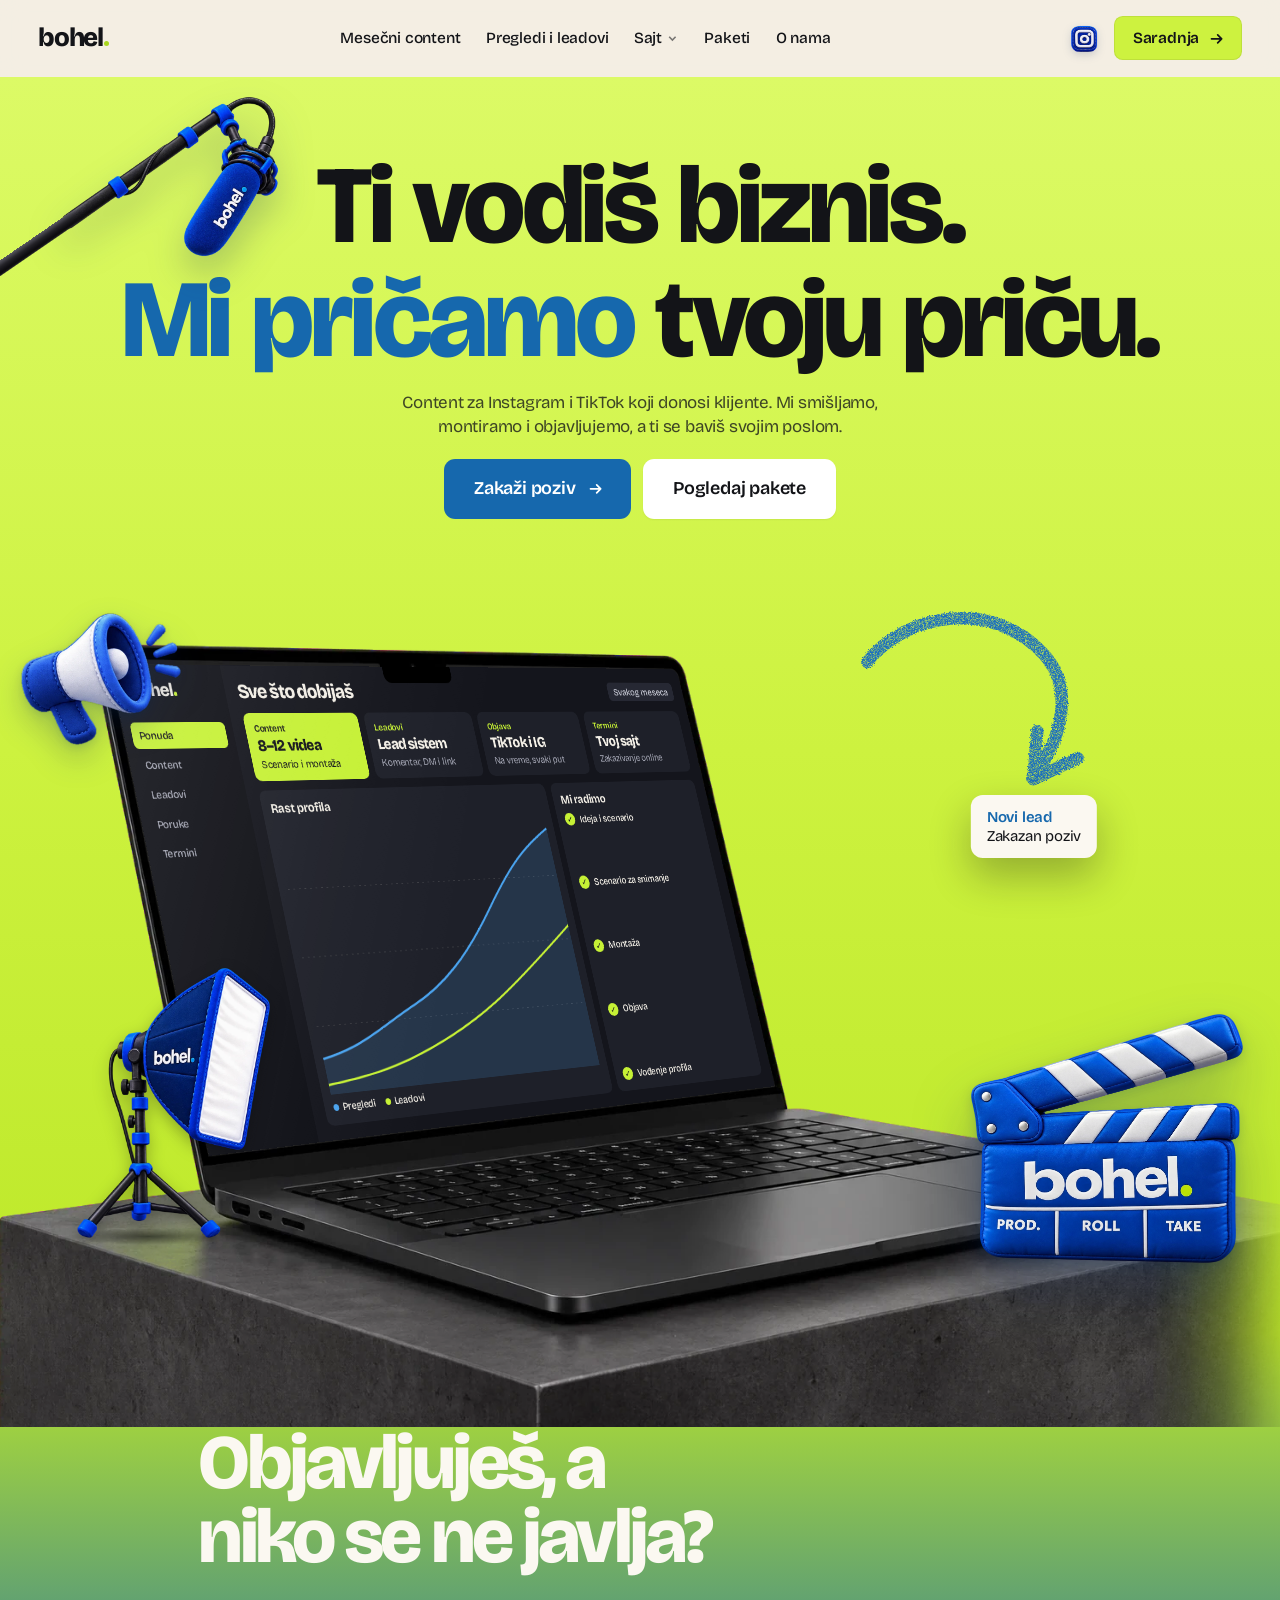
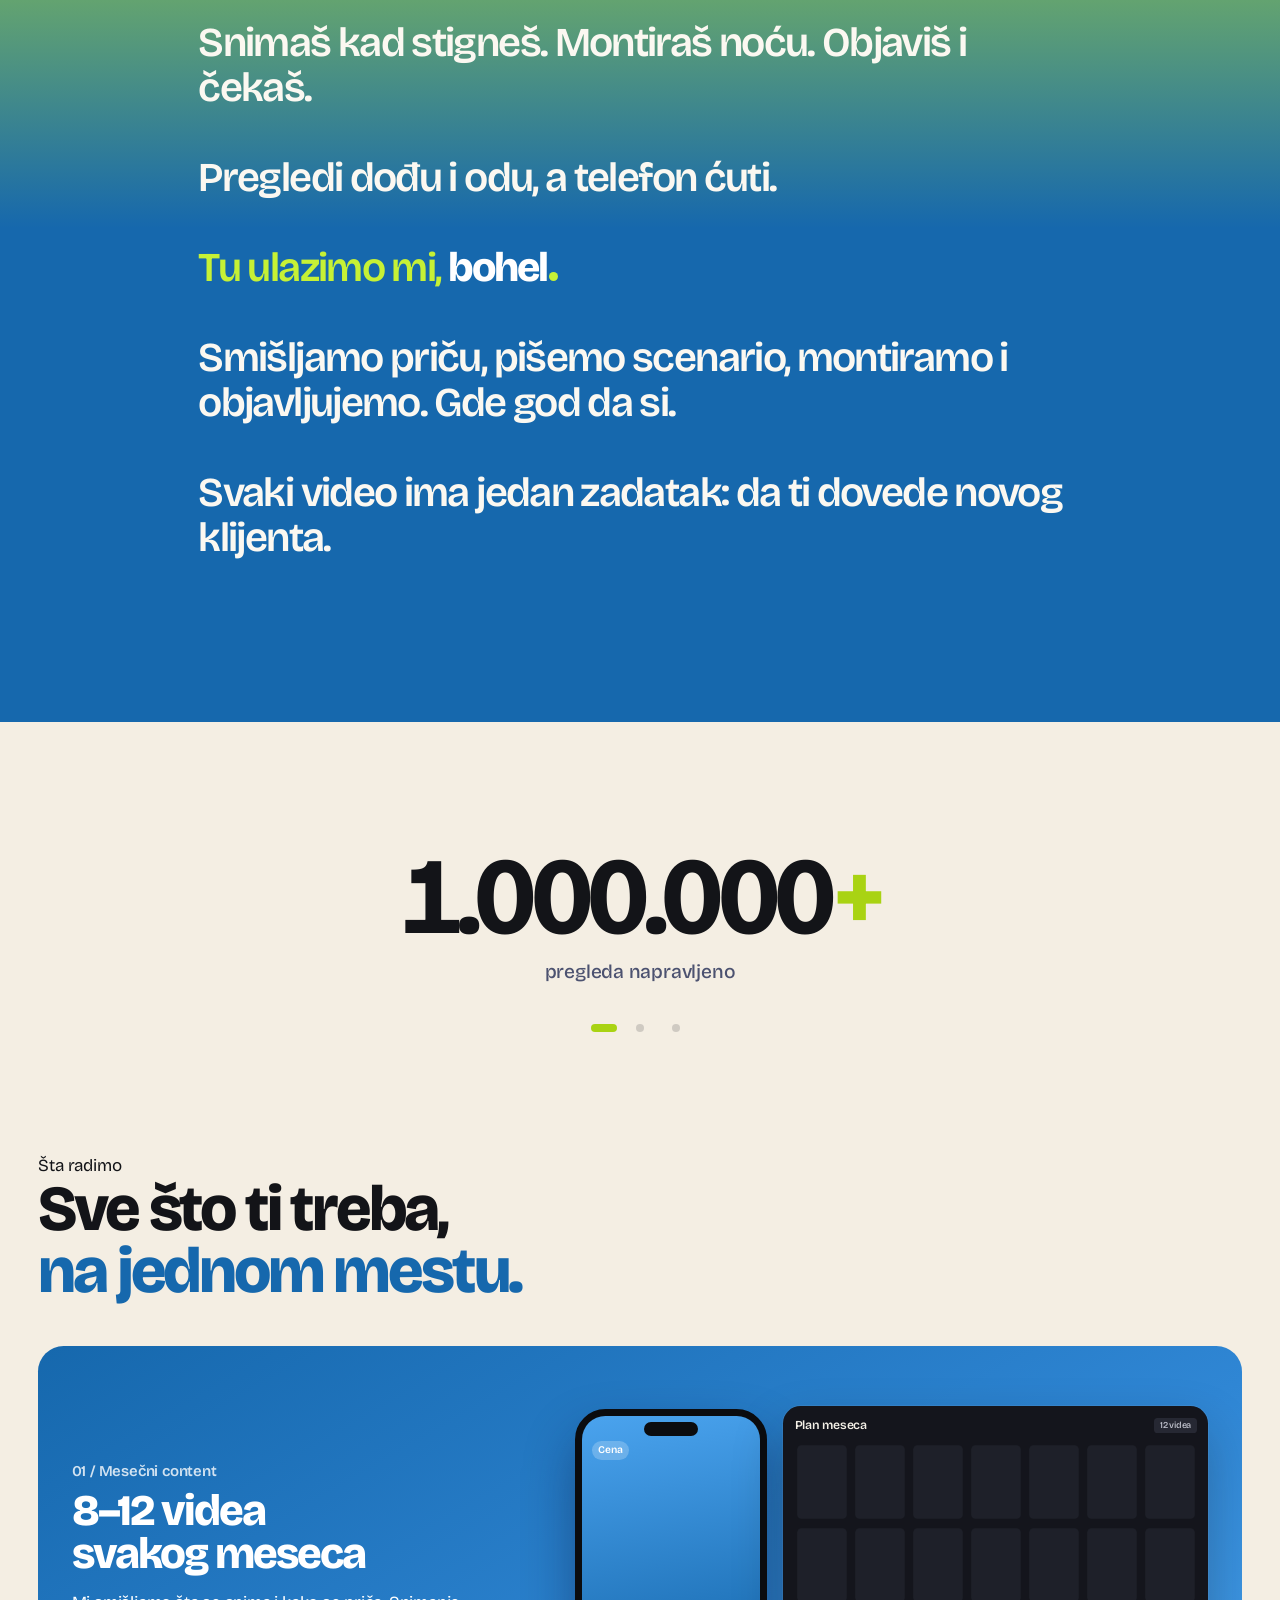
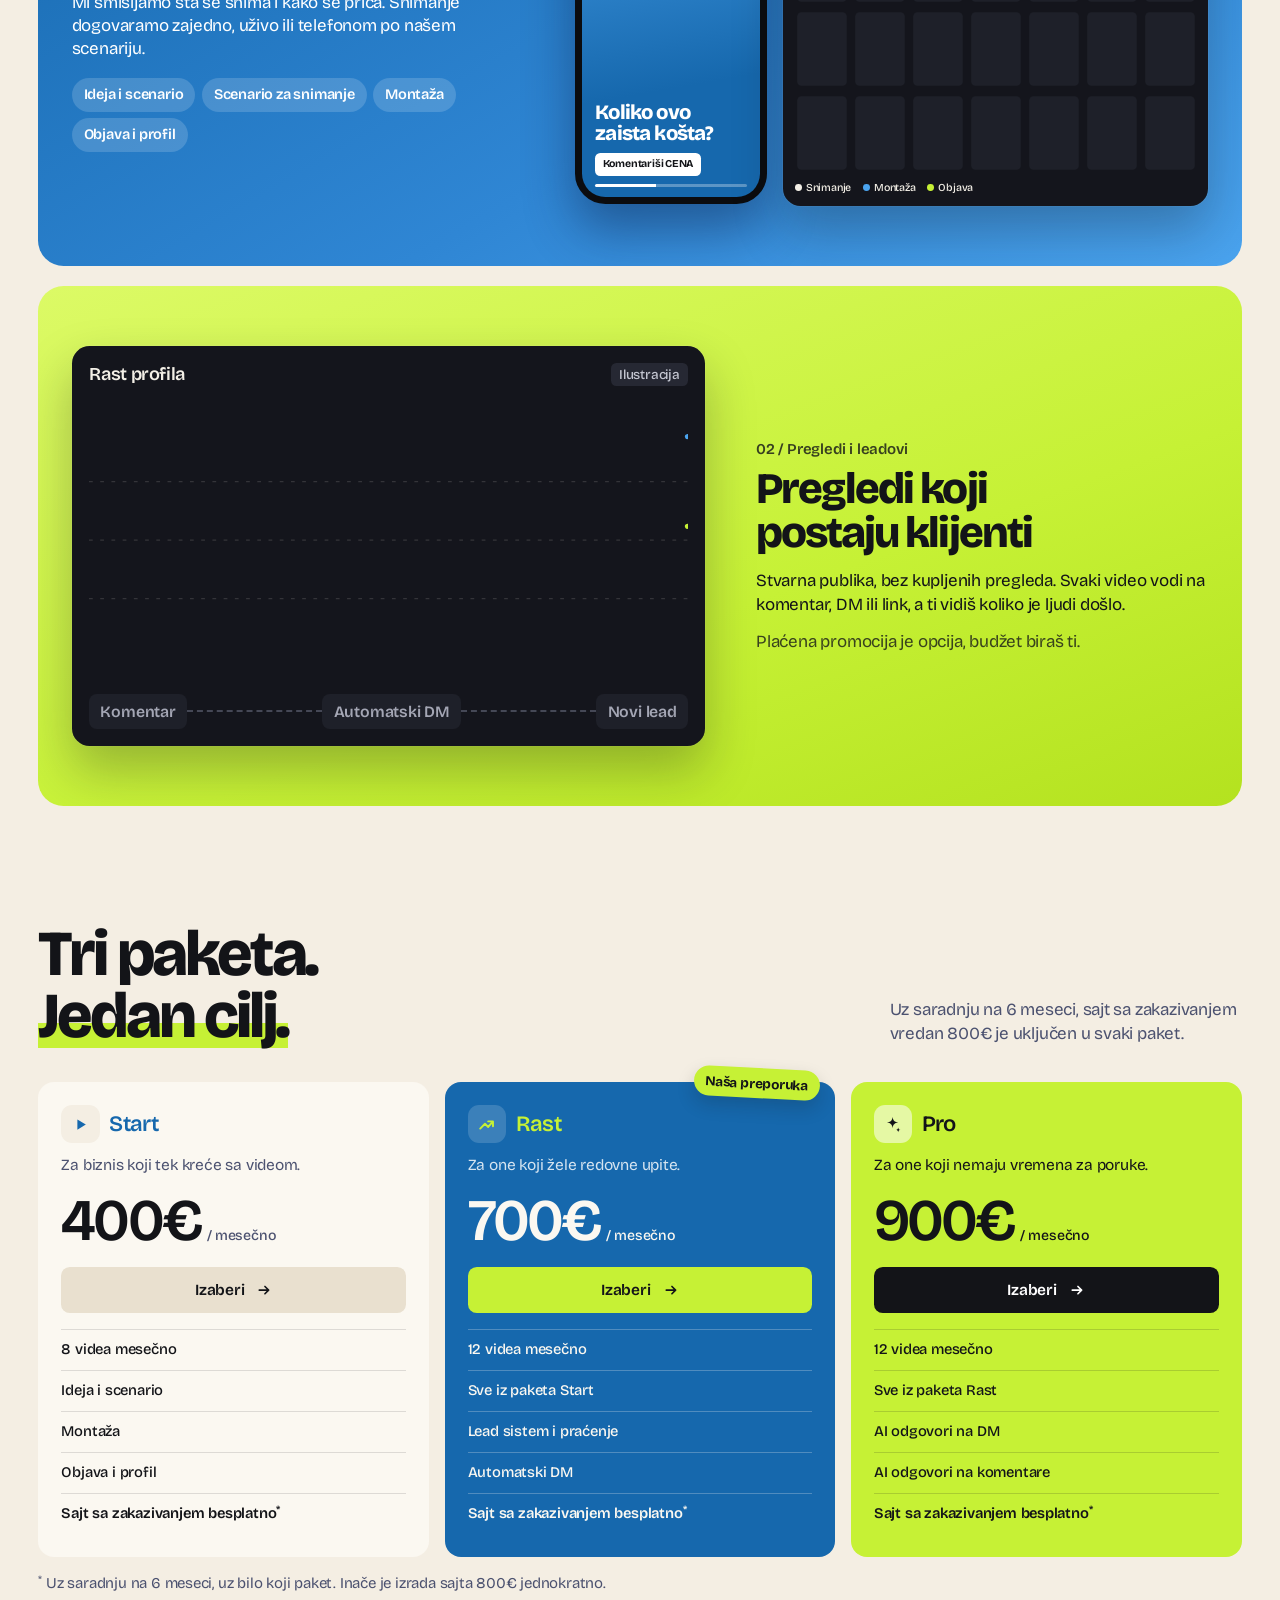
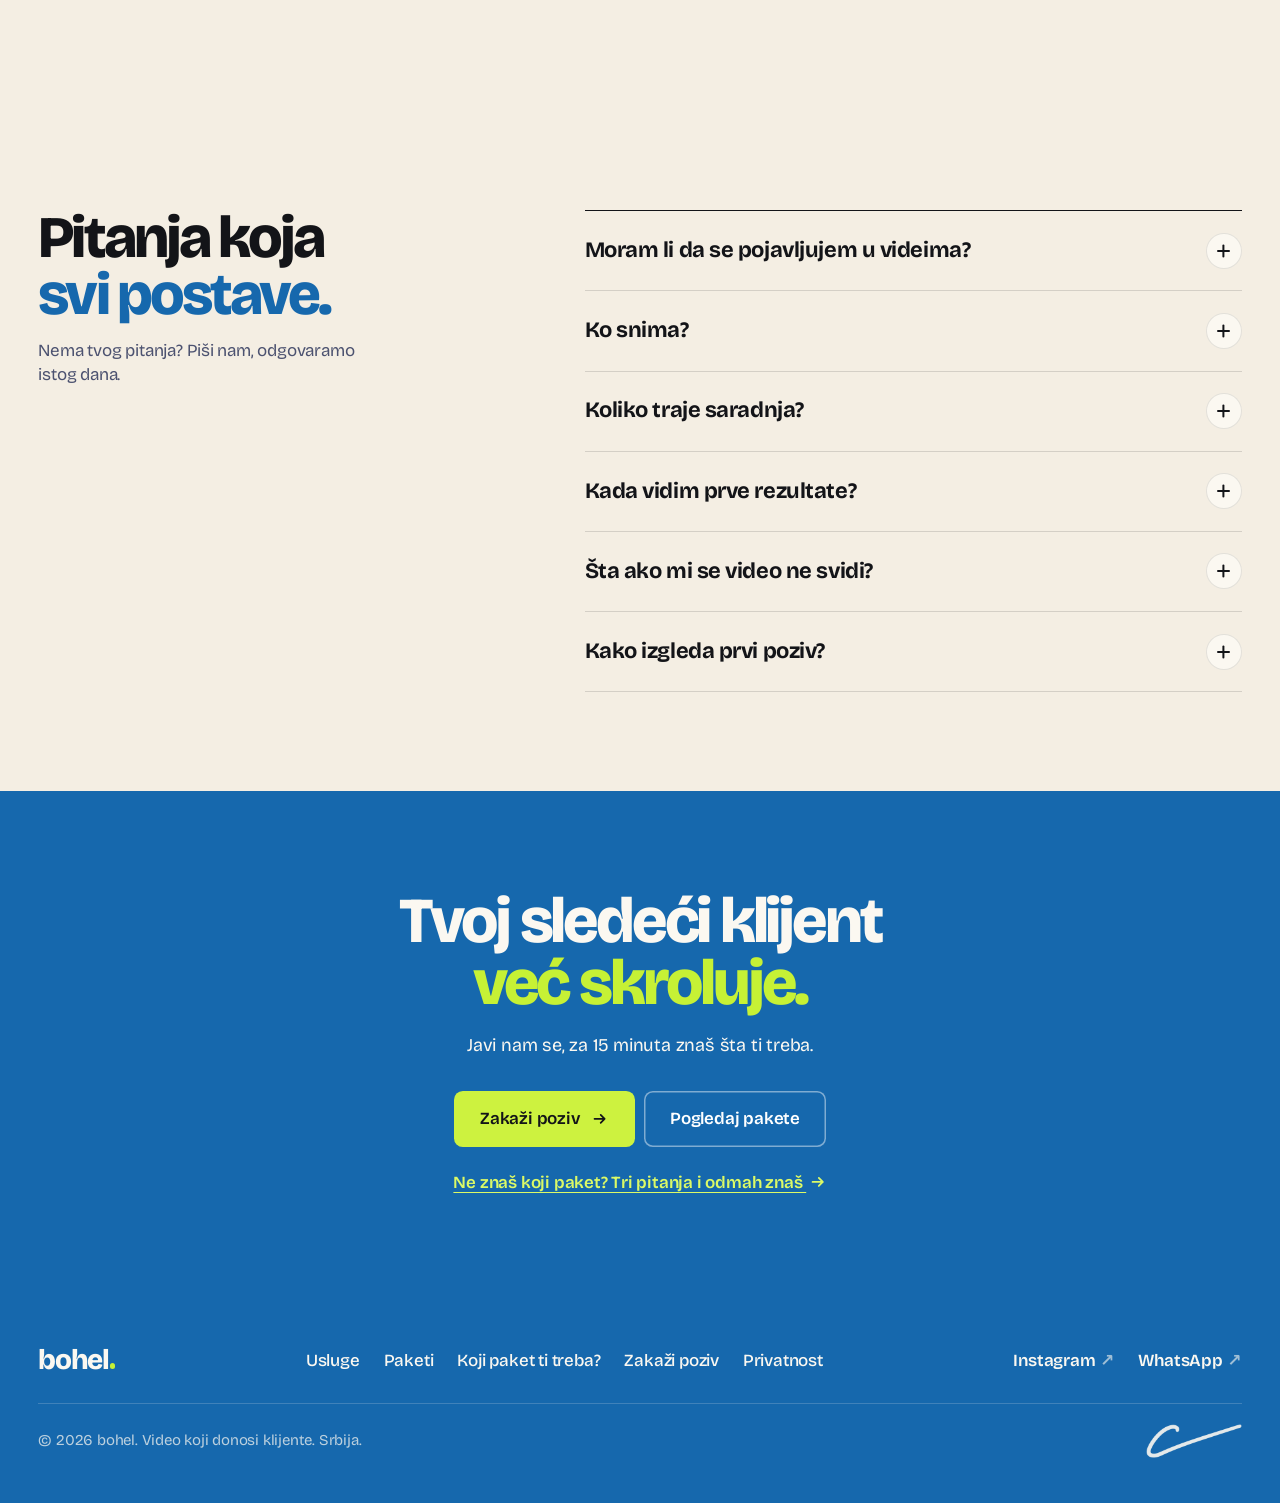
==== index.html @ 95255c13 "Add files via upload" ====
<!doctype html>
<html lang="sr-Latn">
<head>
  <meta charset="utf-8">
  <meta name="viewport" content="width=device-width, initial-scale=1">
  <title>bohel | Video koji donosi klijente</title>
  <meta name="description" content="Smišljamo priču, montiramo i objavljujemo 8–12 videa mesečno na TikToku i Instagramu, uz lead sistem i sajt sa zakazivanjem. Video koji donosi klijente.">
  <link rel="canonical" href="https://bohel.rs/">
  <meta property="og:type" content="website">
  <meta property="og:site_name" content="bohel">
  <meta property="og:locale" content="sr_RS">
  <meta property="og:url" content="https://bohel.rs/">
  <meta property="og:title" content="bohel | Video koji donosi klijente">
  <meta property="og:description" content="Smišljamo priču, montiramo i objavljujemo 8–12 videa mesečno na TikToku i Instagramu, uz lead sistem i sajt sa zakazivanjem. Video koji donosi klijente.">
  <meta property="og:image" content="https://bohel.rs/img/og.jpg">
  <meta property="og:image:width" content="1200">
  <meta property="og:image:height" content="630">
  <meta name="twitter:card" content="summary_large_image">
  <meta name="twitter:image" content="https://bohel.rs/img/og.jpg">
  <meta name="theme-color" content="#f4eee3">
  <link rel="icon" type="image/png" sizes="32x32" href="img/favicon-32.png">
  <link rel="icon" type="image/png" sizes="512x512" href="img/icon-512.png">
  <link rel="apple-touch-icon" href="img/apple-touch-icon.png">
  <link rel="preconnect" href="https://fonts.googleapis.com">
  <link rel="preconnect" href="https://fonts.gstatic.com" crossorigin>
  <link href="https://fonts.googleapis.com/css2?family=Bricolage+Grotesque:opsz,wdth,wght@12..96,75..100,300..800&family=JetBrains+Mono:wght@400;500&display=swap" rel="stylesheet">
  <link rel="stylesheet" href="styles.css?v=61">
  <link rel="stylesheet" href="scene.css?v=73">
</head>
<body>
  <a class="skip" href="#sadrzaj">Preskoči na sadržaj</a>

  <header class="nav">
    <a class="nav__logo" href="#top" aria-label="bohel, meni" aria-controls="mnav" aria-expanded="false">bohel<i></i><svg class="nav__chev" viewBox="0 0 16 16" aria-hidden="true"><path d="M4 6l4 4 4-4" fill="none" stroke="currentColor" stroke-width="2" stroke-linecap="round" stroke-linejoin="round"/></svg></a>
    <nav class="nav__links" aria-label="Glavna navigacija">
      <a href="#content">Mesečni content</a>
      <a href="#leadovi">Pregledi i leadovi</a>
      <button type="button" class="nav__site" id="siteBtn" aria-expanded="false" aria-controls="sitePanel">Sajt <svg viewBox="0 0 16 16" fill="none" stroke="currentColor" stroke-width="2" aria-hidden="true"><path d="M4 6l4 4 4-4"/></svg></button>
      <a href="#paketi">Paketi</a>
      <a href="#onama">O nama</a>
    </nav>
    <div class="nav__end">
      <a class="nav__ig" href="https://instagram.com/bohel.rs" target="_blank" rel="noopener" aria-label="bohel na Instagramu (@bohel.rs)" title="@bohel.rs"><img src="img/insta.webp?v=2" alt="" width="400" height="369" decoding="async"></a>
      <a class="btn btn--sm nav__cta btn--sweep" href="#zakazi" data-book><span class="btn__label">Saradnja</span><span class="btn__box"><svg class="arr" viewBox="0 0 20 20" aria-hidden="true"><path d="M4 10h11.5M11 5.5 15.5 10 11 14.5" fill="none" stroke="currentColor" stroke-width="2" stroke-linecap="round" stroke-linejoin="round"/></svg></span></a>
    </div>
    <div class="mnav" id="mnav" hidden>
      <nav class="mnav__in" aria-label="Meni">
        <a href="#top">Početak</a>
        <a href="#usluge" data-tab="0">Mesečni content</a>
        <a href="#usluge" data-tab="1">Pregledi i leadovi</a>
        <a href="#usluge" data-tab="2">Sajt sa zakazivanjem</a>
        <a href="#paketi">Paketi</a>
        <a href="#pitanja">Pitanja</a>
        <a href="#onama">O nama</a>
      </nav>
      <div class="mnav__foot">
        <a class="btn btn--sweep" href="#zakazi" data-book><span class="btn__label">Zakaži poziv</span><span class="btn__box"><svg class="arr" viewBox="0 0 20 20" aria-hidden="true"><path d="M4 10h11.5M11 5.5 15.5 10 11 14.5" fill="none" stroke="currentColor" stroke-width="2" stroke-linecap="round" stroke-linejoin="round"/></svg></span></a>
        <a class="mnav__ig" href="https://instagram.com/bohel.rs" target="_blank" rel="noopener">Instagram ↗</a>
      </div>
    </div>
    <div class="sitepanel" id="sitePanel" hidden>
      <div class="sitepanel__in">
        <article class="card card--site">
          <div class="card__text">
            <p class="card__tag">Sajt sa zakazivanjem</p>
            <h3>Sajt koji puni kalendar</h3>
            <p>Gledalac dođe sa videa, vidi ponudu i sam izabere termin. Bez dopisivanja.</p>
            <p class="card__small">Izrada sajta je 800€ jednokratno, a uz saradnju na 6 meseci je uključena u paket.</p>
          </div>
          <div class="card__viz" aria-hidden="true">
            <div class="viz" data-loop="8000">
              <div class="screen">
                <div class="bar"><b>Izaberi termin</b><span>Online</span></div>
                <div class="pick">
                  <div class="pick__days"><span><small>pon</small>12</span><span><small>uto</small>13</span><span data-at="1000"><small>sre</small>14</span><span><small>čet</small>15</span><span><small>pet</small>16</span></div>
                  <div class="pick__times"><span>10:00</span><span data-at="2400">11:00</span><span>12:00</span><span>14:00</span><span>15:00</span><span>16:00</span></div>
                  <div class="pick__go" data-at="3800" data-off="4100">Potvrdi termin</div>
                  <div class="toast" data-at="4300" data-off="7500"><i>✓</i>Termin je zakazan</div>
                </div>
              </div>
            </div>
          </div>
        </article>
        <div class="sitepanel__go">
          <a class="btn btn--sm nav__cta btn--sweep" href="#zakazi" data-book><span class="btn__label">Zakaži poziv</span><span class="btn__box"><svg class="arr" viewBox="0 0 20 20" aria-hidden="true"><path d="M4 10h11.5M11 5.5 15.5 10 11 14.5" fill="none" stroke="currentColor" stroke-width="2" stroke-linecap="round" stroke-linejoin="round"/></svg></span></a>
          <button type="button" class="sitepanel__close" id="siteClose">Zatvori</button>
        </div>
      </div>
    </div>
  </header>

  <main id="sadrzaj">
    <section class="show" id="top">
      <div class="show__intro" id="showIntro">
        <h1 class="hero__h1">Ti vodiš biznis.<br><em class="mic-anchor">Mi pričamo</em><br class="br-m"> tvoju priču.<span class="mic" aria-hidden="true"><i class="mic__pole"></i><img src="img/mic.webp?v=2" alt="" width="760" height="564" decoding="async"></span></h1>
        <p class="hero__sub">Content za Instagram i TikTok koji donosi klijente. Mi smišljamo, montiramo i objavljujemo, a ti se baviš svojim poslom.</p>
        <div class="hero__cta">
          <a class="btn btn--sweep" href="#zakazi" data-book><span class="btn__label">Zakaži poziv</span><span class="btn__box"><svg class="arr" viewBox="0 0 20 20" aria-hidden="true"><path d="M4 10h11.5M11 5.5 15.5 10 11 14.5" fill="none" stroke="currentColor" stroke-width="2" stroke-linecap="round" stroke-linejoin="round"/></svg></span></a>
          <a class="btn btn--ghost" href="#paketi">Pogledaj pakete</a>
        </div>
        <div class="chips-row"><a class="chip" href="#content"><span class="chip__txt">8–12 videa mesečno</span><svg class="chip__arr" viewBox="0 0 20 20" aria-hidden="true"><path d="M5 15 15 5M7.5 5H15v7.5" fill="none" stroke="currentColor" stroke-width="2" stroke-linecap="round" stroke-linejoin="round"/></svg></a><a class="chip" href="#usluge"><span class="chip__txt">TikTok i Instagram</span><svg class="chip__arr" viewBox="0 0 20 20" aria-hidden="true"><path d="M5 15 15 5M7.5 5H15v7.5" fill="none" stroke="currentColor" stroke-width="2" stroke-linecap="round" stroke-linejoin="round"/></svg></a><a class="chip" href="#leadovi"><span class="chip__txt">Lead sistem u svakom videu</span><svg class="chip__arr" viewBox="0 0 20 20" aria-hidden="true"><path d="M5 15 15 5M7.5 5H15v7.5" fill="none" stroke="currentColor" stroke-width="2" stroke-linecap="round" stroke-linejoin="round"/></svg></a></div>
      </div>

      <div class="show__pin" id="showPin" aria-hidden="true">
        <p class="show__word" id="showWord">bohel<i></i></p>
        <div class="stage" id="showRig">
          <div class="shot" id="shot">
            <img class="shot__img" src="img/laptop.webp?v=2" alt="" width="1536" height="1024" decoding="async" fetchpriority="high">
            <div class="shot__screen" id="shotScreen">
              <div class="monitor__screen">
                <div class="board">
                  <aside class="board__side">
                    <b class="board__logo">bohel<i></i></b>
                    <span class="on">Ponuda</span><span>Content</span><span>Leadovi</span><span>Poruke</span><span>Termini</span>
                  </aside>
                  <div class="board__main">
                    <div class="board__head"><b>Sve što dobijaš</b><span>Svakog meseca</span></div>
                    <div class="tiles">
                      <div class="tile tile--on"><i>Content</i><b>8–12 videa</b><span>Scenario i montaža</span></div>
                      <div class="tile"><i>Leadovi</i><b>Lead sistem</b><span>Komentar, DM i link</span></div>
                      <div class="tile"><i>Objava</i><b>TikTok i IG</b><span>Na vreme, svaki put</span></div>
                      <div class="tile"><i>Termini</i><b>Tvoj sajt</b><span>Zakazivanje online</span></div>
                    </div>
                    <div class="board__low">
                      <div class="panel-ui">
                        <b>Rast profila</b>
                        <svg class="growth" viewBox="0 0 480 170" preserveAspectRatio="none">
                          <path class="g1" d="M0 42H480M0 85H480M0 128H480"/>
                          <path class="g2" d="M0 148C70 143 110 131 170 120S280 92 340 62 430 22 480 10V170H0Z"/>
                          <path class="g3" d="M0 148C70 143 110 131 170 120S280 92 340 62 430 22 480 10"/>
                          <path class="g4" d="M0 164C90 161 150 154 220 142S340 118 480 76"/>
                        </svg>
                        <div class="legend"><span class="m">Pregledi</span><span class="o">Leadovi</span></div>
                      </div>
                      <div class="panel-ui">
                        <b>Mi radimo</b>
                        <ul class="ticks"><li>Ideja i scenario</li><li>Scenario za snimanje</li><li>Montaža</li><li>Objava</li><li>Vođenje profila</li></ul>
                      </div>
                    </div>
                  </div>
                </div>
              </div>
              <i class="shot__notch"></i>
            </div>
          </div>
          <div class="slate" id="slate">
            <div class="slate__fly">
              <img class="slate__img" src="img/clap.webp?v=1" alt="" width="1100" height="1009" decoding="async">
            </div>
          </div>
          <div class="fly fly--icons" id="flyIcons">
            <div class="icons__float"><img src="img/megaphone.webp?v=1" alt="" width="616" height="510" decoding="async"></div>
          </div>
          <svg class="lead-arrow" viewBox="0 0 260 220" aria-hidden="true"><defs><filter id="wax" x="-10%" y="-10%" width="120%" height="120%"><feTurbulence type="fractalNoise" baseFrequency="1.6" numOctaves="3" seed="7" result="n"/><feDisplacementMap in="SourceGraphic" in2="n" scale="4" result="d"/><feTurbulence type="fractalNoise" baseFrequency="2.6" numOctaves="1" seed="2" result="g"/><feColorMatrix in="g" type="matrix" values="0 0 0 0 0  0 0 0 0 0  0 0 0 0 0  0 0 0 -2.4 2" result="ga"/><feComposite in="d" in2="ga" operator="in"/></filter></defs><g filter="url(#wax)"><path class="la-line" pathLength="1" d="M18 74C58 22 150 8 202 66c30 34 22 84-12 128"/><path class="la-head" d="M191 196l4-50M191 196l46-22"/></g></svg>
          <div class="note note--c" data-speed="0"><b>Novi lead</b><span>Zakazan poziv</span></div>
          <div class="fly fly--light" id="flyLight">
            <div class="light is-on" id="light">
              <i class="light__glow"></i>
              <img class="light__img" src="img/light.webp?v=3" alt="" width="640" height="891" decoding="async">
              <i class="light__panel"></i>
            </div>
          </div>
        </div>
        <i class="dot-zoom" id="dotZoom" aria-hidden="true"></i>
        <div class="show__dim" id="showDim"></div>
      </div>

      <div class="show__gap" id="showGap"></div>

      <div class="show__story" id="onama">
        <h2>Objavljuješ, a niko se ne javlja?</h2>
        <p>Snimaš kad stigneš. Montiraš noću. Objaviš i čekaš.</p>
        <p>Pregledi dođu i odu, a telefon ćuti.</p>
        <p class="story-brand"><em>Tu ulazimo mi,</em> <span class="story-logo">bohel<i></i></span></p>
        <p>Smišljamo priču, pišemo scenario, montiramo i objavljujemo. Gde god da si.</p>
        <p>Svaki video ima jedan zadatak: da ti dovede novog klijenta.</p>
      </div>
    </section>

    <section class="solo" aria-label="Rezultati">
      <p class="sr-only">Rezultati sa projekata na kojima smo radili: preko 1.000.000 pregleda, preko 1.500 high i mid-ticket leadova i preko 500 novih kupaca i klijenata.</p>
      <div class="solo__stage" aria-hidden="true">
          <div class="solo__item is-on"><b>1.000.000<i>+</i></b><span>pregleda napravljeno</span></div>
          <div class="solo__item"><b>1.500<i>+</i></b><span>high i mid-ticket leadova</span></div>
          <div class="solo__item"><b>500<i>+</i></b><span>novih kupaca i klijenata</span></div>
      </div>
      <div class="solo__dots"><button type="button" class="is-on" aria-label="Pregledi"><i></i></button><button type="button" aria-label="Leadovi"><i></i></button><button type="button" aria-label="Kupci i klijenti"><i></i></button></div>
    </section>

    <section class="services" id="usluge" aria-labelledby="h-usluge">
      <div class="services__head">
        <p class="eyebrow">Šta radimo</p>
        <h2 id="h-usluge">Sve što ti treba, <em>na jednom mestu.</em></h2>
      </div>

      <div class="svc__tabs" role="tablist" aria-label="Šta radimo">
        <button type="button" role="tab" aria-selected="true" class="is-on">Content</button>
        <button type="button" role="tab" aria-selected="false">Leadovi</button>
        <button type="button" role="tab" aria-selected="false">Sajt</button>
      </div>
      <div class="bento">
        <article class="card card--content" id="content">
          <div class="card__text">
            <p class="card__tag">01 / Mesečni content</p>
            <h3>8–12 videa svakog meseca</h3>
            <p>Mi smišljamo šta se snima i kako se priča. Snimanje dogovaramo zajedno, uživo ili telefonom po našem scenariju.</p>
            <ul class="pills"><li>Ideja i scenario</li><li>Scenario za snimanje</li><li>Montaža</li><li>Objava i profil</li></ul>
          </div>
          <div class="card__viz card__viz--split" aria-hidden="true">
            <div class="phone-mock">
              <div class="feed">
                <div class="reel reel--a"><span class="reel__tag">Cena</span><b>Koliko ovo zaista košta?</b><span class="reel__cta">Komentariši CENA</span></div>
                <div class="reel reel--b"><span class="reel__tag">Iza kulisa</span><b>Jedan dan kod nas, bez filtera</b><span class="reel__cta">Pošalji DM</span></div>
                <div class="reel reel--c"><span class="reel__tag">Saveti</span><b>3 greške koje te koštaju klijenata</b><span class="reel__cta">Link u biou</span></div>
                <div class="reel reel--a"><span class="reel__tag">Cena</span><b>Koliko ovo zaista košta?</b><span class="reel__cta">Komentariši CENA</span></div>
              </div>
              <i class="phone-mock__notch"></i>
            </div>
            <div class="viz" data-loop="8000">
              <div class="screen">
                <div class="bar"><b>Plan meseca</b><span>12 videa</span></div>
                <div class="cal" id="cal"></div>
                <div class="legend"><span class="s">Snimanje</span><span class="m">Montaža</span><span class="o">Objava</span></div>
              </div>
            </div>
          </div>
        </article>

        <article class="card card--leads" id="leadovi">
          <div class="card__text">
            <p class="card__tag">02 / Pregledi i leadovi</p>
            <h3>Pregledi koji postaju klijenti</h3>
            <p>Stvarna publika, bez kupljenih pregleda. Svaki video vodi na komentar, DM ili link, a ti vidiš koliko je ljudi došlo.</p>
            <p class="card__small">Plaćena promocija je opcija, budžet biraš ti.</p>
          </div>
          <div class="card__viz" aria-hidden="true">
            <div class="viz" data-loop="9000">
              <div class="screen">
                <div class="bar"><b>Rast profila</b><span>Ilustracija</span></div>
                <svg class="chart" viewBox="0 0 480 190">
                  <path class="chart__grid" d="M0 48H480M0 95H480M0 142H480"/>
                  <path class="chart__area" data-at="1600" d="M0 165C70 160 110 146 170 134S280 102 340 70 430 26 480 12V190H0Z"/>
                  <path class="chart__views" pathLength="1" data-at="200" d="M0 165C70 160 110 146 170 134S280 102 340 70 430 26 480 12"/>
                  <path class="chart__leads" pathLength="1" data-at="900" d="M0 184C90 180 150 172 220 158S340 132 480 84"/>
                </svg>
                <div class="chain"><span data-at="3400">Komentar</span><i></i><span data-at="4400">Automatski DM</span><i></i><span data-at="5400">Novi lead</span></div>
              </div>
            </div>
          </div>
        </article>
          <article class="card card--site card--m">
            <div class="card__text">
              <p class="card__tag">Sajt sa zakazivanjem</p>
              <h3>Sajt koji puni kalendar</h3>
              <p>Gledalac dođe sa videa, vidi ponudu i sam izabere termin. Bez dopisivanja.</p>
              <p class="card__small">Izrada sajta je 800€ jednokratno, a uz saradnju na 6 meseci je uključena u paket.</p>
            </div>
            <div class="card__viz" aria-hidden="true">
              <div class="viz" data-loop="8000">
                <div class="screen">
                  <div class="bar"><b>Izaberi termin</b><span>Online</span></div>
                  <div class="pick">
                    <div class="pick__days"><span><small>pon</small>12</span><span><small>uto</small>13</span><span data-at="1000"><small>sre</small>14</span><span><small>čet</small>15</span><span><small>pet</small>16</span></div>
                    <div class="pick__times"><span>10:00</span><span data-at="2400">11:00</span><span>12:00</span><span>14:00</span><span>15:00</span><span>16:00</span></div>
                    <div class="pick__go" data-at="3800" data-off="4100">Potvrdi termin</div>
                    <div class="toast" data-at="4300" data-off="7500"><i>✓</i>Termin je zakazan</div>
                  </div>
                </div>
              </div>
            </div>
          </article>
      </div>
    </section>

    <section class="packs" id="paketi" aria-labelledby="h-packs">
      <div class="packs__head">
        <h2 id="h-packs">Tri paketa.<br><em>Jedan cilj.</em></h2>
        <p>Uz saradnju na 6 meseci, sajt sa zakazivanjem vredan 800€ je uključen u svaki paket.</p>
      </div>
      <div class="packs__tabs" role="tablist" aria-label="Izaberi paket">
        <button type="button" role="tab" aria-selected="false">Start</button>
        <button type="button" role="tab" aria-selected="true" class="is-on">Rast</button>
        <button type="button" role="tab" aria-selected="false">Pro</button>
      </div>
      <div class="packs__grid">
        <article class="pack">
          <div class="pack__top"><span class="pack__icon"><svg viewBox="0 0 24 24" fill="currentColor"><path d="M8 5.5v13l10.5-6.5z"/></svg></span><h3>Start</h3></div><p class="pack__for">Za biznis koji tek kreće sa videom.</p>
          <p class="pack__price">400€<small>/ mesečno</small></p>
          <a class="btn btn--soft btn--wide" href="#zakazi" data-book data-package="Start">Izaberi <svg class="arr" viewBox="0 0 20 20" aria-hidden="true"><path d="M4 10h11.5M11 5.5 15.5 10 11 14.5" fill="none" stroke="currentColor" stroke-width="2" stroke-linecap="round" stroke-linejoin="round"/></svg></a>
          <ul>
            <li>8 videa mesečno</li>
            <li>Ideja i scenario</li>
            <li>Montaža</li>
            <li>Objava i profil</li>
            <li class="pack__site">Sajt sa zakazivanjem besplatno<sup>*</sup></li>
          </ul>
        </article>
        <article class="pack pack--main">
          <div class="pack__top"><span class="pack__icon"><svg viewBox="0 0 24 24" fill="none" stroke="currentColor" stroke-width="2.4" stroke-linecap="round" stroke-linejoin="round"><path d="M4 17l6-6 4 4 6-7M14 8h6v6"/></svg></span><h3>Rast</h3><span class="pack__badge">Naša preporuka</span></div><p class="pack__for">Za one koji žele redovne upite.</p>
          <p class="pack__price">700€<small>/ mesečno</small></p>
          <a class="btn btn--wide" href="#zakazi" data-book data-package="Rast">Izaberi <svg class="arr" viewBox="0 0 20 20" aria-hidden="true"><path d="M4 10h11.5M11 5.5 15.5 10 11 14.5" fill="none" stroke="currentColor" stroke-width="2" stroke-linecap="round" stroke-linejoin="round"/></svg></a>
          <ul>
            <li>12 videa mesečno</li>
            <li>Sve iz paketa Start</li>
            <li>Lead sistem i praćenje</li>
            <li>Automatski DM</li>
            <li class="pack__site">Sajt sa zakazivanjem besplatno<sup>*</sup></li>
          </ul>
        </article>
        <article class="pack pack--lime">
          <div class="pack__top"><span class="pack__icon"><svg viewBox="0 0 24 24" fill="currentColor"><path d="M12 2.5c.7 4.6 2.4 6.3 7 7-4.6.7-6.3 2.4-7 7-.7-4.6-2.4-6.3-7-7 4.6-.7 6.3-2.4 7-7zM19 15.5c.3 2 1 2.7 3 3-2 .3-2.7 1-3 3-.3-2-1-2.7-3-3 2-.3 2.7-1 3-3z"/></svg></span><h3>Pro</h3></div><p class="pack__for">Za one koji nemaju vremena za poruke.</p>
          <p class="pack__price">900€<small>/ mesečno</small></p>
          <a class="btn btn--soft btn--wide" href="#zakazi" data-book data-package="Pro">Izaberi <svg class="arr" viewBox="0 0 20 20" aria-hidden="true"><path d="M4 10h11.5M11 5.5 15.5 10 11 14.5" fill="none" stroke="currentColor" stroke-width="2" stroke-linecap="round" stroke-linejoin="round"/></svg></a>
          <ul>
            <li>12 videa mesečno</li>
            <li>Sve iz paketa Rast</li>
            <li>AI odgovori na DM</li>
            <li>AI odgovori na komentare</li>
            <li class="pack__site">Sajt sa zakazivanjem besplatno<sup>*</sup></li>
          </ul>
        </article>
      </div>
      <p class="packs__note"><sup>*</sup> Uz saradnju na 6 meseci, uz bilo koji paket. Inače je izrada sajta 800€ jednokratno.</p>
    </section>

    <section class="faq" id="pitanja" aria-labelledby="h-faq">
      <div class="faq__head">
        <h2 id="h-faq">Pitanja koja <em>svi postave.</em></h2>
        <p>Nema tvog pitanja? Piši nam, odgovaramo istog dana.</p>
      </div>
      <div class="faq__list">
        <details class="faq__item">
          <summary>Moram li da se pojavljujem u videima?<span class="faq__plus" aria-hidden="true"></span></summary>
          <p>Ne moraš. Dosta videa radi i bez lica: proces rada, ruke, proizvod, prostor, rezultati. Ako želiš da budeš u kadru, scenario pišemo tako da zvučiš kao ti, bez glume.</p>
        </details>
        <details class="faq__item">
          <summary>Ko snima?<span class="faq__plus" aria-hidden="true"></span></summary>
          <p>Snimci dolaze od tebe, telefon je sasvim dovoljan. Mi pišemo scenario, kažemo ti tačno šta da snimiš i kako, a onda sve montiramo i objavljujemo.</p>
        </details>
        <details class="faq__item">
          <summary>Koliko traje saradnja?<span class="faq__plus" aria-hidden="true"></span></summary>
          <p>Radimo mesečno. Uz saradnju na 6 meseci dobijaš i sajt sa zakazivanjem besplatno, uz bilo koji paket.</p>
        </details>
        <details class="faq__item">
          <summary>Kada vidim prve rezultate?<span class="faq__plus" aria-hidden="true"></span></summary>
          <p>Prvi videi izlaze u prvim nedeljama. Ozbiljniji rast obično dolazi posle dva do tri meseca redovnog objavljivanja, zato i radimo po planu, a ne na sreću.</p>
        </details>
        <details class="faq__item">
          <summary>Šta ako mi se video ne svidi?<span class="faq__plus" aria-hidden="true"></span></summary>
          <p>Svaki video vidiš pre objave. Ako nešto ne valja, menjamo, ništa ne izlazi bez tvog „može“.</p>
        </details>
        <details class="faq__item">
          <summary>Kako izgleda prvi poziv?<span class="faq__plus" aria-hidden="true"></span></summary>
          <p>15 minuta, bez obaveze. Pričamo o tvom biznisu, kome prodaješ i šta ti treba, pa ti kažemo koji paket ima smisla, ili da ti trenutno ne treba nijedan.</p>
        </details>
      </div>
    </section>

    <section class="end" id="zakazi" aria-labelledby="h-cta">
      <div class="end__copy">
        <h2 id="h-cta">Tvoj sledeći klijent <em>već skroluje.</em></h2>
        <p>Javi nam se, za 15 minuta znaš šta ti treba.</p>
        <div class="end__cta">
          <a class="btn btn--lime btn--sweep" href="#zakazi" data-book><span class="btn__label">Zakaži poziv</span><span class="btn__box"><svg class="arr" viewBox="0 0 20 20" aria-hidden="true"><path d="M4 10h11.5M11 5.5 15.5 10 11 14.5" fill="none" stroke="currentColor" stroke-width="2" stroke-linecap="round" stroke-linejoin="round"/></svg></span></a>
          <a class="btn btn--line" href="#paketi">Pogledaj pakete</a>
        </div>
        <a class="end__quiz" href="paket.html">Ne znaš koji paket? Tri pitanja i odmah znaš <svg class="arr" viewBox="0 0 20 20" aria-hidden="true"><path d="M4 10h11.5M11 5.5 15.5 10 11 14.5" fill="none" stroke="currentColor" stroke-width="2" stroke-linecap="round" stroke-linejoin="round"/></svg></a>
      </div>
    </section>
  </main>

  <footer class="foot">
    <div class="foot__in">
      <a class="foot__logo" href="#top">bohel<i></i></a>
      <nav class="foot__links" aria-label="Linkovi u dnu">
        <a href="#usluge">Usluge</a><a href="#paketi">Paketi</a><a href="paket.html">Koji paket ti treba?</a><a href="#zakazi" data-book>Zakaži poziv</a><a href="privatnost.html">Privatnost</a>
      </nav>
      <div class="foot__social">
        <a href="https://instagram.com/bohel.rs" target="_blank" rel="noopener">Instagram <span aria-hidden="true">↗</span></a>
        <a href="https://wa.me/381603031137" data-wa>WhatsApp <span aria-hidden="true">↗</span></a>
      </div>
      <div class="foot__bottom"><p class="foot__copy">© <span id="year">2026</span> bohel. Video koji donosi klijente. Srbija.</p><span class="foot__sig" role="img" aria-label="bohel znak"></span></div>
    </div>
  </footer>

  <dialog class="book" id="book" aria-labelledby="book-title">
    <form class="book__form" name="poziv" method="POST" action="https://formsubmit.co/strahinjavidosavljevic2006@gmail.com">
      <input type="hidden" name="_subject" value="Novi zahtev za poziv sa bohel.rs">
      <input type="hidden" name="_template" value="table">
      <input type="hidden" name="_captcha" value="false">
      <p class="book__hp"><label>Ne popunjavaj ovo polje: <input name="_honey" tabindex="-1" autocomplete="off"></label></p>
      <button type="button" class="book__x" data-close aria-label="Zatvori"><svg viewBox="0 0 20 20" aria-hidden="true"><path d="M5 5l10 10M15 5 5 15" fill="none" stroke="currentColor" stroke-width="2" stroke-linecap="round"/></svg></button>
      <p class="book__kicker">Besplatno · 15 minuta · Google Meet</p>
      <h2 id="book-title">Zakaži poziv</h2>
      <p class="book__lead">Ostavi ime i email, a mi ti šaljemo termin i link za poziv.</p>
      <label class="field"><span>Ime</span><input name="ime" required autocomplete="name" placeholder="Kako da ti se obratimo?"></label>
      <label class="field"><span>Email</span><input name="email" type="email" required autocomplete="email" inputmode="email" placeholder="ime@primer.rs"></label>
      <label class="field"><span>Čime se baviš?</span><input name="biznis" autocomplete="organization" placeholder="npr. frizerski salon, ordinacija, teretana"></label>
      <fieldset class="field seg">
        <legend>Kada ti najviše odgovara?</legend>
        <div class="seg__row">
          <label><input type="radio" name="termin" value="Pre podne"><span>Pre podne</span></label>
          <label><input type="radio" name="termin" value="Posle podne"><span>Posle podne</span></label>
          <label><input type="radio" name="termin" value="Svejedno" checked><span>Svejedno</span></label>
        </div>
      </fieldset>
      <label class="field"><span>Paket</span>
        <select name="paket">
          <option value="Još ne znam">Još ne znam</option>
          <option value="Start">Start, 400€</option>
          <option value="Rast">Rast, 700€</option>
          <option value="Pro">Pro, 900€</option>
        </select>
      </label>
      <p class="book__err" role="alert" hidden>Nešto nije prošlo. Pokušaj ponovo ili nam piši na WhatsApp.</p>
      <button type="submit" class="btn book__send">Pošalji zahtev</button>
      <p class="book__alt">Radije pišeš? <a href="https://wa.me/381603031137" data-wa>Javi nam se na WhatsApp</a></p>
    </form>
    <div class="book__done" hidden>
      <button type="button" class="book__x" data-close aria-label="Zatvori"><svg viewBox="0 0 20 20" aria-hidden="true"><path d="M5 5l10 10M15 5 5 15" fill="none" stroke="currentColor" stroke-width="2" stroke-linecap="round"/></svg></button>
      <span class="book__ok" aria-hidden="true"><svg viewBox="0 0 24 24"><path d="M5 12.5l4.5 4.5L19 7.5" fill="none" stroke="currentColor" stroke-width="2.6" stroke-linecap="round" stroke-linejoin="round"/></svg></span>
      <h2>Stiglo je.</h2>
      <p>Javljamo ti se na email sa terminom i linkom za Google Meet poziv.</p>
      <button type="button" class="btn book__send" data-close>Važi</button>
    </div>
  </dialog>

  <script src="main.js?v=49"></script>
</body>
</html>
---- styles.css ----
:root {
  --bg: #f4eee3;
  --panel: #e9e0cf;
  --card: #fbf8f1;
  --ink: #131418;
  --mute: #4c5270;
  --line: rgba(19, 20, 24, .13);
  --blue: #1668ad;
  --lime: #c6f135;
  --lime-soft: #e4fb7d;
  --orange: #c6f135;
  --orange-text: #1668ad;
  --gutter: clamp(1rem, 3vw, 2.75rem);
  --font: "Bricolage Grotesque", "Arial Narrow", system-ui, sans-serif;
  --mono: "JetBrains Mono", ui-monospace, Menlo, monospace;
  color-scheme: light;
}

*, *::before, *::after { box-sizing: border-box; }
html { -webkit-text-size-adjust: 100%; scroll-padding-top: 5.5rem; }
@media (prefers-reduced-motion: no-preference) { html { scroll-behavior: smooth; } }
body { margin: 0; background: var(--bg); color: var(--ink); font-family: var(--font); font-size: 1.0625rem; line-height: 1.42; letter-spacing: -.012em; overflow-x: clip; -webkit-font-smoothing: antialiased; }
h1, h2, h3, p, ul, ol, fieldset { margin: 0; padding: 0; border: 0; }
ul, ol { list-style: none; }
img { display: block; max-width: 100%; }
a { color: inherit; text-decoration: none; }
button, input { font: inherit; color: inherit; letter-spacing: inherit; }
button { cursor: pointer; background: none; border: 0; }
em { font-style: normal; color: var(--orange-text); }
:focus-visible { outline: 2px solid var(--blue); outline-offset: 3px; }
h1, h2 { font-weight: 800; text-wrap: balance; letter-spacing: -.05em; line-height: .96; }
h2 { font-size: clamp(2.25rem, 5vw, 4.75rem); }

.sr, .switch input, .slot input { position: absolute; width: 1px; height: 1px; margin: -1px; padding: 0; overflow: hidden; clip: rect(0 0 0 0); white-space: nowrap; border: 0; }
.slot, .switch label { position: relative; }
.skip { position: fixed; left: var(--gutter); top: -4rem; z-index: 100; background: var(--ink); color: var(--card); padding: .75rem 1rem; border-radius: .5rem; }
.skip:focus { top: .75rem; }

/* Buttons */
.btn { display: inline-flex; align-items: center; justify-content: center; gap: .6rem; min-height: 50px; padding: .7rem 1.4rem; border-radius: .55rem; background: var(--blue); color: #fff; font-size: .9688rem; font-weight: 600; transition: background .2s, color .2s; }
.btn span { transition: transform .25s; }
.btn:hover { background: #125a96; }
.btn:hover span { transform: translateX(.2rem); }
.btn--sm { min-height: 44px; padding: .5rem 1.1rem; }
.btn--ghost { background: var(--panel); color: var(--ink); }
.btn--ghost:hover { background: #ddd2bd; }
.btn--soft { background: var(--panel); color: var(--ink); }
.btn--soft:hover { background: var(--blue); color: #fff; }
.btn--orange { background: var(--orange-text); }
.btn--orange:hover { background: #0f4f86; }
.btn--wide { width: 100%; }

/* Nav */
.nav { position: sticky; top: 0; z-index: 40; display: grid; grid-template-columns: 1fr auto 1fr; align-items: center; gap: 1rem; padding: .7rem var(--gutter); background: rgba(244, 238, 227, .92); -webkit-backdrop-filter: blur(12px); backdrop-filter: blur(12px); }
.nav__logo { justify-self: start; display: inline-flex; align-items: baseline; padding-top: .45rem; min-height: 44px; font-size: 1.625rem; font-weight: 800; letter-spacing: -.05em; }
.nav__logo i, .show__word i { display: inline-block; width: .2em; height: .2em; margin-left: .05em; border-radius: 50%; background: var(--blue); }
.show__word i { background: var(--ink); }
.nav__links { display: flex; gap: .25rem; font-size: .9688rem; font-weight: 500; }
.nav__links a { display: inline-flex; align-items: center; min-height: 44px; padding: 0 .9rem; border-radius: .5rem; transition: background .2s; }
.nav__links a:hover { background: var(--panel); }
.nav .btn { justify-self: end; }

/* Hero */
h1 { font-size: clamp(2.5rem, 6.8vw, 6.25rem); }
.hero__sub { max-width: 34rem; margin: 1.25rem auto 0; color: var(--ink); }
.hero__cta { display: flex; justify-content: center; flex-wrap: wrap; gap: .5rem; margin-top: 1.5rem; }

/* Monitor koji ostaje na ekranu dok se skroluje */
.show { position: relative; }
.show__intro { position: relative; z-index: 2; padding: clamp(2.5rem, 7vh, 4.5rem) var(--gutter) clamp(1rem, 3vh, 2rem); text-align: center; }
.show__pin { position: sticky; top: 0; z-index: 1; height: 100vh; height: 100svh; overflow: hidden; perspective: 1800px; }
.show__word { position: absolute; left: 0; right: 0; top: clamp(4.5rem, 10vh, 6.5rem); display: flex; justify-content: center; align-items: baseline; color: var(--card); font-size: min(31vw, 52vh); font-weight: 800; line-height: .8; letter-spacing: -.06em; white-space: nowrap; will-change: transform; }
.show__rig { position: absolute; left: 50%; bottom: clamp(.5rem, 3vh, 2rem); width: min(86vw, calc((100vh - 9rem) * 1.38)); margin-left: calc(min(86vw, calc((100vh - 9rem) * 1.38)) / -2); transform-origin: 50% 80%; will-change: transform; }
.note { position: absolute; display: grid; gap: .1rem; padding: .8rem 1rem; border-radius: .75rem; background: var(--card); box-shadow: 0 18px 40px rgba(19, 20, 24, .3); font-size: .9375rem; line-height: 1.2; will-change: transform; }
.note b { color: var(--orange-text); font-weight: 600; }
.note--a { left: 3vw; top: 46%; }
.note--c { right: 5vw; top: 70%; }
.show__dim { position: absolute; inset: 0; background: #1668ad; opacity: 0; pointer-events: none; }
.show__gap { height: 48vh; }
.show__story { position: relative; z-index: 2; display: grid; gap: clamp(1.75rem, 5vh, 3rem); max-width: 60rem; margin: 0 auto; padding: 8vh var(--gutter) 18vh; color: var(--card); }
.show__story h2 { font-size: clamp(2.5rem, 6vw, 5.5rem); }
.show__story p { font-size: clamp(1.625rem, 3.2vw, 3rem); font-weight: 600; line-height: 1.1; letter-spacing: -.04em; }
.show__story em { color: var(--lime); }
.band { padding: clamp(2rem, 5vh, 3.5rem) var(--gutter); }

/* Monitor */
.monitor__screen { container-type: inline-size; position: relative; overflow: hidden; aspect-ratio: 16 / 10; border: clamp(6px, .9vw, 12px) solid #0b0c11; border-radius: clamp(.6rem, 1.2vw, 1rem); background: #14151c; color: #f3efe6; text-align: left; box-shadow: 0 0 0 1px #34363f, 0 36px 64px rgba(19, 20, 24, .42); }
.monitor__neck { width: 15%; height: clamp(18px, 3.4vw, 50px); margin: 0 auto; background: linear-gradient(90deg, #8c8e95, #dcdde0 50%, #85878e); }
.monitor__base { width: 34%; height: clamp(6px, .8vw, 11px); margin: 0 auto; border-radius: 6px 6px 2px 2px; background: linear-gradient(180deg, #ebecee, #a5a7ad); box-shadow: 0 14px 22px rgba(19, 20, 24, .32); }
.screen { display: flex; flex-direction: column; gap: .8em; height: 100%; padding: 1.1em; font-size: clamp(7px, 2.5cqw, 16px); line-height: 1.2; }
.bar { display: flex; flex: none; justify-content: space-between; align-items: center; }
.bar b { font-size: 1.15em; font-weight: 600; letter-spacing: -.02em; }
.bar span { padding: .25em .6em; border-radius: .4em; background: #262833; color: #c3c5d0; font-size: .85em; font-weight: 500; }
.seq { opacity: 0; transform: translateY(.6em) scale(.97); transition: opacity .35s, transform .45s cubic-bezier(.2, .9, .3, 1.2); }
.seq.lit { opacity: 1; transform: none; }

.facts { display: grid; grid-template-columns: repeat(4, minmax(0, 1fr)); gap: 1rem; padding: clamp(1.5rem, 4vh, 2.5rem) 0; text-align: left; color: var(--ink); }
.facts li { display: flex; flex-direction: column; }
.facts b { font-size: clamp(2rem, 3.6vw, 3.25rem); font-weight: 600; line-height: 1; letter-spacing: -.05em; }
.facts span { margin-top: .3rem; font-size: .9688rem; font-weight: 500; }


/* Story */
.story { display: grid; gap: clamp(1rem, 2vw, 1.5rem); padding: 0 var(--gutter); }
.row { display: grid; grid-template-columns: minmax(0, 5fr) minmax(0, 7fr); gap: clamp(1.5rem, 4vw, 4rem); }
.row__text { position: sticky; top: 7rem; align-self: start; display: grid; grid-template-columns: clamp(3rem, 6vw, 5.5rem) minmax(0, 1fr); padding: clamp(1.5rem, 5vh, 3.5rem) 0; }
.row__no { font-size: clamp(1.5rem, 2.4vw, 2.25rem); font-weight: 600; letter-spacing: -.04em; line-height: 1.1; }
.row__kicker { color: var(--orange-text); font-size: clamp(1.5rem, 2.4vw, 2.25rem); font-weight: 800; letter-spacing: -.04em; line-height: 1.1; }
.row h2 { margin-top: .2rem; font-size: clamp(1.5rem, 2.4vw, 2.25rem); letter-spacing: -.04em; line-height: 1.08; }
.row__text p:not(.row__kicker):not(.price__value) { margin-top: .9rem; color: var(--mute); max-width: 27rem; }
.row__text .btn { margin-top: 1.25rem; }
.scene { display: grid; place-items: center; min-height: clamp(440px, 72vh, 640px); padding: clamp(1rem, 3vw, 2.5rem); border-radius: 1.25rem; background: radial-gradient(120% 90% at 85% 0%, #eefcae 0, rgba(238, 252, 174, 0) 60%), linear-gradient(155deg, #b4e21f 0, #cdf23f 58%, #e4fb7d 100%); }
.scene .monitor { width: min(100%, 640px); transform: rotateX(4deg) rotateY(-7deg); }
.scene { perspective: 1500px; }

/* Plan meseca */
.cal { flex: 1; min-height: 0; display: grid; grid-template-columns: repeat(7, 1fr); grid-auto-rows: 1fr; gap: .4em; }
.cal i { border-radius: .45em; background: #1e2029; transform: scale(.92); transition: background .3s, transform .4s cubic-bezier(.2, .9, .3, 1.6); }
.cal i.lit { transform: none; }
.cal i.s.lit, .legend .s::before { background: #f3efe6; }
.cal i.m.lit, .legend .m::before { background: #4aa3ee; }
.cal i.o.lit, .legend .o::before { background: var(--lime); }
.legend { display: flex; flex: none; gap: 1.1em; font-weight: 500; }
.legend span { display: inline-flex; align-items: center; gap: .4em; }
.legend span::before { content: ""; width: .65em; height: .65em; border-radius: 50%; }

/* Rast profila */
.chart { display: block; flex: 1; min-height: 0; width: 100%; }
.chart path { fill: none; }
.chart__grid { stroke: rgba(243, 239, 230, .14); stroke-dasharray: 3 6; }
.chart .chart__area { fill: rgba(74, 163, 238, .16); opacity: 0; transition: opacity .8s; }
.chart .chart__area.lit { opacity: 1; }
.chart__views, .chart__leads { stroke-width: 4; stroke-linecap: round; stroke-dasharray: 1; stroke-dashoffset: 1; transition: stroke-dashoffset 2.4s ease-out; }
.chart__views { stroke: #4aa3ee; }
.chart__leads { stroke: var(--lime); }
.chart__views.lit, .chart__leads.lit { stroke-dashoffset: 0; }
.chain { display: flex; flex: none; align-items: center; }
.chain span { flex: none; padding: .5em .7em; border-radius: .5em; background: #1e2029; color: #a4a6b4; font-weight: 600; transition: background .3s, color .3s; }
.chain span.lit { background: var(--lime); color: var(--ink); }
.chain i { flex: 1; min-width: .5em; border-top: 2px dashed #454856; }

/* Poruke */
.chat { flex: 1; min-height: 0; display: flex; flex-direction: column; justify-content: flex-end; gap: .45em; }
.chat p { max-width: 80%; padding: .55em .8em; border-radius: .8em; }
.chat .in { align-self: flex-start; background: #262833; }
.chat .out { align-self: flex-end; background: #1668ad; }
.typing { position: absolute; right: 1.1em; bottom: 1.1em; display: flex; gap: .25em; padding: .7em .8em; border-radius: .8em; background: #1668ad; opacity: 0; transition: opacity .2s; }
.typing.lit { opacity: 1; }
.typing i { width: .45em; height: .45em; border-radius: 50%; background: #fff; animation: dots .9s ease-in-out infinite; }
.typing i:nth-child(2) { animation-delay: .15s; }
.typing i:nth-child(3) { animation-delay: .3s; }
@keyframes dots { 50% { transform: translateY(-.3em); opacity: .5; } }
.chips { display: flex; justify-content: flex-end; gap: .35em; }
.chips span { padding: .4em .7em; border-radius: .5em; background: #262833; font-weight: 600; transition: background .3s; }
.chips span.lit { background: var(--lime); color: var(--ink); }

/* Termin */
.pick { position: relative; flex: 1; min-height: 0; display: flex; flex-direction: column; gap: .45em; }
.pick__days, .pick__times { flex: 1; min-height: 0; display: grid; gap: .35em; }
.pick__days { grid-template-columns: repeat(5, 1fr); }
.pick__times { grid-template-columns: repeat(3, 1fr); }
.pick__days span, .pick__times span { display: grid; place-content: center; border-radius: .5em; background: #1e2029; font-weight: 600; line-height: 1.05; text-align: center; transition: background .3s; }
.pick small { display: block; color: #a4a6b4; font-size: .78em; font-weight: 500; }
.pick__days span.lit, .pick__times span.lit { background: var(--lime); color: var(--ink); }
.pick__days span.lit small { color: var(--ink); }
.pick__go { flex: none; display: grid; place-items: center; padding: .8em; border-radius: .55em; background: #f3efe6; color: #14151c; font-weight: 700; transition: transform .2s; }
.pick__go.lit { transform: scale(.97); }
.toast { position: absolute; left: 50%; top: 50%; display: flex; align-items: center; gap: .5em; padding: .9em 1.2em; border-radius: .8em; background: #fff; color: #14151c; font-size: 1.15em; font-weight: 700; white-space: nowrap; box-shadow: 0 14px 34px rgba(0, 0, 0, .45); opacity: 0; transform: translate(-50%, -40%) scale(.9); transition: opacity .3s, transform .4s cubic-bezier(.2, .9, .3, 1.4); }
.toast.lit { opacity: 1; transform: translate(-50%, -50%); }
.toast i { display: grid; place-items: center; width: 1.5em; height: 1.5em; border-radius: 50%; background: #1f9d55; color: #fff; font-style: normal; }

.price { margin-top: 1.25rem; }
.switch { display: inline-grid; grid-template-columns: auto auto; gap: .2rem; padding: .2rem; border-radius: .6rem; background: var(--panel); }
.switch span { display: flex; align-items: center; min-height: 44px; padding: 0 .9rem; border-radius: .45rem; font-size: .9375rem; font-weight: 600; cursor: pointer; }
.switch input:checked + span { background: var(--blue); color: #fff; }
.switch input:focus-visible + span { outline: 2px solid var(--blue); outline-offset: 2px; }
.price__value { margin-top: .75rem; color: var(--orange-text); font-size: clamp(3rem, 5vw, 4.5rem); font-weight: 600; line-height: 1; letter-spacing: -.05em; }
.row__text .price__note { margin-top: .35rem; }

/* How */
.how { padding: clamp(5rem, 13vh, 9rem) var(--gutter) 0; }
.how__grid { display: grid; grid-template-columns: repeat(4, minmax(0, 1fr)); margin-top: clamp(2rem, 5vh, 3rem); border: 1px solid var(--line); border-radius: 1.25rem; }
.how__grid li { display: flex; flex-direction: column; min-height: 240px; padding: 1.5rem; border-left: 1px solid var(--line); }
.how__grid li:first-child { border-left: 0; }
.how__grid span { color: var(--orange-text); font-weight: 600; }
.how__grid h3 { margin-top: auto; font-size: clamp(1.375rem, 2vw, 1.75rem); font-weight: 600; letter-spacing: -.035em; }
.how__grid p { margin-top: .4rem; color: var(--mute); }

/* Packs */
.packs { padding: clamp(5rem, 13vh, 9rem) var(--gutter); }
.packs__head { display: flex; justify-content: space-between; align-items: flex-end; gap: 2rem; }
.packs__head p { max-width: 22rem; color: var(--mute); }
.packs__grid { display: grid; grid-template-columns: repeat(3, minmax(0, 1fr)); gap: clamp(.375rem, 1.2vw, 1rem); margin-top: clamp(1.75rem, 4vh, 2.5rem); }
.pack { display: flex; flex-direction: column; gap: clamp(.6rem, 1.4vw, 1rem); min-width: 0; padding: clamp(.7rem, 1.8vw, 1.5rem); border-radius: 1rem; background: var(--card); }
.pack h3 { color: var(--orange-text); font-size: clamp(1.0625rem, 1.8vw, 1.375rem); font-weight: 600; letter-spacing: -.03em; }
.pack__price { display: flex; flex-wrap: wrap; align-items: baseline; gap: .15rem .4rem; font-size: clamp(1.75rem, 4.6vw, 4rem); font-weight: 600; line-height: 1; letter-spacing: -.05em; }
.pack__price small { color: var(--mute); font-size: clamp(.75rem, 1.1vw, .9688rem); font-weight: 500; letter-spacing: -.01em; }
.pack .btn { min-height: 46px; padding: .5rem; }
.pack li { padding: clamp(.45rem, .9vw, .7rem) 0; border-top: 1px solid var(--line); font-size: clamp(.8125rem, 1.15vw, 1rem); font-weight: 500; line-height: 1.2; }
.pack--main { background: var(--blue); color: var(--card); }
.pack--main h3 { color: var(--lime); }
.pack--main small { color: var(--card); }
.pack--main li { border-color: rgba(251, 248, 241, .25); }
.pack--main .btn { background: var(--lime); color: var(--ink); }
.pack--main .btn:hover { background: #a9d61e; }

/* End */
.end { display: grid; grid-template-columns: minmax(0, 1fr) minmax(0, 1fr); gap: clamp(2rem, 5vw, 5rem); align-items: start; padding: clamp(4.5rem, 11vh, 7.5rem) var(--gutter); background: var(--blue); color: var(--card); }
.end em { color: var(--lime); }
.end__copy { position: sticky; top: 7rem; }
.end__copy p { margin-top: 1.25rem; font-size: 1.125rem; }
.book { display: grid; gap: 1.4rem; padding: clamp(1.1rem, 2.2vw, 1.75rem); border-radius: 1rem; background: var(--card); color: var(--ink); }
legend { padding: 0; margin-bottom: .5rem; font-size: .9688rem; font-weight: 600; }
.slots { display: grid; grid-template-columns: repeat(3, minmax(0, 1fr)); gap: .3rem; }
.slots--days { grid-template-columns: repeat(5, minmax(0, 1fr)); }
.slots--packs { grid-template-columns: repeat(4, minmax(0, 1fr)); }
.slot span { display: flex; flex-direction: column; align-items: center; justify-content: center; min-height: 50px; padding: .3rem .15rem; border-radius: .5rem; background: var(--panel); font-size: .9688rem; font-weight: 600; line-height: 1.1; text-align: center; cursor: pointer; transition: background .2s, color .2s; }
.slot span:hover { background: #ddd2bd; }
.slot small { font-size: .8125rem; font-weight: 500; }
.slot input:checked + span { background: var(--orange-text); color: var(--card); }
.slot input:focus-visible + span { outline: 2px solid var(--ink); outline-offset: 2px; }
.fields { display: grid; grid-template-columns: 1fr 1fr; gap: .6rem; }
.field label { display: block; margin-bottom: .25rem; font-size: .9375rem; font-weight: 500; }
.field input { width: 100%; min-height: 50px; padding: .25rem .8rem; border: 1px solid transparent; border-radius: .5rem; background: var(--panel); color: var(--ink); font-size: 1.0625rem; font-weight: 500; }
.field input:focus { outline: none; border-color: var(--ink); }
.err { margin-top: .3rem; color: #b42318; font-size: .9375rem; font-weight: 600; }
.err:empty, .book__status:empty { display: none; }
.book__status { font-weight: 600; }

/* Footer */

@media (max-width: 899px) {
  .show__rig { width: 94vw; margin-left: -47vw; }
  .show__word { top: 5.5rem; font-size: 33vw; }
  .note--a, .note--c { display: none; }
  .nav { grid-template-columns: 1fr auto; }
  .nav__links { display: none; }
  .facts { grid-template-columns: repeat(2, minmax(0, 1fr)); }
  .row { grid-template-columns: minmax(0, 1fr); gap: 0; }
  .row__text { position: static; padding-bottom: 1.25rem; }
  .scene { min-height: 400px; }
  .how__grid { grid-template-columns: repeat(2, minmax(0, 1fr)); }
  .how__grid li { min-height: 190px; padding: 1.1rem; border-top: 1px solid var(--line); }
  .how__grid li:nth-child(-n+2) { border-top: 0; }
  .how__grid li:nth-child(odd) { border-left: 0; }
  .packs__head { flex-direction: column; align-items: flex-start; gap: .9rem; }
  .end { grid-template-columns: minmax(0, 1fr); }
  .end__copy { position: static; }
  .slots--packs { grid-template-columns: repeat(2, minmax(0, 1fr)); }
  .fields { grid-template-columns: 1fr; }
}
@media (max-width: 480px) {
  .pack .btn { font-size: .875rem; }
  .pack .btn span { display: none; }
}
@media (prefers-reduced-motion: reduce) {
  *, *::before, *::after { animation: none !important; transition: none !important; }
}

@media (max-width: 899px) {
  .show__rig { bottom: 24vh; bottom: 24svh; }
}

/* Monitor sa ponudom, šivena kamera i mikrofon */
.cam { position: relative; perspective: 1600px; }
.cam__view { position: relative; z-index: 1; width: 82%; margin: 0 auto; transform: rotateX(3deg) rotateY(-7deg); transform-origin: 50% 100%; }
.pillow, .social { position: absolute; z-index: 3; filter: drop-shadow(0 24px 24px rgba(19, 20, 24, .36)); will-change: transform; }
.pillow { right: -3%; bottom: -3%; width: 33%; animation: pillow 5.5s ease-in-out infinite alternate; }
.pillow svg, .social svg { display: block; width: 100%; height: auto; overflow: visible; }
.pillow__dot { animation: rec 1.3s steps(2, jump-none) infinite; }
@keyframes pillow { from { transform: translateY(2%) rotate(-7deg); } to { transform: translateY(-3%) rotate(-4deg); } }
@keyframes rec { to { opacity: .25; } }

.board { display: grid; grid-template-columns: 17% minmax(0, 1fr); height: 100%; background: #14151c; color: #f3efe6; font-size: clamp(6px, 1.5cqw, 15px); line-height: 1.2; }
.board__side { display: flex; flex-direction: column; gap: .25em; padding: 1.3em .8em; background: #0f1016; font-weight: 500; }
.board__logo { display: flex; align-items: baseline; margin: 0 .5em 1em; font-size: 1.7em; font-weight: 800; letter-spacing: -.05em; }
.board__logo i { width: .2em; height: .2em; margin-left: .05em; border-radius: 50%; background: var(--lime); }
.board__side span { padding: .6em .7em; border-radius: .5em; color: #a4a6b4; }
.board__side .on { background: var(--lime); color: var(--ink); }
.board__main { display: flex; flex-direction: column; gap: .9em; min-width: 0; padding: 1.3em; }
.board__head { display: flex; justify-content: space-between; align-items: center; }
.board__head b { font-size: 1.9em; font-weight: 800; letter-spacing: -.04em; }
.board__head span { padding: .35em .7em; border-radius: .45em; background: #262833; color: #c3c5d0; font-weight: 500; }
.tiles { display: grid; grid-template-columns: repeat(4, minmax(0, 1fr)); gap: .7em; }
.tile { display: flex; flex-direction: column; gap: .3em; min-width: 0; padding: .95em; border-radius: .7em; background: #1e2029; }
.tile i { font-style: normal; color: var(--lime); font-size: .9em; font-weight: 600; }
.tile b { font-size: 1.5em; font-weight: 800; line-height: 1.02; letter-spacing: -.035em; }
.tile span { color: #a4a6b4; }
.tile--on { background: var(--lime); color: var(--ink); }
.tile--on i, .tile--on span { color: var(--ink); }
.board__low { flex: 1; min-height: 0; display: grid; grid-template-columns: minmax(0, 1.75fr) minmax(0, 1fr); gap: .7em; }
.panel-ui { display: flex; flex-direction: column; gap: .6em; min-height: 0; padding: .95em; border-radius: .7em; background: #1e2029; }
.panel-ui > b { font-size: 1.2em; font-weight: 700; letter-spacing: -.02em; }
.growth { flex: 1; min-height: 0; width: 100%; display: block; }
.growth path { fill: none; vector-effect: non-scaling-stroke; }
.growth .g1 { stroke: rgba(243, 239, 230, .14); stroke-dasharray: 3 6; }
.growth .g2 { fill: rgba(74, 163, 238, .16); }
.growth .g3 { stroke: #4aa3ee; stroke-width: 3; stroke-linecap: round; }
.growth .g4 { stroke: var(--lime); stroke-width: 3; stroke-linecap: round; }
.board .legend { font-size: .95em; }
.ticks { flex: 1; display: flex; flex-direction: column; justify-content: space-between; }
.ticks li { display: flex; align-items: center; gap: .6em; font-weight: 500; }
.ticks li::before { content: "✓"; display: grid; place-items: center; flex: none; width: 1.5em; height: 1.5em; border-radius: 50%; background: var(--lime); color: var(--ink); font-size: .85em; font-weight: 700; }

@container (max-width: 560px) {
  .board { grid-template-columns: minmax(0, 1fr); font-size: 2.35cqw; }
  .board__side { display: none; }
  .board__main { padding: .9em; gap: .6em; }
  .tiles { grid-template-columns: repeat(2, minmax(0, 1fr)); gap: .4em; }
  .tile { padding: .55em .7em; }
  .tile span { display: none; }
  .tile b { font-size: 1.25em; }
  .board__low { grid-template-columns: minmax(0, 1fr); }
  .board__low .panel-ui:last-child { display: none; }
}
@media (max-width: 899px) {
  .cam__view { width: 100%; transform: rotateX(2deg) rotateY(-4deg); }
  .pillow { right: -2%; bottom: -26%; width: 44%; }
  }
@media (prefers-reduced-motion: reduce) {
  .pillow__dot { opacity: 1; }
}

.show__word { top: clamp(5.5rem, 11.5vh, 7rem); }
@media (max-width: 899px) {
  .show__word { top: 5.75rem; }
}
.pillow { right: -14%; bottom: -5%; width: 30%; }
.note--a { top: 66%; }
.note--c { top: 24%; }
@media (max-width: 1199px) {
  .pillow { right: -6%; }
  }
@media (max-width: 899px) {
  .pillow { right: -2%; bottom: -30%; width: 42%; }
  }

/* Klapa */
.pillow { filter: none; }
.pillow svg { filter: drop-shadow(0 22px 22px rgba(19, 20, 24, .34)); }
.pillow .clap-top { position: absolute; inset: 0; transform-origin: 11.15% 22.55%; will-change: transform; animation: clap 4.8s cubic-bezier(.3, 0, .3, 1) infinite; }
@keyframes clap {
  0%, 58% { transform: rotate(-19deg); }
  66% { transform: rotate(0); }
  70% { transform: rotate(-3.5deg); }
  74%, 86% { transform: rotate(0); }
  100% { transform: rotate(-19deg); }
}
@media (prefers-reduced-motion: reduce) {
  .pillow .clap-top { transform: rotate(-19deg); }
}
.pillow { bottom: 1%; right: -13%; }
@media (max-width: 1199px) { .pillow { right: -6%; } }
@media (max-width: 899px) { .pillow { right: -2%; bottom: -30%; } }

/* Klapa: udarac */
.clap { position: relative; animation: jolt 4.8s ease-out infinite; transform-origin: 30% 90%; }
@keyframes jolt { 0%, 64% { transform: none; } 67% { transform: translate(-1.2%, 2.2%) rotate(-1.6deg) scale(.985); } 72% { transform: translate(.4%, -.8%) rotate(.6deg); } 78%, 100% { transform: none; } }
.clap-hit { position: absolute; inset: 0; overflow: visible; opacity: 0; animation: hit 4.8s ease-out infinite; transform-origin: 96% 22%; }
@keyframes hit { 0%, 65% { opacity: 0; transform: scale(.6); } 67% { opacity: 1; transform: scale(1); } 76%, 100% { opacity: 0; transform: scale(1.25); } }

@media (prefers-reduced-motion: reduce) {
  .clap-hit { display: none; }
}

/* Realan monitor, okrenut udesno */
.cam { perspective: 1700px; }
.cam__view { position: relative; z-index: 1; width: 82%; margin: 0 auto; transform-style: preserve-3d; transform: rotateX(5deg) rotateY(15deg) rotateZ(-.4deg); transform-origin: 50% 100%; }
.monitor__body { position: relative; transform-style: preserve-3d; }
.cam__view .monitor__screen { border: clamp(5px, .75vw, 11px) solid #050506; border-radius: clamp(.7rem, 1.3vw, 1.15rem); box-shadow: 0 0 0 1.5px #3c3f47, 0 40px 70px rgba(40, 50, 0, .38); }
.cam__view .monitor__screen::after { content: ""; position: absolute; inset: 0; background: linear-gradient(118deg, rgba(255, 255, 255, .13) 0, rgba(255, 255, 255, .03) 32%, rgba(255, 255, 255, 0) 48%); pointer-events: none; }
.monitor__edge { position: absolute; top: 2px; bottom: 2px; left: 0; width: clamp(10px, 1.5vw, 20px); border-radius: 6px; background: linear-gradient(90deg, #7f828a, #d8dade 55%, #a5a8af); transform-origin: left center; transform: rotateY(90deg); }
.monitor__stand { display: block; width: 46%; margin: -2px auto 0; overflow: visible; }

/* Brojač: lajkovi, komentari, pratioci */
.social { left: -10%; top: 26%; width: auto; animation: social 4.4s ease-in-out infinite alternate; }
@keyframes social { from { transform: translateY(-4%); } to { transform: translateY(6%); } }
.social__card { position: relative; display: flex; gap: clamp(.6rem, 1.2vw, 1.1rem); padding: clamp(.55rem, .9vw, .8rem) clamp(.8rem, 1.3vw, 1.15rem); border-radius: 999px; background: #fff; color: var(--ink); box-shadow: 0 18px 40px rgba(20, 30, 0, .22); font-size: clamp(.875rem, 1.25vw, 1.125rem); font-weight: 700; font-variant-numeric: tabular-nums; }
.social__card::after { content: ""; position: absolute; left: 22%; bottom: -9px; width: 20px; height: 20px; border-radius: 0 0 6px 0; background: #fff; transform: rotate(45deg); }
.social__card span { display: inline-flex; align-items: center; gap: .4em; min-width: 3.6em; }
.social__card svg { flex: none; width: 1.25em; height: 1.25em; }
.social__card .heart { fill: #ff3b30; transform-origin: center; }
.social__card .is-pop .heart { animation: beat .5s ease-out; }
@keyframes beat { 40% { transform: scale(1.3); } }

/* Lime početak */
.show__word { color: var(--ink); }
.show__word i { background: var(--blue); }
.show__rig { width: min(76vw, calc((100vh - 21rem) * 1.42)); margin-left: calc(min(76vw, calc((100vh - 21rem) * 1.42)) / -2); }

/* Padajući meni */
.drop { position: relative; justify-self: end; }
.drop__btn { gap: .5rem; }
.drop__btn svg { width: 1rem; height: 1rem; transition: transform .25s; }
.drop__btn[aria-expanded="true"] svg { transform: rotate(180deg); }
.drop__menu { position: absolute; right: 0; top: calc(100% + .5rem); width: min(22rem, calc(100vw - 2rem)); padding: .4rem; border-radius: .9rem; background: #fff; box-shadow: 0 24px 50px rgba(19, 20, 24, .2), 0 0 0 1px var(--line); }
.drop__menu[hidden] { display: none; }
.drop__menu a { display: grid; grid-template-columns: 1fr auto; align-items: center; gap: .1rem .75rem; padding: .8rem .9rem; border-radius: .6rem; transition: background .2s; }
.drop__menu a:hover, .drop__menu a:focus-visible { background: var(--bg); }
.drop__menu b { font-weight: 700; }
.drop__menu span { grid-column: 1; color: var(--mute); font-size: .9375rem; }
.drop__menu a::after { content: "→"; grid-column: 2; grid-row: 1 / span 2; color: var(--orange-text); font-weight: 700; }
.drop__menu .is-new b::after { content: "Novo"; margin-left: .5rem; padding: .1rem .45rem; border-radius: .35rem; background: #d6f74a; color: var(--ink); font-size: .75rem; vertical-align: .1em; }

/* Footer */
.foot { background: var(--blue); color: var(--card); }
.foot__in { display: flex; flex-wrap: wrap; justify-content: space-between; align-items: center; gap: 1.25rem 2rem; padding: clamp(2rem, 5vh, 3rem) var(--gutter); }
.foot__logo { display: inline-flex; align-items: baseline; font-size: 1.75rem; font-weight: 800; letter-spacing: -.05em; }
.foot__logo i { display: inline-block; width: .2em; height: .2em; margin-left: .05em; border-radius: 50%; background: var(--orange); }
.foot__links { display: flex; flex-wrap: wrap; gap: .25rem 1.5rem; font-weight: 500; }
.foot__links a { display: inline-flex; align-items: center; min-height: 44px; }
.foot__links a:hover { text-decoration: underline; text-underline-offset: .25em; }
.foot__copy { width: 100%; padding-top: 1.25rem; border-top: 1px solid rgba(251, 248, 241, .18); color: rgba(251, 248, 241, .72); font-size: .9375rem; }

/* Strana: koji paket ti treba */
.quiz { max-width: 54rem; margin: 0 auto; padding: clamp(3rem, 8vh, 5rem) var(--gutter) clamp(4rem, 10vh, 6rem); }
.quiz h1 { font-size: clamp(2.5rem, 6vw, 4.75rem); }
.quiz__lead { margin-top: 1rem; color: var(--mute); font-size: 1.125rem; }
.quiz fieldset { margin-top: 2.25rem; }
.quiz legend { margin-bottom: .75rem; font-size: 1.25rem; font-weight: 700; }
.quiz__opts { display: grid; grid-template-columns: 1fr 1fr; gap: .5rem; }
.quiz__opts label { position: relative; }
.quiz__opts input { position: absolute; opacity: 0; }
.quiz__opts span { display: block; padding: 1rem 1.1rem; border: 2px solid transparent; border-radius: .8rem; background: var(--card); font-weight: 600; cursor: pointer; transition: border-color .2s, background .2s; }
.quiz__opts input:checked + span { border-color: var(--blue); background: #fff; }
.quiz__opts input:focus-visible + span { outline: 2px solid var(--blue); outline-offset: 2px; }
.quiz__result { margin-top: 2.5rem; padding: clamp(1.25rem, 3vw, 2rem); border-radius: 1.1rem; background: var(--blue); color: var(--card); }
.quiz__result[hidden] { display: none; }
.quiz__result p:first-child { color: #d6f74a; font-weight: 600; }
.quiz__result h2 { margin-top: .4rem; font-size: clamp(2.25rem, 5vw, 3.75rem); }
.quiz__result ul { margin: 1rem 0 1.5rem; }
.quiz__result li { padding: .5rem 0; border-top: 1px solid rgba(251, 248, 241, .18); }
.quiz__result .btn { background: #d6f74a; color: var(--ink); }
.quiz__hint { margin-top: 1.5rem; color: var(--mute); }

@media (max-width: 899px) {
  .cam__view { width: 100%; transform: rotateX(3deg) rotateY(9deg); }
  .show__rig { width: 94vw; margin-left: -47vw; }
  .social { left: 0; top: -30%; }
  .quiz__opts { grid-template-columns: 1fr; }
}
.note--c { top: 44%; right: 4vw; }

/* Paleta: limeta i svetla plava */
:root { --sky: #4aa3ee; }
.show { background: linear-gradient(180deg, #dcfa66 0, #cdf23f 30%, #bde829 56%, #1668ad 78%, #1668ad 100%); }

/* Jači hero */
.show__intro { padding: clamp(3rem, 9vh, 6rem) var(--gutter) clamp(1.5rem, 4vh, 2.5rem); }
.show__intro h1 { font-size: clamp(3rem, 8.6vw, 8.75rem); line-height: .9; letter-spacing: -.055em; }
.show__intro em { color: var(--blue); }
.rot { display: inline-grid; vertical-align: bottom; overflow: hidden; padding: 0 .16em .04em; margin-left: .04em; border-radius: .14em; background: var(--blue); color: #fff; }
.rot span { grid-area: 1 / 1; display: block; transition: transform .55s cubic-bezier(.7, 0, .2, 1), opacity .4s; }
.rot span:not(.on) { transform: translateY(105%); opacity: 0; }
.rot span.out { transform: translateY(-105%); opacity: 0; }
.hero__sub { max-width: 40rem; font-size: clamp(1.0625rem, 1.5vw, 1.375rem); }
.chips-row { display: flex; flex-wrap: wrap; justify-content: center; gap: .5rem; margin-top: 1.5rem; }
.chips-row span { display: inline-flex; align-items: center; gap: .45rem; padding: .5rem .85rem; border-radius: 999px; background: rgba(255, 255, 255, .72); font-size: .9375rem; font-weight: 600; }
.chips-row span::before { content: ""; width: .5rem; height: .5rem; border-radius: 50%; background: var(--blue); }
.hero__cta .btn { min-height: 56px; padding: .8rem 1.6rem; font-size: 1.0625rem; }
.hero__cta .btn--ghost { background: #fff; }

/* Logo sa lime tačkom */
.nav__logo i { background: var(--lime); box-shadow: 0 0 0 2px var(--ink); }
.foot__logo i { background: var(--lime); }

/* Meni sa stavkama */
.nav { grid-template-columns: auto 1fr auto; }
.nav__links { justify-self: center; gap: .15rem; }
.nav__links a { position: relative; padding: 0 .75rem; }
.nav__links a::after { content: ""; position: absolute; left: .75rem; right: .75rem; bottom: .45rem; height: 3px; border-radius: 2px; background: var(--lime); transform: scaleX(0); transition: transform .3s; }
.nav__links a.is-active::after { transform: scaleX(1); }
.nav__links a.is-active { background: transparent; }

/* Lajkovi dole levo */
.social { left: -7%; top: auto; bottom: 14%; z-index: 4; }
.social__card { box-shadow: 0 20px 44px rgba(19, 20, 24, .28), 0 0 0 1px rgba(19, 20, 24, .06); }

/* Klapa: grafit umesto tamnoplave */
.drop__menu a::after { color: var(--blue); }

@media (max-width: 1100px) {
  .nav__links a { padding: 0 .5rem; font-size: .9rem; }
}
@media (max-width: 899px) {
  html { scroll-padding-top: 7.5rem; }
  .nav { grid-template-columns: 1fr auto; row-gap: .25rem; }
  .nav__links { display: flex; grid-column: 1 / -1; order: 3; justify-self: stretch; overflow-x: auto; scrollbar-width: none; margin: 0 calc(var(--gutter) * -1); padding: 0 var(--gutter); }
  .nav__links::-webkit-scrollbar { display: none; }
  .nav__links a { flex: none; min-height: 40px; }
  .social { left: 0; bottom: -18%; }
}
.rot span { text-align: center; }

/* Logo kao u footeru */
.nav__logo { padding: .3rem .75rem .45rem; border-radius: .6rem; background: var(--blue); color: #fff; min-height: 0; align-self: center; }
.nav__logo i { background: var(--lime); box-shadow: none; }

/* Minimalistička klapa */
.pillow svg { filter: drop-shadow(0 18px 30px rgba(19, 20, 24, .22)); }
.pillow .clap-top { filter: drop-shadow(0 10px 16px rgba(19, 20, 24, .18)); }
.pillow { width: 27%; }

/* Diskretna cena sajta */
.price-note { margin-top: 1.25rem; max-width: 27rem; color: var(--mute); font-size: .9688rem; }

/* Paketi sa karakterom */
.packs h2 em { color: var(--ink); background: linear-gradient(transparent 60%, var(--lime) 60%, var(--lime) 92%, transparent 92%); }
.pack { position: relative; }
.pack__top { display: flex; align-items: center; gap: .6rem; }
.pack__icon { display: grid; place-items: center; flex: none; width: 2.4rem; height: 2.4rem; border-radius: .7rem; background: var(--bg); color: var(--blue); }
.pack__icon svg { width: 1.2rem; height: 1.2rem; }
.pack__for { margin-top: -.35rem; color: var(--mute); font-size: .9688rem; }
.pack--main .pack__icon { background: rgba(255, 255, 255, .16); color: var(--lime); }
.pack--main .pack__for { color: rgba(255, 255, 255, .82); }
.pack__badge { position: absolute; top: -.85rem; right: 1rem; padding: .35rem .7rem; border-radius: 999px; background: var(--lime); color: var(--ink); font-size: .8438rem; font-weight: 700; transform: rotate(3deg); box-shadow: 0 8px 18px rgba(19, 20, 24, .18); }
.pack--lime { background: var(--lime); }
.pack--lime h3 { color: var(--ink); }
.pack--lime .pack__icon { background: rgba(255, 255, 255, .55); color: var(--ink); }
.pack--lime .pack__for, .pack--lime .pack__price small { color: var(--ink); }
.pack--lime li { border-color: rgba(19, 20, 24, .16); }
.pack--lime .btn--soft { background: var(--ink); color: #fff; }
.pack--lime .btn--soft:hover { background: #000; }
@media (max-width: 560px) {
  .pack__top { flex-direction: column; align-items: flex-start; gap: .35rem; }
  .pack__icon { width: 2rem; height: 2rem; }
  .pack__for { margin-top: 0; font-size: .8125rem; }
  .pack__badge { right: .4rem; font-size: .6875rem; padding: .25rem .5rem; }
  .pillow { width: 40%; }
}

/* Brojač se pojavljuje pri skrolovanju */
.social__card { opacity: 0; transform: translateY(40px) scale(.86); transition: opacity .45s ease-out, transform .7s cubic-bezier(.2, 1.5, .4, 1); }
.social__card.is-in { opacity: 1; transform: none; }
@media (prefers-reduced-motion: reduce) { .social__card { opacity: 1; transform: none; } }

/* Logo i dugme bez plave podloge */
.nav__logo { padding: .55rem 0; background: none; color: var(--ink); border-radius: 0; }
.nav__logo i { background: #a9d61e; }
.drop__btn { background: transparent; color: var(--ink); box-shadow: inset 0 0 0 1.5px rgba(19, 20, 24, .22); }
.drop__btn:hover { background: rgba(19, 20, 24, .06); }

/* Ozbiljnija klapa */
.pillow { width: 29%; }
.pillow svg { filter: drop-shadow(0 26px 34px rgba(19, 20, 24, .3)) drop-shadow(0 4px 6px rgba(19, 20, 24, .2)); }
.pillow .clap-top { filter: drop-shadow(0 8px 12px rgba(19, 20, 24, .25)); }
.clap-hit path { stroke: #131418; }

/* Usluge: bento raspored */
.services { padding: clamp(4.5rem, 11vh, 7rem) var(--gutter) 0; }
.services__head { max-width: 46rem; }
.services__head em { color: var(--blue); }
.bento { display: grid; grid-template-columns: repeat(12, minmax(0, 1fr)); gap: 1rem; margin-top: clamp(2rem, 5vh, 3rem); }
.card { position: relative; overflow: hidden; display: flex; flex-direction: column; gap: 1.5rem; min-height: 600px; padding: clamp(1.4rem, 2.6vw, 2.25rem); border-radius: 1.6rem; }
.card--content { grid-column: span 7; background: linear-gradient(150deg, #1668ad 0, #2f86d4 60%, #4aa3ee 100%); color: #fff; }
.card--leads { grid-column: span 5; background: linear-gradient(160deg, #dcfa66, #c6f135 60%, #b4e21f); }
.card--ai { grid-column: span 5; background: #fff; }
.card--site { grid-column: span 7; background: #17181c; color: #f4f4f2; }
.card__text { max-width: 30rem; }
.card__tag { font-size: .9375rem; font-weight: 600; opacity: .8; }
.card h3 { margin-top: .5rem; font-size: clamp(1.9rem, 2.9vw, 2.75rem); font-weight: 800; line-height: 1; letter-spacing: -.045em; text-wrap: balance; }
.card__text > p:not(.card__tag) { margin-top: .85rem; font-size: 1.0625rem; line-height: 1.38; }
.card__text .card__small { font-size: .9375rem; opacity: .78; }
.card--site .card__tag, .card--site h3 { color: #fff; }
.card--site .card__tag { color: var(--lime); opacity: 1; }
.card--ai .card__tag { color: var(--blue); opacity: 1; }
.pills { display: flex; flex-wrap: wrap; gap: .4rem; margin-top: 1.1rem; }
.pills li { padding: .4rem .75rem; border-radius: 999px; background: rgba(255, 255, 255, .16); font-size: .9063rem; font-weight: 600; }
.card__viz { flex: 1; min-height: 270px; display: flex; }
.card__viz--split { gap: 1rem; align-items: stretch; }
.viz { container-type: inline-size; position: relative; flex: 1; min-width: 0; overflow: hidden; border-radius: 1.1rem; background: #14151c; color: #f3efe6; box-shadow: 0 24px 50px rgba(19, 20, 24, .28), 0 0 0 1px rgba(255, 255, 255, .06); }
.card--site .viz { box-shadow: 0 0 0 1px rgba(255, 255, 255, .1); }
.viz .screen { height: 100%; }
.viz .chart { flex: 1; min-height: 0; height: auto; }

/* Telefon sa video feedom */
.phone-mock { container-type: inline-size; position: relative; flex: none; width: clamp(150px, 15vw, 220px); aspect-ratio: 9 / 18.5; align-self: center; overflow: hidden; border: 7px solid #0b0c0f; border-radius: 1.9rem; background: #0b0c0f; box-shadow: 0 26px 50px rgba(10, 30, 70, .45); }
.phone-mock__notch { position: absolute; left: 50%; top: 6px; width: 30%; height: 14px; margin-left: -15%; border-radius: 999px; background: #0b0c0f; }
.feed { height: 400%; animation: feed 10s cubic-bezier(.7, 0, .25, 1) infinite; }
@keyframes feed { 0%, 22% { transform: translateY(0); } 30%, 52% { transform: translateY(-25%); } 60%, 85% { transform: translateY(-50%); } 93%, 100% { transform: translateY(-75%); } }
.reel { position: relative; display: flex; flex-direction: column; justify-content: flex-end; gap: .7em; height: 25%; padding: 1.2em 1em 1.6em; color: #fff; font-size: 7.4cqw; }
.reel::after { content: ""; position: absolute; left: 1em; right: 1em; bottom: .7em; height: 3px; border-radius: 2px; background: linear-gradient(90deg, #fff 40%, rgba(255, 255, 255, .3) 40%); }
.reel--a { background: linear-gradient(170deg, #4aa3ee, #1668ad 70%); }
.reel--b { background: linear-gradient(170deg, #dcfa66, #8fbf12 80%); color: #131418; }
.reel--b::after { background: linear-gradient(90deg, #131418 40%, rgba(19, 20, 24, .25) 40%); }
.reel--c { background: linear-gradient(170deg, #3a3d47, #131418 80%); }
.reel__tag { position: absolute; top: 2.4em; left: 1em; padding: .25em .6em; border-radius: 999px; background: rgba(255, 255, 255, .22); font-size: .78em; font-weight: 600; }
.reel b { font-size: 1.55em; font-weight: 800; line-height: 1; letter-spacing: -.04em; }
.reel__cta { align-self: flex-start; padding: .35em .7em; border-radius: .5em; background: #fff; color: #131418; font-size: .8em; font-weight: 700; }

/* Tu ulazimo mi, bohel. */
.story-logo { display: inline-flex; align-items: baseline; color: #fff; font-weight: 800; letter-spacing: -.05em; }
.story-logo i { display: inline-block; width: .22em; height: .22em; margin-left: .05em; border-radius: 50%; background: var(--lime); }

@media (max-width: 1099px) {
  .card--content, .card--site { grid-column: span 12; }
  .card--leads, .card--ai { grid-column: span 6; }
}
@media (max-width: 760px) {
  .bento { grid-template-columns: minmax(0, 1fr); }
  .card--content, .card--leads, .card--ai, .card--site { grid-column: auto; }
  .card { min-height: 0; }
  .card__viz { min-height: 300px; }
  .card__viz--split { flex-direction: column; }
  .phone-mock { width: 56%; }
  .card__viz--split .viz { min-height: 260px; }
}
@media (prefers-reduced-motion: reduce) {
  .feed { animation: none; }
}

.pillow svg { filter: drop-shadow(0 22px 26px rgba(19, 20, 24, .3)) drop-shadow(0 2px 3px rgba(19, 20, 24, .3)); }

/* Monitor na betonskom stolu, kao pravi prizor */
.show__rig { bottom: -25vh; }
.cam { container-type: inline-size; perspective: 150cqw; perspective-origin: 30% 20%; }
.cam__view { position: relative; width: 100%; height: 100cqw; margin: 0; transform-style: preserve-3d; transform: rotateX(10deg) rotateY(24deg) rotateZ(-2.5deg); transform-origin: 50% 40%; }
.mon3d { position: absolute; left: 9cqw; top: 0; width: 82cqw; transform-style: preserve-3d; }
.mon3d .monitor__screen { border: 1.1cqw solid #070708; border-radius: 1.6cqw; box-shadow: 0 0 0 .2cqw #2e3036; }
.mon3d .monitor__edge { width: 1.6cqw; top: .3cqw; bottom: .3cqw; border-radius: .8cqw; background: linear-gradient(90deg, #6f727a, #c9cbd0 60%, #8d9097); }
.stand-neck { position: absolute; left: 41cqw; top: 45cqw; width: 18cqw; height: 15cqw; border-radius: 0 0 .6cqw .6cqw; background: linear-gradient(90deg, #8a8d94, #e3e5e8 42%, #f4f5f6 52%, #a3a6ad); transform: translateZ(-5cqw) rotateX(-8deg); transform-origin: top; }
.stand-foot { position: absolute; left: 36cqw; top: 59cqw; width: 28cqw; height: 15cqw; border-radius: .8cqw; background: linear-gradient(180deg, #d7d9dc, #f2f3f4 45%, #b5b8be); transform-origin: top; transform: translateZ(-10cqw) rotateX(90deg); box-shadow: 0 0 2cqw rgba(0, 0, 0, .25); }
.plinth { position: absolute; display: block; left: -6cqw; top: 60cqw; width: 112cqw; height: 44cqw; background: url("data:image/svg+xml,%3Csvg xmlns='http://www.w3.org/2000/svg' width='220' height='220'%3E%3Cfilter id='n'%3E%3CfeTurbulence type='fractalNoise' baseFrequency='.85' numOctaves='3' stitchTiles='stitch'/%3E%3CfeColorMatrix values='0 0 0 0 .45 0 0 0 0 .45 0 0 0 0 .44 0 0 0 .42 0'/%3E%3C/filter%3E%3Crect width='220' height='220' filter='url(%23n)'/%3E%3C/svg%3E"), linear-gradient(180deg, #b9b9b5, #9c9c98); }
.plinth--top { transform-origin: top; transform: translateZ(-24cqw) rotateX(90deg); background: url("data:image/svg+xml,%3Csvg xmlns='http://www.w3.org/2000/svg' width='220' height='220'%3E%3Cfilter id='n'%3E%3CfeTurbulence type='fractalNoise' baseFrequency='.85' numOctaves='3' stitchTiles='stitch'/%3E%3CfeColorMatrix values='0 0 0 0 .45 0 0 0 0 .45 0 0 0 0 .44 0 0 0 .42 0'/%3E%3C/filter%3E%3Crect width='220' height='220' filter='url(%23n)'/%3E%3C/svg%3E"), linear-gradient(0deg, #cfcfcb, #bdbdb9); }
.plinth--top b { position: absolute; left: 30cqw; top: 6cqw; width: 52cqw; height: 22cqw; border-radius: 50%; background: radial-gradient(closest-side, rgba(0, 0, 0, .42), rgba(0, 0, 0, 0)); }
.plinth--front { transform: translateZ(20cqw); box-shadow: inset 0 1.2cqw 1.6cqw -1cqw rgba(255, 255, 255, .45); }
.plinth--side { width: 44cqw; transform-origin: left top; transform: translateZ(20cqw) rotateY(90deg); background: url("data:image/svg+xml,%3Csvg xmlns='http://www.w3.org/2000/svg' width='220' height='220'%3E%3Cfilter id='n'%3E%3CfeTurbulence type='fractalNoise' baseFrequency='.85' numOctaves='3' stitchTiles='stitch'/%3E%3CfeColorMatrix values='0 0 0 0 .45 0 0 0 0 .45 0 0 0 0 .44 0 0 0 .42 0'/%3E%3C/filter%3E%3Crect width='220' height='220' filter='url(%23n)'/%3E%3C/svg%3E"), linear-gradient(90deg, #8f8f8b, #7c7c78); }

/* Klapa i lajkovi na stolu */
.pillow { top: 44%; bottom: auto; right: -9%; width: 29%; }
.social { top: 52%; bottom: auto; left: -9%; }

@media (max-width: 1199px) {
  .pillow { right: -4%; }
  .social { left: -3%; }
}
@media (max-width: 899px) {
  .show__rig { bottom: auto; top: 34svh; }
  .cam__view { transform: rotateX(8deg) rotateY(16deg) rotateZ(-1.5deg); }
  .pillow { top: 40%; right: -2%; width: 40%; }
  .social { top: 52%; left: 0; }
}
@media (max-width: 899px) {
  .plinth { display: none; }
  .cam__view { height: 72cqw; }
}

/* Realniji monitor i sto koji se utapa u pozadinu */
.mon3d { padding: .42cqw; border-radius: 2cqw; background: linear-gradient(135deg, #e4e5e8 0, #9a9da4 35%, #eceef0 55%, #8e9198 100%); box-shadow: 0 3cqw 6cqw rgba(0, 0, 0, .3); }
.mon3d .monitor__screen { border-width: 1cqw; box-shadow: none; }
.stand-neck { left: 40cqw; top: 46cqw; width: 20cqw; height: 15.5cqw; border-radius: 0; background: linear-gradient(180deg, #c9cbcf 0, #a7aab0 45%, #8d9096 100%); box-shadow: inset 1.2cqw 0 1cqw -1cqw rgba(255, 255, 255, .5), inset -1.2cqw 0 1cqw -1cqw rgba(0, 0, 0, .35); transform: translateZ(-5cqw) rotateX(-12deg); }
.stand-foot { left: 33cqw; width: 34cqw; height: 18cqw; background: linear-gradient(180deg, #b8bbc0, #e9eaec 55%, #c9cbcf); transform: translateZ(-9cqw) rotateX(90deg); }
.stand-lip { position: absolute; display: block; left: 33cqw; top: 59.4cqw; width: 34cqw; height: 1.3cqw; border-radius: 0 0 .5cqw .5cqw; background: linear-gradient(180deg, #8c8f95, #6d7076); transform: translateZ(9cqw); box-shadow: 0 1.4cqw 2cqw rgba(0, 0, 0, .28); }
.plinth--front, .plinth--side { -webkit-mask-image: linear-gradient(180deg, #000 0, #000 18%, rgba(0, 0, 0, .55) 45%, transparent 82%); mask-image: linear-gradient(180deg, #000 0, #000 18%, rgba(0, 0, 0, .55) 45%, transparent 82%); }
.plinth--front { box-shadow: inset 0 .25cqw 0 rgba(255, 255, 255, .55), inset 0 1.4cqw 1.6cqw -1cqw rgba(255, 255, 255, .3); }
.plinth--top { -webkit-mask-image: linear-gradient(0deg, #000 55%, rgba(0, 0, 0, .65) 100%); mask-image: linear-gradient(0deg, #000 55%, rgba(0, 0, 0, .65) 100%); }
.show__rig { bottom: -17vh; }
.plinth--front, .plinth--side { -webkit-mask-image: linear-gradient(180deg, #000 0, #000 8%, rgba(0, 0, 0, .5) 28%, transparent 52%); mask-image: linear-gradient(180deg, #000 0, #000 8%, rgba(0, 0, 0, .5) 28%, transparent 52%); }

/* Prizor kao kod TopOMS-a: široki sto i jače okrenut monitor */
.cam { perspective: 120cqw; perspective-origin: 20% 10%; }
.cam__view { transform: rotateX(9deg) rotateY(27deg) rotateZ(-3deg); transform-origin: 50% 45%; }
.plinth { left: -60cqw; width: 230cqw; }
.plinth--top { transform: translateZ(-30cqw) rotateX(90deg); height: 50cqw; }
.plinth--front { transform: translateZ(20cqw); }
.plinth--side { display: none; }
.plinth--top b { left: 84cqw; }

/* Betonski blok kao zid koji se vidi i utapa */
.cam__view { height: 106cqw; }
.mon3d { left: 14cqw; width: 72cqw; }
.stand-neck { left: 41.5cqw; top: 40cqw; width: 17cqw; height: 12.6cqw; }
.stand-foot { left: 35cqw; top: 51.6cqw; width: 30cqw; height: 15cqw; }
.stand-lip { left: 35cqw; top: 52cqw; width: 30cqw; }
.plinth { top: 52.6cqw; height: 54cqw; }
.plinth--top b { top: 4cqw; }
.plinth--front { -webkit-mask-image: linear-gradient(180deg, #000 0, #000 34%, rgba(0, 0, 0, .55) 62%, transparent 92%); mask-image: linear-gradient(180deg, #000 0, #000 34%, rgba(0, 0, 0, .55) 62%, transparent 92%); background-color: #a7a7a3; }
.show__rig { bottom: -12vh; }
.pillow { top: 38%; }
.social { top: 44%; }
.show__word { font-size: min(25vw, 42vh); }
.show__rig { width: min(68vw, calc((100vh - 18rem) * 1.25)); margin-left: calc(min(68vw, calc((100vh - 18rem) * 1.25)) / -2); bottom: -6vh; }

/* Čist, gladak betonski blok, bez šuma, sa mekim prelazom u pozadinu */
.plinth { background: linear-gradient(180deg, #ecece7 0, #dcdcd6 100%); }
.plinth--top { background: linear-gradient(0deg, #f4f4f0 0, #e6e6e1 70%, rgba(230,230,225,0) 100%); }
.plinth--top b { background: radial-gradient(closest-side, rgba(40, 46, 20, .22), rgba(40, 46, 20, 0)); filter: blur(.6cqw); }
.plinth--front {
  background: linear-gradient(180deg, #e2e2dc 0, #d3d3cc 40%, #cacac3 100%);
  box-shadow: inset 0 .25cqw 0 rgba(255, 255, 255, .9), inset 0 1.4cqw 2cqw -1cqw rgba(255, 255, 255, .6);
  mask-image: linear-gradient(180deg, #000 0, #000 22%, rgba(0,0,0,.5) 55%, transparent 88%), linear-gradient(90deg, transparent 0, #000 22%, #000 78%, transparent 100%);
  mask-composite: intersect;
  -webkit-mask-composite: source-in;
}
.plinth--top { mask-image: linear-gradient(90deg, transparent 0, #000 22%, #000 78%, transparent 100%); }
.mon3d { background: linear-gradient(135deg, #f1f2f4 0, #c4c7cc 40%, #f4f5f6 60%, #b7bac0 100%); box-shadow: 0 2.4cqw 5cqw rgba(40, 46, 20, .22); }
.mon3d .monitor__screen { border-width: .8cqw; border-color: #0a0b0d; }
.stand-neck { background: linear-gradient(90deg, #c3c6cb, #eef0f2 45%, #fafafa 55%, #c8cbd0); }
.stand-foot { background: linear-gradient(180deg, #e8e9eb, #fbfbfb 45%, #d3d6da); box-shadow: 0 0 1.6cqw rgba(40, 46, 20, .16); }
.stand-lip { background: linear-gradient(180deg, #b9bcc1, #a2a5ab); box-shadow: 0 1cqw 1.6cqw rgba(40, 46, 20, .14); }
.mon3d .monitor__edge { background: linear-gradient(90deg, #a9acb2, #eceef0 60%, #c2c5ca); }

/* Monitor niže da se bohel. čita iznad njega */
@media (min-width: 900px) {
  .show__word { font-size: min(24vw, 40vh); top: 9vh; }
  .show__rig { width: min(46vw, calc((100vh - 18rem) * .95)); margin-left: calc(min(46vw, calc((100vh - 18rem) * .95)) / -2); bottom: -4vh; }
  .social { top: 46%; left: -20%; }
  .pillow { top: 40%; right: -22%; }
}

/* Prost sajt: Saradnja kao limeta dugme */
.nav__cta { justify-self: end; background: #cdf23f; color: var(--ink); box-shadow: inset 0 0 0 1px rgba(19, 20, 24, .08); }
.nav__cta:hover { background: #bde829; }

/* Sajt u meniju otvara panel */
.nav__site { position: relative; display: inline-flex; align-items: center; gap: .3rem; min-height: 44px; padding: 0 .75rem; border-radius: .5rem; font: inherit; color: inherit; cursor: pointer; }
.nav__site:hover { background: var(--panel); }
.nav__site svg { width: .9rem; height: .9rem; transition: transform .25s; }
.nav__site[aria-expanded="true"] svg { transform: rotate(180deg); }
.nav__site[aria-expanded="true"] { background: var(--panel); }
.sitepanel { position: absolute; left: 50%; top: calc(100% + .5rem); width: min(64rem, calc(100vw - 2 * var(--gutter))); transform: translateX(-50%); animation: panel-in .3s cubic-bezier(.2, .8, .2, 1); }
.sitepanel[hidden] { display: none; }
.sitepanel__in { border-radius: 1.6rem; background: #17181c; box-shadow: 0 30px 70px rgba(19, 20, 24, .35); overflow: hidden; }
.sitepanel .card--site { min-height: 0; display: grid; grid-template-columns: minmax(0, .9fr) minmax(0, 1.1fr); gap: 2rem; align-items: center; border-radius: 0; padding-bottom: 1rem; }
.sitepanel .card__viz { min-height: 300px; }
.sitepanel__go { display: flex; align-items: center; gap: .75rem; padding: 0 clamp(1.4rem, 2.6vw, 2.25rem) clamp(1.4rem, 2.6vw, 2.25rem); }
.sitepanel__close { min-height: 44px; padding: 0 1rem; border-radius: .55rem; color: #c9cacd; font: inherit; font-weight: 600; cursor: pointer; }
.sitepanel__close:hover { background: rgba(255, 255, 255, .08); color: #fff; }
@keyframes panel-in { from { opacity: 0; transform: translate(-50%, -8px); } }

/* Tri kartice usluga */
.card--ai { grid-column: span 12; min-height: 0; display: grid; grid-template-columns: minmax(0, .8fr) minmax(0, 1.2fr); align-items: center; }
.card--ai .card__viz { min-height: 320px; }

/* Kraj: dva prosta dugmeta */
.end { grid-template-columns: minmax(0, 1fr); text-align: center; }
.end__copy { position: static; max-width: 46rem; margin: 0 auto; }
.end__cta { display: flex; justify-content: center; flex-wrap: wrap; gap: .6rem; margin-top: 2rem; }
.end__cta .btn { min-height: 56px; padding: .8rem 1.6rem; font-size: 1.0625rem; }
.btn--lime { background: #cdf23f; color: var(--ink); }
.btn--lime:hover { background: #dcfa66; }
.btn--line { background: transparent; color: #fff; box-shadow: inset 0 0 0 1.5px rgba(255, 255, 255, .45); }
.btn--line:hover { background: rgba(255, 255, 255, .1); }
.end__quiz { display: inline-block; margin-top: 1.5rem; color: #dcfa66; font-weight: 600; text-decoration: underline; text-underline-offset: .25em; }

@media (max-width: 1199px) {
  .card--ai { grid-column: span 12; }
}
@media (max-width: 899px) {
  .nav__site { flex: none; min-height: 40px; padding: 0 .5rem; font-size: .9rem; }
  .sitepanel { position: fixed; top: 7.5rem; max-height: calc(100svh - 8.5rem); overflow-y: auto; border-radius: 1.6rem; }
  .sitepanel .card--site, .card--ai { grid-template-columns: minmax(0, 1fr); display: flex; align-items: stretch; }
  .sitepanel .card__viz { min-height: 260px; }
}

/* Usluge na srednjim i malim širinama */
@media (max-width: 1099px) {
  .card--ai { grid-column: span 6; display: flex; }
}
@media (max-width: 760px) {
  .card--ai { grid-column: auto; }
}

/* Usluge: AI kartica se vidi i telefon ne raste preko mere */
.card--ai .card__viz { align-self: stretch; width: 100%; }
@media (max-width: 1099px) {
  .card--ai { align-items: stretch; }
  .card__viz { min-height: 300px; }
}
@media (max-width: 760px) {
  .card__viz--split { flex-direction: row; align-items: center; }
  .card__viz--split .phone-mock { width: clamp(130px, 34%, 210px); }
  .card__viz--split .viz { min-height: 0; align-self: stretch; }
}
@media (max-width: 560px) {
  .card__viz--split { flex-direction: column; align-items: stretch; }
  .card__viz--split .phone-mock { width: min(190px, 60%); align-self: center; }
  .card__viz--split .viz { min-height: 250px; }
  .card__viz { min-height: 280px; }
}

/* Čitljiviji naslov u heru, za nijansu */
.show__intro h1 { letter-spacing: -.035em; line-height: 1.04; word-spacing: .03em; }

/* Čist meni */
.nav__links { gap: .1rem; }
.nav__links a, .nav__site { color: rgba(19, 20, 24, .72); font-weight: 500; transition: color .2s; }
.nav__links a:hover, .nav__site:hover, .nav__site[aria-expanded="true"], .nav__links a.is-active { background: transparent; color: var(--ink); }
.nav__site { gap: .25rem; }
.nav__site svg { width: .8rem; height: .8rem; opacity: .6; }

/* Besplatan sajt u paketima */
.pack li.pack__site { font-weight: 600; }
.pack sup, .packs__note sup { font-size: .7em; line-height: 0; vertical-align: .45em; }
.packs__note { margin-top: 1rem; color: var(--mute); font-size: .9375rem; }

/* Dve kartice usluga: content i leadovi */
@media (max-width: 1099px) {
  .card--leads { grid-column: span 12; }
}
@media (max-width: 760px) {
  .card--leads { grid-column: auto; }
}

/* Meni: plavi linkovi, limeta linija ispod aktivne sekcije */
.nav__links a, .nav__site { color: var(--blue); }
.nav__links a:hover, .nav__site:hover, .nav__site[aria-expanded="true"], .nav__links a.is-active { color: #0e4f86; }
.nav__site svg { opacity: .8; }

/* Meni: puna crna kao logo, limeta linija ispod aktivne sekcije */
.nav__links a, .nav__site { color: var(--ink); font-weight: 500; }
.nav__links a:hover, .nav__site:hover, .nav__site[aria-expanded="true"], .nav__links a.is-active { color: var(--ink); }
.nav__links a::after { height: 3px; background: #b8e01f; }
.nav__links a:hover::after { transform: scaleX(1); }
.nav__site svg { opacity: .55; }

/* Instagram: mala ikonica u gornjoj traci, pored Saradnje */
.nav__end { justify-self: end; display: flex; align-items: center; gap: .5rem; }
.nav__ig { display: grid; place-items: center; width: 44px; height: 44px; border-radius: 12px; transition: transform .25s cubic-bezier(.3, 1.6, .5, 1); }
.nav__ig img { width: 30px; height: auto; display: block; filter: drop-shadow(0 3px 4px rgba(10, 40, 90, .18)); }
.nav__ig:hover { transform: rotate(-8deg) scale(1.08); }
.nav__ig:focus-visible { outline: 2px solid var(--blue); outline-offset: 2px; }

/* Strelica u dugmićima: crtana, ista na svakom fontu; na hover blago krene napred */
.arr { width: 1.05em; height: 1.05em; flex: none; display: inline-block; vertical-align: -.16em; margin-left: .15em; transition: transform .25s cubic-bezier(.3, 1.4, .5, 1); }
a:hover > .arr, button:hover > .arr { transform: translateX(3px); }
@media (prefers-reduced-motion: reduce) { .arr { transition: none; } }

/* WhatsApp pored Instagrama */
.nav__end { gap: .2rem; }
.nav__wa img { width: 30px; }
.nav__ig + .nav__cta { margin-left: .35rem; }

/* Česta pitanja */
.faq { display: grid; grid-template-columns: minmax(0, 5fr) minmax(0, 7fr); gap: clamp(2rem, 6vw, 6rem); align-items: start; padding: clamp(4.5rem, 11vh, 7.5rem) var(--gutter); }
.faq__head { position: sticky; top: 6rem; }
.faq__head h2 { font-size: clamp(2.25rem, 4.6vw, 4rem); }
.faq__head em { color: var(--blue); }
.faq__head p { margin-top: 1rem; max-width: 22rem; color: var(--mute); }
.faq__list { border-top: 1.5px solid var(--ink); }
.faq__item { border-bottom: 1.5px solid rgba(19, 20, 24, .14); }
.faq__item summary { display: flex; justify-content: space-between; align-items: center; gap: 1.5rem; min-height: 44px; padding: 1.35rem 0; cursor: pointer; list-style: none; font-size: clamp(1.125rem, 1.8vw, 1.375rem); font-weight: 700; letter-spacing: -.02em; }
.faq__item summary::-webkit-details-marker { display: none; }
.faq__item summary:focus-visible { outline: 2px solid var(--blue); outline-offset: 4px; border-radius: 4px; }
.faq__plus { position: relative; flex: none; width: 2.25rem; height: 2.25rem; border-radius: 50%; background: var(--card); box-shadow: inset 0 0 0 1px rgba(19, 20, 24, .1); transition: background .25s ease, transform .35s cubic-bezier(.3, 1.4, .5, 1); }
.faq__plus::before, .faq__plus::after { content: ""; position: absolute; left: 50%; top: 50%; width: .8rem; height: 2px; margin: -1px 0 0 -.4rem; border-radius: 2px; background: var(--ink); }
.faq__plus::after { transform: rotate(90deg); }
.faq__item summary:hover .faq__plus { background: #cdf23f; }
.faq__item[open] .faq__plus { background: #cdf23f; transform: rotate(45deg); }
.faq__item p { max-width: 38rem; padding: 0 3.5rem 1.5rem 0; color: var(--mute); font-size: 1.0625rem; line-height: 1.55; }
.faq__item[open] p { animation: faq-in .35s ease both; }
@keyframes faq-in { from { opacity: 0; transform: translateY(-6px); } to { opacity: 1; transform: none; } }
@media (max-width: 899px) {
  .faq { grid-template-columns: minmax(0, 1fr); }
  .faq__head { position: static; }
  .faq__item p { padding-right: 0; }
}
@media (prefers-reduced-motion: reduce) { .faq__plus { transition: none; } .faq__item[open] p { animation: none; } }

/* Rezultati kao traka koja klizi: ista pozadina kao sajt, tamni brojevi, plave tačke */
.sr-only { position: absolute; width: 1px; height: 1px; padding: 0; margin: -1px; overflow: hidden; clip: rect(0 0 0 0); white-space: nowrap; border: 0; }
.ticker { position: relative; overflow: hidden; padding: clamp(2.25rem, 6vh, 3.5rem) 0; background: var(--bg); color: var(--ink); -webkit-mask-image: linear-gradient(90deg, transparent, #000 12%, #000 88%, transparent); mask-image: linear-gradient(90deg, transparent, #000 12%, #000 88%, transparent); }
.ticker__track { display: flex; width: max-content; animation: ticker 45s linear infinite; }

.ticker__group { display: flex; align-items: center; flex: none; }
.ticker__item { display: inline-flex; align-items: baseline; gap: .7rem; padding: 0 clamp(1.75rem, 3.5vw, 3.25rem); white-space: nowrap; font-size: clamp(1rem, 1.4vw, 1.1875rem); font-weight: 500; color: var(--mute); letter-spacing: -.01em; }
.ticker__item b { font-size: clamp(2rem, 4vw, 3.5rem); font-weight: 700; line-height: 1; letter-spacing: -.055em; color: var(--ink); }
.ticker__dot { flex: none; width: .5rem; height: .5rem; border-radius: 50%; background: var(--blue); }
@keyframes ticker { to { transform: translate3d(-50%, 0, 0); } }
@media (prefers-reduced-motion: reduce) { .ticker__track { animation: none; } }

/* Glavna dugmad: jedna boja, bez okvira; tamnija nijansa iste boje meko pređe s leva na desno */
.btn--sweep { --sweep: #0f4b80; position: relative; isolation: isolate; overflow: hidden; gap: .7rem; padding: .7rem 1.25rem .7rem 1.45rem; }
.btn--sm.btn--sweep { padding: .5rem .95rem .5rem 1.15rem; gap: .55rem; }
.btn--sweep::before { content: ""; position: absolute; inset: 0; z-index: -1; border-radius: inherit; background: var(--sweep); transform: scaleX(0); transform-origin: left center; transition: transform .75s cubic-bezier(.65, 0, .35, 1); }
.btn--sweep:hover::before, .btn--sweep:focus-visible::before { transform: scaleX(1); }
.btn.btn--sweep:hover { background: var(--blue); }
.btn--sweep:hover span { transform: none; }
.btn__box { display: inline-grid; place-items: center; width: 1.15rem; height: 1.15rem; overflow: hidden; }
.btn__box .arr { margin: 0; width: 1.1rem; height: 1.1rem; vertical-align: 0; }
.btn--sweep:hover .arr, .btn--sweep:focus-visible .arr { animation: arr-loop .7s cubic-bezier(.65, 0, .35, 1); transform: none; }
@keyframes arr-loop {
  0% { transform: translateX(0); opacity: 1; }
  45% { transform: translateX(140%); opacity: 0; }
  46% { transform: translateX(-140%); opacity: 0; }
  100% { transform: translateX(0); opacity: 1; }
}
.nav__cta.btn--sweep, .btn--lime.btn--sweep { --sweep: #b4dd17; }
.nav__cta.btn--sweep:hover, .btn--lime.btn--sweep:hover { background: #cdf23f; }
@media (prefers-reduced-motion: reduce) {
  .btn--sweep::before { transition: none; }
  .btn--sweep:hover .arr { animation: none; }
}

/* Pogledaj pakete: jasno dugme, na hover pređe u sivo */
.btn--ghost, .hero__cta .btn--ghost { box-shadow: 0 1px 2px rgba(19, 20, 24, .06); transition: background .3s ease, transform .3s ease, box-shadow .3s ease; }
.btn--ghost:hover, .hero__cta .btn--ghost:hover { background: #d4d1c8; box-shadow: 0 6px 16px rgba(19, 20, 24, .08); transform: translateY(-1px); }
.btn--line { transition: background .3s ease, box-shadow .3s ease, transform .3s ease; }
.btn--line:hover { background: rgba(255, 255, 255, .16); box-shadow: inset 0 0 0 1.5px rgba(255, 255, 255, .7); transform: translateY(-1px); }

/* Kad stigneš do pitanja, cela stranica pređe u tamno: osećaj da si ušao u završni deo */
body { transition: background-color .7s ease; }
.faq, .faq * { transition: color .6s ease, background-color .6s ease, border-color .6s ease; }
html.is-dark body { background: var(--ink); }
html.is-dark .faq { color: var(--card); }
html.is-dark .faq__head em { color: #cdf23f; }
html.is-dark .faq__head p, html.is-dark .faq__item p { color: rgba(251, 248, 241, .66); }
html.is-dark .faq__list { border-top-color: rgba(251, 248, 241, .9); }
html.is-dark .faq__item { border-bottom-color: rgba(251, 248, 241, .14); }
html.is-dark .faq__plus { background: rgba(251, 248, 241, .08); box-shadow: inset 0 0 0 1px rgba(251, 248, 241, .14); }
html.is-dark .faq__plus::before, html.is-dark .faq__plus::after { background: var(--card); }
html.is-dark .faq__item summary:hover .faq__plus, html.is-dark .faq__item[open] .faq__plus { background: #cdf23f; }
html.is-dark .faq__item summary:hover .faq__plus::before, html.is-dark .faq__item summary:hover .faq__plus::after,
html.is-dark .faq__item[open] .faq__plus::before, html.is-dark .faq__item[open] .faq__plus::after { background: var(--ink); }
@media (prefers-reduced-motion: reduce) { body, .faq, .faq * { transition: none; } }

/* Postepeno tamnjenje kod pitanja: boja pozadine prati skrol */
:root { --dark: 0; }
body { background: color-mix(in srgb, var(--ink) calc(var(--dark) * 100%), var(--bg)); transition: background-color .2s linear; }
html.is-dark body { background: color-mix(in srgb, var(--ink) calc(var(--dark) * 100%), var(--bg)); }

/* Traka: JS je pokreće (brzina prati skrol), cifre se vrte */
.ticker__track { animation: none; will-change: transform; transform-origin: 50% 50%; }
.odo { display: inline-flex; align-items: flex-start; height: 1em; overflow: hidden; line-height: 1; }
.odo__col { display: inline-block; height: 1em; overflow: hidden; }
.odo__strip { display: block; transition: transform 1.5s cubic-bezier(.16, .84, .24, 1); will-change: transform; }
.odo__strip span { display: block; height: 1em; line-height: 1; text-align: center; }
.odo__sep { display: inline-block; }
.odo__plus { display: inline-block; margin-left: .04em; color: var(--blue); }

/* Znak u dnu footera, desno od copyright reda */
.foot__bottom { width: 100%; display: flex; justify-content: space-between; align-items: center; gap: 1.5rem; padding-top: 1.25rem; border-top: 1px solid rgba(251, 248, 241, .18); }
.foot__bottom .foot__copy { width: auto; padding-top: 0; border-top: 0; }
.foot__sig { flex: none; width: clamp(4.5rem, 8vw, 6rem); aspect-ratio: 600 / 212; background: rgba(251, 248, 241, .9); -webkit-mask: url(img/potpis.png?v=1) center / contain no-repeat; mask: url(img/potpis.png?v=1) center / contain no-repeat; }

/* Traka smirena: ravno, ujednačeno, cifre se vrte jednom */
.odo__strip { transition-duration: 1.8s; transition-timing-function: cubic-bezier(.22, 1, .36, 1); }

/* Rezultati: jedan veliki broj u sredini, menja se na 3 sekunde */
.solo { padding: clamp(3rem, 9vh, 5.5rem) var(--gutter) clamp(2.5rem, 7vh, 4rem); text-align: center; }
.solo__stage { position: relative; height: clamp(6.5rem, 12vw, 10rem); overflow: hidden; }
.solo__item { position: absolute; inset: 0; display: flex; flex-direction: column; align-items: center; justify-content: center; gap: .55rem; opacity: 0; transform: translate3d(0, 55%, 0); transition: transform .9s cubic-bezier(.22, 1, .36, 1), opacity .7s ease; }
.solo__item.is-on { opacity: 1; transform: none; }
.solo__item.is-out { opacity: 0; transform: translate3d(0, -55%, 0); }
.solo__item b { font-size: clamp(3.25rem, 8.5vw, 7rem); font-weight: 700; line-height: .95; letter-spacing: -.06em; color: var(--ink); font-variant-numeric: tabular-nums; }
.solo__item b i { font-style: normal; color: var(--blue); margin-left: .02em; }
.solo__item span { font-size: clamp(1rem, 1.5vw, 1.25rem); font-weight: 500; color: var(--mute); }
.solo__dots { display: flex; justify-content: center; gap: .45rem; margin-top: 1.5rem; }
.solo__dots i { width: .45rem; height: .45rem; border-radius: 999px; background: rgba(19, 20, 24, .16); transition: width .5s cubic-bezier(.22, 1, .36, 1), background .5s ease; }
.solo__dots i.is-on { width: 1.6rem; background: var(--blue); }
@media (prefers-reduced-motion: reduce) { .solo__item, .solo__dots i { transition: none; } }
.solo__item.is-on { transition-delay: .18s; }
.solo__item.is-out { transition: transform .55s cubic-bezier(.55, 0, .75, .2), opacity .3s ease; }

/* Rezultati: zeleni plus i tačka, tačkice su dugmad, prevlačenje na telefonu */
.solo { --pop: #a9d313; padding-bottom: clamp(1.5rem, 4vh, 2.5rem); }
.solo__stage { touch-action: pan-y; cursor: grab; user-select: none; }
.solo__item b i { color: var(--pop); }
.solo__dots { gap: 0; margin-top: 1.1rem; }
.solo__dots button { display: grid; place-items: center; width: 2.25rem; height: 2.25rem; padding: 0; border: 0; background: none; cursor: pointer; }
.solo__dots button i { display: block; width: .45rem; height: .45rem; border-radius: 999px; background: rgba(19, 20, 24, .16); transition: width .5s cubic-bezier(.22, 1, .36, 1), background .4s ease; }
.solo__dots button:hover i { background: rgba(19, 20, 24, .35); }
.solo__dots button.is-on i { width: 1.6rem; background: var(--pop); }
.solo__dots button:focus-visible { outline: 2px solid var(--blue); outline-offset: -4px; border-radius: 8px; }
.solo__dots > i { display: none; }

/* Brojevi tačno na sredini između plave sekcije i "Šta radimo" (koji ima svoj gornji razmak) */
.solo { padding-top: clamp(5rem, 13vh, 8.5rem); padding-bottom: clamp(.25rem, 1vh, .75rem); }

/* Male stranice: privatnost i 404 */
.nav--plain { grid-template-columns: 1fr auto; }
.doc { max-width: 44rem; margin: 0 auto; padding: clamp(3rem, 9vh, 6rem) var(--gutter) clamp(4rem, 12vh, 8rem); }
.doc__kicker { color: var(--blue); font-weight: 600; }
.doc h1 { margin-top: .4rem; font-size: clamp(2.25rem, 5vw, 3.75rem); line-height: 1; letter-spacing: -.045em; }
.doc__lead { margin-top: 1rem; font-size: 1.25rem; color: var(--mute); }
.doc h2 { margin-top: 2.5rem; font-size: 1.375rem; letter-spacing: -.02em; }
.doc p { margin-top: .75rem; line-height: 1.6; }
.doc__date { margin-top: 2.5rem !important; color: var(--mute); font-size: .9375rem; }
.doc .btn { margin-top: 1.5rem; }
.lost { min-height: 70vh; display: grid; place-content: center; justify-items: center; gap: 1rem; padding: 4rem var(--gutter); text-align: center; }
.lost__code { font-size: clamp(5rem, 18vw, 11rem); font-weight: 800; line-height: .85; letter-spacing: -.07em; color: #a9d313; }
.lost h1 { font-size: clamp(2rem, 5vw, 3.5rem); line-height: 1.02; letter-spacing: -.045em; }
.lost h1 em { font-style: normal; color: var(--blue); }
.lost p { color: var(--mute); }
.lost .lost__code { color: #a9d313; }

/* Tri oznake u hero delu: linkovi koji reaguju na miš */
.chips-row .chip { position: relative; display: inline-flex; align-items: center; gap: .45rem; padding: .5rem .85rem; border-radius: 999px; background: rgba(255, 255, 255, .72); color: var(--ink); font-size: .9375rem; font-weight: 600; text-decoration: none; box-shadow: 0 0 0 0 rgba(19, 20, 24, 0); transition: background .35s cubic-bezier(.22, 1, .36, 1), color .35s ease, transform .35s cubic-bezier(.22, 1, .36, 1), box-shadow .35s ease, padding .35s cubic-bezier(.22, 1, .36, 1); }
.chips-row .chip::before { content: ""; flex: none; width: .5rem; height: .5rem; border-radius: 50%; background: var(--blue); transition: background .35s ease, transform .45s cubic-bezier(.34, 1.56, .64, 1); }
.chip__arr { width: 0; height: .95em; opacity: 0; margin-left: -.45rem; transform: translate(-4px, 4px); transition: width .35s cubic-bezier(.22, 1, .36, 1), opacity .25s ease, margin .35s cubic-bezier(.22, 1, .36, 1), transform .35s cubic-bezier(.22, 1, .36, 1); }
.chips-row .chip:hover, .chips-row .chip:focus-visible { background: var(--ink); color: #fff; transform: translateY(-3px); box-shadow: 0 10px 22px rgba(19, 20, 24, .18); }
.chips-row .chip:hover::before, .chips-row .chip:focus-visible::before { background: #cdf23f; transform: scale(1.5); }
.chips-row .chip:hover .chip__arr, .chips-row .chip:focus-visible .chip__arr { width: .95em; opacity: 1; margin-left: 0; transform: none; }
.chips-row .chip:active { transform: translateY(-1px) scale(.98); }
.chips-row .chip:focus-visible { outline: 2px solid var(--blue); outline-offset: 3px; }
@media (prefers-reduced-motion: reduce) { .chips-row .chip, .chips-row .chip::before, .chip__arr { transition: none; } }
.chips-row .chip__txt { display: inline; padding: 0; background: none; border-radius: 0; font: inherit; }
.chips-row .chip__txt::before { content: none; display: none; }


/* =========================================================
   PRO PROLAZ: navigacija, formular, telefon
   ========================================================= */

/* Klik u meniju vodi odmah na sekciju, bez animiranog skrolovanja */
html { scroll-behavior: auto; }
#content, #leadovi, #paketi, #onama, #pitanja, #zakazi, #usluge { scroll-margin-top: 84px; }
.br-m { display: none; }

/* Mesečni content i Pregledi i leadovi: dva posebna dela, jedan ispod drugog */
@media (min-width: 900px) {
  .bento { grid-template-columns: minmax(0, 1fr); gap: 1.25rem; }
  .card--content, .card--leads { grid-column: auto; display: grid; grid-template-columns: minmax(0, 5fr) minmax(0, 7fr); align-items: center; gap: clamp(2rem, 4vw, 4rem); min-height: 520px; }
  .card--leads { grid-template-columns: minmax(0, 7fr) minmax(0, 5fr); }
  .card--leads .card__text { order: 2; }
  .card--content .card__viz, .card--leads .card__viz { min-height: 400px; }
  .card__text h3 { font-size: clamp(2rem, 3.4vw, 3rem); }
}

/* Footer: Instagram i WhatsApp kao mirni linkovi */
.foot__social { display: flex; gap: 1.5rem; font-weight: 600; }
.foot__social a { display: inline-flex; align-items: center; gap: .3rem; min-height: 44px; }
.foot__social a span { opacity: .6; transition: transform .25s ease, opacity .25s ease; }
.foot__social a:hover span { opacity: 1; transform: translate(2px, -2px); }

/* ---------- Formular za poziv ---------- */
html.is-locked { overflow: hidden; }
.book { width: min(31rem, calc(100vw - 2rem)); max-width: none; max-height: calc(100dvh - 2rem); padding: 0; border: 0; border-radius: 1.5rem; background: var(--card); color: var(--ink); box-shadow: 0 30px 90px rgba(19, 20, 24, .3); overflow: auto; overscroll-behavior: contain; }
.book::backdrop { background: rgba(19, 20, 24, .5); -webkit-backdrop-filter: blur(6px); backdrop-filter: blur(6px); }
.book[open] { animation: book-in .45s cubic-bezier(.22, 1, .36, 1); }
.book[open]::backdrop { animation: book-fade .35s ease; }
@keyframes book-in { from { opacity: 0; transform: translateY(18px) scale(.98); } }
@keyframes book-fade { from { opacity: 0; } }
.book__form, .book__done { position: relative; display: grid; gap: 1rem; padding: clamp(1.5rem, 4vw, 2.1rem); }
.book__form[hidden], .book__done[hidden] { display: none; }
.book__x { position: absolute; top: 1rem; right: 1rem; display: grid; place-items: center; width: 40px; height: 40px; padding: 0; border: 0; border-radius: 50%; background: rgba(19, 20, 24, .06); color: var(--ink); cursor: pointer; transition: background .2s; }
.book__x:hover { background: rgba(19, 20, 24, .12); }
.book__x svg { width: 18px; height: 18px; }
.book__kicker { padding-right: 3rem; color: var(--blue); font-size: .9375rem; font-weight: 600; }
.book h2 { margin-top: -.4rem; font-size: clamp(2rem, 6vw, 2.5rem); line-height: 1; letter-spacing: -.045em; }
.book__lead { margin-top: -.35rem; color: var(--mute); }
.book__hp { position: absolute; left: -9999px; }
.field { display: grid; gap: .4rem; min-width: 0; margin: 0; padding: 0; border: 0; }
.field > span, .field legend { padding: 0; font-size: .9375rem; font-weight: 600; }
.field input, .field select { width: 100%; min-height: 52px; padding: .8rem 1rem; border: 1.5px solid rgba(19, 20, 24, .12); border-radius: .85rem; background: #fff; color: var(--ink); font: inherit; font-size: 16px; transition: border-color .2s, box-shadow .2s; -webkit-appearance: none; appearance: none; }
.field select { background-image: url("data:image/svg+xml,%3Csvg xmlns='http://www.w3.org/2000/svg' viewBox='0 0 16 16'%3E%3Cpath d='M4 6l4 4 4-4' fill='none' stroke='%23131418' stroke-width='2' stroke-linecap='round'/%3E%3C/svg%3E"); background-repeat: no-repeat; background-position: right 1rem center; background-size: 16px; padding-right: 2.75rem; }
.field input::placeholder { color: rgba(19, 20, 24, .38); }
.field input:focus, .field select:focus { outline: none; border-color: var(--blue); box-shadow: 0 0 0 4px rgba(22, 104, 173, .14); }
.seg legend { margin-bottom: .4rem; }
.seg__row { display: grid; grid-template-columns: repeat(3, minmax(0, 1fr)); gap: .4rem; padding: .3rem; border-radius: .95rem; background: rgba(19, 20, 24, .06); }
.seg__row label { position: relative; }
.seg__row input { position: absolute; inset: 0; opacity: 0; cursor: pointer; }
.seg__row span { display: grid; place-items: center; min-height: 44px; padding: 0 .4rem; border-radius: .7rem; font-size: .9375rem; font-weight: 600; text-align: center; color: rgba(19, 20, 24, .7); transition: background .25s, color .25s, box-shadow .25s; }
.seg__row input:checked + span { background: #fff; color: var(--ink); box-shadow: 0 2px 8px rgba(19, 20, 24, .1); }
.seg__row input:focus-visible + span { outline: 2px solid var(--blue); outline-offset: 2px; }
.book__send { width: 100%; min-height: 56px; margin-top: .25rem; font-size: 1.0625rem; }
.book__send:disabled { opacity: .7; cursor: progress; }
.book__err { color: #b42318; font-size: .9375rem; font-weight: 500; }
.book__alt { color: var(--mute); font-size: .9375rem; text-align: center; }
.book__alt a { color: var(--ink); font-weight: 600; text-decoration: underline; text-underline-offset: .2em; }
.book__done { justify-items: center; padding-top: 3rem; text-align: center; }
.book__done p { max-width: 22rem; color: var(--mute); }
.book__ok { display: grid; place-items: center; width: 64px; height: 64px; border-radius: 50%; background: #cdf23f; color: var(--ink); animation: ok-pop .5s cubic-bezier(.34, 1.56, .64, 1); }
.book__ok svg { width: 30px; height: 30px; }
@keyframes ok-pop { from { transform: scale(.4); opacity: 0; } }

/* Paketi: tabovi postoje samo na telefonu */
.packs__tabs { display: none; }

/* =========================================================
   TELEFON
   ========================================================= */
@media (max-width: 760px) {
  /* Traka: samo logo i mala Saradnja */
  .nav { grid-template-columns: 1fr auto; padding-top: .6rem; padding-bottom: .6rem; }
  .nav__links, .nav__ig { display: none !important; }
  .nav__end { gap: 0; }
  .nav .nav__cta.btn--sm.btn--sweep { min-height: 40px; padding: .45rem .8rem .45rem 1rem; gap: .45rem; font-size: .9375rem; }
  .nav__cta .btn__box, .nav__cta .btn__box .arr { width: 1rem; height: 1rem; }
  #content, #leadovi, #paketi, #onama, #pitanja, #zakazi, #usluge { scroll-margin-top: 68px; }

  /* Hero: naslov, pa odmah laptop sa klapom */
  .br-m { display: inline; }
  .show__intro { padding: 1.4rem var(--gutter) .25rem; }
  .show__intro h1 { font-size: 10.6vw; line-height: 1.03; letter-spacing: -.045em; }
  .hero__sub, .hero__cta, .chips-row, .mic, .note--c { display: none !important; }

  /* Paketi: jedan po jedan, prevlačenje levo-desno */
  .packs { padding-top: clamp(3.5rem, 9vh, 5rem); padding-bottom: clamp(3.5rem, 9vh, 5rem); }
  .packs__head p { font-size: 1rem; }
  .packs__tabs { position: relative; display: grid; grid-template-columns: repeat(3, minmax(0, 1fr)); gap: .3rem; margin-top: 1.5rem; padding: .3rem; border-radius: 999px; background: rgba(19, 20, 24, .07); }
  .packs__tabs button { min-height: 44px; padding: 0; border: 0; border-radius: 999px; background: transparent; color: rgba(19, 20, 24, .62); font: inherit; font-size: 1rem; font-weight: 600; cursor: pointer; transition: background .3s, color .3s, box-shadow .3s; }
  .packs__tabs button.is-on { background: #fff; color: var(--ink); box-shadow: 0 2px 10px rgba(19, 20, 24, .1); }
  .packs__grid { display: flex; gap: .75rem; margin: 1rem calc(var(--gutter) * -1) 0; padding: 1rem var(--gutter) .5rem; overflow-x: auto; scroll-snap-type: x mandatory; scrollbar-width: none; -webkit-overflow-scrolling: touch; }
  .packs__grid::-webkit-scrollbar { display: none; }
  .packs__grid .pack { flex: 0 0 84%; scroll-snap-align: center; scroll-snap-stop: always; gap: 1rem; padding: 1.5rem 1.35rem 1.35rem; border-radius: 1.6rem; box-shadow: 0 12px 30px rgba(19, 20, 24, .07); }
  .pack__top { flex-direction: row; align-items: center; gap: .65rem; }
  .pack__icon { width: 2.5rem; height: 2.5rem; }
  .pack h3 { font-size: 1.5rem; }
  .pack__for { margin-top: -.2rem; font-size: 1rem; }
  .pack__price { font-size: 3.25rem; }
  .pack__price small { font-size: 1rem; }
  .pack .btn { min-height: 52px; font-size: 1.0625rem; }
  .pack li { display: flex; align-items: center; gap: .6rem; padding: .8rem 0; font-size: 1rem; }
  .pack li::before { content: ""; flex: none; width: 1.15rem; height: 1.15rem; border-radius: 50%; background: currentColor; opacity: .14; -webkit-mask: none; }
  .pack li { position: relative; }
  .pack li::after { content: ""; position: absolute; left: .32rem; top: 50%; width: .32rem; height: .58rem; margin-top: -.36rem; border: solid currentColor; border-width: 0 2px 2px 0; transform: rotate(45deg); }
  .pack__badge { top: -.8rem; right: 1.1rem; padding: .35rem .75rem; font-size: .8125rem; }
  .packs__note { font-size: .875rem; }

  /* Formular: list koji izlazi odozdo */
  .book { width: 100%; max-width: 100%; max-height: 92dvh; margin: auto 0 0; border-radius: 1.6rem 1.6rem 0 0; }
  .book[open] { animation: sheet-in .5s cubic-bezier(.22, 1, .36, 1); }
  @keyframes sheet-in { from { transform: translateY(100%); } }
  .book__form, .book__done { padding: 1.6rem var(--gutter) calc(1.4rem + env(safe-area-inset-bottom)); }
  .book__form::before, .book__done::before { content: ""; justify-self: center; width: 40px; height: 5px; margin: -.75rem 0 .25rem; border-radius: 3px; background: rgba(19, 20, 24, .15); }

  .foot__social { width: 100%; }
}

/* Skok iz menija: naslov sekcije odmah ispod trake */
#paketi, #pitanja, #zakazi, #usluge { scroll-margin-top: 0; }
@media (max-width: 760px) {
  .pack li { display: block; padding-left: 1.85rem; }
  .pack li::before { position: absolute; left: 0; top: 50%; margin-top: -.575rem; }
  .pack li::after { left: .41rem; }
}


/* =========================================================
   TELEFON, DRUGI PROLAZ
   ========================================================= */

/* Formular se nikad ne vidi dok se ne klikne Zakaži poziv (i u starijim pregledačima) */
.book:not([open]) { display: none !important; }
/* X uvek vidljiv dok se skroluje kroz formular */
.book__x { position: sticky; top: .75rem; z-index: 3; justify-self: end; width: 44px; height: 44px; margin: -.5rem -.4rem -3.1rem 0; background: rgba(240, 236, 228, .92); -webkit-backdrop-filter: blur(6px); backdrop-filter: blur(6px); }
.book__x svg { width: 20px; height: 20px; }
.book__kicker { padding-right: 3.25rem; }

/* Meni i tabovi postoje samo na telefonu */
.nav__chev, .mnav, .svc__tabs, .card--m { display: none; }

@media (max-width: 760px) {
  /* "bohel." otvara meni */
  .nav__logo { gap: .2rem; cursor: pointer; -webkit-tap-highlight-color: transparent; }
  .nav__chev { display: inline-block; width: 1rem; height: 1rem; margin-left: .3rem; align-self: center; transition: transform .35s cubic-bezier(.22, 1, .36, 1); }
  .nav__logo[aria-expanded="true"] .nav__chev { transform: rotate(180deg); }
  .mnav { position: absolute; left: 0; right: 0; top: 100%; z-index: 50; display: block; padding: .5rem var(--gutter) 1.5rem; background: rgba(244, 238, 227, .97); -webkit-backdrop-filter: blur(14px); backdrop-filter: blur(14px); box-shadow: 0 24px 40px rgba(19, 20, 24, .12); border-radius: 0 0 1.5rem 1.5rem; }
  .mnav[hidden] { display: none; }
  .mnav__in { display: grid; }
  .mnav__in a { display: flex; align-items: center; min-height: 52px; border-bottom: 1px solid rgba(19, 20, 24, .08); font-size: 1.5rem; font-weight: 700; letter-spacing: -.035em; opacity: 0; transform: translateY(-6px); animation: mnav-in .4s cubic-bezier(.22, 1, .36, 1) forwards; }
  .mnav__in a:nth-child(2) { animation-delay: .03s; } .mnav__in a:nth-child(3) { animation-delay: .06s; } .mnav__in a:nth-child(4) { animation-delay: .09s; }
  .mnav__in a:nth-child(5) { animation-delay: .12s; } .mnav__in a:nth-child(6) { animation-delay: .15s; } .mnav__in a:nth-child(7) { animation-delay: .18s; }
  .mnav__in a:active { color: var(--blue); }
  @keyframes mnav-in { to { opacity: 1; transform: none; } }
  .mnav__foot { display: flex; align-items: center; justify-content: space-between; gap: 1rem; margin-top: 1.25rem; }
  .mnav__foot .btn { flex: 1; }
  .mnav__ig { min-height: 44px; display: inline-flex; align-items: center; font-weight: 600; }

  /* Hero: "bohel." na sredini između naslova i MacBook-a */
  .show__intro { padding-bottom: 0; }

  /* Prelaz: nema mešanja zelene i plave. Lime ostaje, plava se podiže kao list */
  .show { background: linear-gradient(180deg, #dcfa66 0, #cdf23f 45%, #c3ec2e 100%); }
  .show__dim { display: none; }
  .show__story { margin: 0; max-width: none; padding: 3.25rem var(--gutter) 5rem; background: #1668ad; border-radius: 2rem 2rem 0 0; box-shadow: 0 -18px 40px rgba(10, 40, 90, .18); }
  .show__story::before { content: ""; position: absolute; top: .85rem; left: 50%; width: 44px; height: 5px; margin-left: -22px; border-radius: 3px; background: rgba(255, 255, 255, .35); }

  /* Šta radimo: jedna kartica, tabovi i prevlačenje */
  .services { padding-top: 3.5rem; }
  .svc__tabs { display: grid; grid-template-columns: repeat(3, minmax(0, 1fr)); gap: .3rem; margin-top: 1.25rem; padding: .3rem; border-radius: 999px; background: rgba(19, 20, 24, .07); }
  .svc__tabs button { min-height: 44px; padding: 0; border: 0; border-radius: 999px; background: transparent; color: rgba(19, 20, 24, .62); font: inherit; font-size: 1rem; font-weight: 600; cursor: pointer; transition: background .3s, color .3s, box-shadow .3s; }
  .svc__tabs button.is-on { background: #fff; color: var(--ink); box-shadow: 0 2px 10px rgba(19, 20, 24, .1); }
  .bento { display: flex; gap: .75rem; margin: 1rem calc(var(--gutter) * -1) 0; padding: .25rem var(--gutter) .5rem; overflow-x: auto; scroll-snap-type: x mandatory; scrollbar-width: none; }
  .bento::-webkit-scrollbar { display: none; }
  .bento > .card { flex: 0 0 88%; scroll-snap-align: center; scroll-snap-stop: always; min-height: 0; }
  .card--m { display: flex; }
}
@media (max-width: 760px) { .nav__logo { gap: 0; } }

/* Telefon: vraćen stari prelaz u plavo (bez lista), a dno betonskog bloka se stapa sa limetom */
@media (max-width: 760px) {
  .show { background: linear-gradient(180deg, #dcfa66 0, #cdf23f 30%, #bde829 56%, #1668ad 78%, #1668ad 100%); }
  .show__dim { display: block; }
  .show__story { margin: 0 auto; max-width: 60rem; padding: 4vh var(--gutter) 18vh; background: none; border-radius: 0; box-shadow: none; }
  .show__story::before { content: none; }
}
---- scene.css ----
/* Hero prizor: pravi laptop na betonskom bloku, klapa i lajkovi */

.show__word { top: 8vh; font-size: min(20vw, 34vh); }
.show__gap { height: 22vh; }
.show__story { padding-top: 4vh; }

.stage { position: absolute; inset: 0; pointer-events: none; }

/* Slika laptopa: dno bloka ide ispod ivice ekrana */
.shot {
  --w: min(110vh, 100vw);
  position: absolute;
  left: 50%;
  bottom: -4vh;
  width: var(--w);
  margin-left: calc(var(--w) / -2);
  aspect-ratio: 1536 / 1024;
}
.shot__img {
  display: block;
  width: 100%;
  height: 100%;
  -webkit-mask-image: linear-gradient(270deg, transparent 0, #000 16%);
  mask-image: linear-gradient(270deg, transparent 0, #000 16%);
}
/* Dashboard tačno na ekranu, u perspektivi (matrica iz main.js) */
.shot__screen {
  position: absolute;
  left: 0;
  top: 0;
  width: 1000px;
  height: 650px;
  transform-origin: 0 0;
  overflow: hidden;
  border-radius: 14px 14px 0 0;
  visibility: hidden;
}
.shot__screen.is-ready { visibility: visible; }
.shot .monitor__screen {
  width: 100%;
  height: 100%;
  aspect-ratio: auto;
  border: 0;
  border-radius: 0;
  box-shadow: none;
}
.shot .monitor__screen::after {
  content: "";
  position: absolute;
  inset: 0;
  background: linear-gradient(115deg, rgba(255, 255, 255, .1) 0, rgba(255, 255, 255, .02) 34%, rgba(255, 255, 255, 0) 50%);
  pointer-events: none;
}
.shot__notch {
  position: absolute;
  left: 50%;
  top: 0;
  width: 120px;
  height: 24px;
  margin-left: -60px;
  border-radius: 0 0 12px 12px;
  background: #000;
}

/* Klapa: 3D, oštra, stoji na betonu */
.slate {
  position: absolute;
  right: 6vw;
  top: 58.5vh;
  width: min(17vw, 27vh);
  perspective: 900px;
  will-change: transform;
}
.slate__fly {
  position: relative;
  transform-style: preserve-3d;
  transform: rotateX(4deg) rotateY(-30deg) rotateZ(5deg);
  animation: slate-jolt 4.6s linear infinite;
}
.slate__base, .slate__top, .slate__hit { display: block; width: 100%; height: auto; overflow: visible; }
.slate__base { position: relative; filter: drop-shadow(0 26px 30px rgba(19, 20, 24, .28)); }
.slate__depth {
  position: absolute;
  left: 3.85%;
  top: 22.1%;
  width: 92.3%;
  height: 74.5%;
  border-radius: 1.2% / 1.3%;
  background: #08080a;
}
.slate__depth--1 { transform: translateZ(-4px); background: #1a1b1f; }
.slate__depth--2 { transform: translateZ(-8px); background: #111215; }
.slate__depth--3 { transform: translateZ(-12px); background: #08080a; }
.slate__arm {
  position: absolute;
  inset: 0;
  transform-style: preserve-3d;
  transform-origin: 9.6% 21.6%;
  animation: slate-clap 4.6s infinite;
}
.slate__top { position: absolute; inset: 0; }
.slate__top--back { transform: translateZ(-8px); }
.slate__hit { position: absolute; inset: 0; opacity: 0; animation: slate-hit 4.6s ease-out infinite; transform-origin: 98% 21%; }
.slate__rec { animation: rec 1.1s steps(2, jump-none) infinite; }

@keyframes slate-clap {
  0% { transform: rotate(0); animation-timing-function: cubic-bezier(.2, .7, .3, 1); }
  38% { transform: rotate(-26deg); }
  60% { transform: rotate(-26deg); animation-timing-function: cubic-bezier(.7, 0, 1, .6); }
  63.5% { transform: rotate(0); animation-timing-function: ease-out; }
  65.5% { transform: rotate(-2.5deg); animation-timing-function: ease-in; }
  67%, 100% { transform: rotate(0); }
}
@keyframes slate-jolt {
  0%, 63.4% { translate: 0 0; rotate: 0deg; }
  64.5% { translate: -1% 2.4%; rotate: -1.4deg; }
  68% { translate: .3% -.6%; rotate: .4deg; }
  72%, 100% { translate: 0 0; rotate: 0deg; }
}
@keyframes slate-hit {
  0%, 63% { opacity: 0; transform: scale(.7); }
  64% { opacity: 1; transform: scale(1); }
  72%, 100% { opacity: 0; transform: scale(1.3); }
}

/* Lajkovi */
.fly--social { position: absolute; left: 3vw; top: 58vh; will-change: transform; }
.stage .social { position: relative; inset: auto; left: auto; top: auto; }

@media (max-width: 899px) {
  .show__word { top: 7.5rem; font-size: 25vw; }
  .shot { --w: 114vw; bottom: -3svh; }
  .slate { right: 1vw; top: auto; bottom: 1.5svh; width: 26vw; }
  .fly--social { left: 4vw; top: 48svh; }
}

@media (prefers-reduced-motion: reduce) {
  .slate__arm, .slate__fly, .slate__hit { animation: none; }
  .slate__hit { display: none; }
}

/* Nova klapa: slika koja lagano pluta */
.slate { width: min(19vw, 31vh); perspective: none; }
.slate__fly { transform: none; transform-style: flat; animation: clap-float 5.5s ease-in-out infinite alternate; }
.slate__img { display: block; width: 100%; height: auto; filter: drop-shadow(0 28px 30px rgba(10, 40, 90, .28)) drop-shadow(0 4px 6px rgba(10, 40, 90, .18)); }
@keyframes clap-float {
  from { transform: translate3d(0, 0, 0) rotate(-7deg); }
  to { transform: translate3d(0, -4%, 0) rotate(-3deg); }
}
@media (max-width: 899px) {
  .slate { width: 30vw; }
}
@media (prefers-reduced-motion: reduce) {
  .slate__fly { animation: none; transform: rotate(-5deg); }
}

/* Klapa vezana za laptop: desno od touchpada, malo preko laptopa */
.stage { --w: min(110vh, 100vw); --base: 104vh; }
.shot { --w: inherit; }
.slate {
  left: calc(var(--cx) + var(--w) * .21);
  right: auto;
  top: calc(var(--base) - var(--w) * .6667 + var(--w) * .27);
  bottom: auto;
  width: calc(var(--w) * .3);
}
@media (max-width: 899px) {
  .stage { --w: 114vw; --base: 103svh; }
  .slate { left: calc(var(--cx) + var(--w) * .06); top: calc(var(--base) - var(--w) * .6667 + var(--w) * .3); bottom: auto; width: calc(var(--w) * .3); }
}

/* Mikrofon iznad "Mi pričamo" */
.hero__h1 { position: relative; }
.mic {
  position: absolute;
  left: calc(50% - min(33vw, 30rem) - 9rem);
  top: 38%;
  width: clamp(130px, 14vw, 230px);
  transform-origin: 70% 30%;
  animation: mic-in 1.2s cubic-bezier(.2, .8, .2, 1) .3s both, mic-sway 5s ease-in-out 1.5s infinite alternate;
  pointer-events: none;
}
.mic img { display: block; width: 100%; height: auto; transform: rotate(-58deg); filter: drop-shadow(0 18px 18px rgba(10, 40, 90, .25)); }
@keyframes mic-in { from { opacity: 0; translate: -40% -30%; rotate: -14deg; } }
@keyframes mic-sway { from { rotate: 0deg; } to { rotate: 4deg; } }

/* Svetlo levo, okrenuto ka laptopu */
.fly--light {
  position: absolute;
  left: calc(var(--cx) - var(--w) * .69);
  top: calc(var(--base) - var(--w) * .6667 + var(--w) * .05);
  width: calc(var(--w) * .3);
  will-change: transform;
}
.light { position: relative; }
.light__img { position: relative; display: block; width: 100%; height: auto; filter: brightness(.82) saturate(.9) drop-shadow(0 24px 28px rgba(10, 40, 90, .25)); transition: filter .5s ease; }
.light__panel {
  position: absolute;
  inset: 0;
  clip-path: polygon(72.5% 5%, 94.5% 14.8%, 76% 62.3%, 52.8% 57%);
  background: #4a4c55;
  mix-blend-mode: multiply;
  opacity: .78;
  transition: opacity .5s ease, background .5s ease;
}
.light__glow {
  position: absolute;
  left: 40%;
  top: -35%;
  width: 260%;
  height: 170%;
  background: radial-gradient(closest-side at 22% 50%, rgba(255, 214, 150, .95), rgba(255, 196, 120, .45) 45%, rgba(255, 190, 110, 0));
  mix-blend-mode: screen;
  opacity: 0;
  pointer-events: none;
  transition: opacity .9s ease;
}
/* blic */
.light.is-flash .light__img { filter: brightness(1.5) saturate(.6); transition: none; }
.light.is-flash .light__panel { background: #fff; mix-blend-mode: normal; opacity: 1; transition: none; }
.light.is-flash .light__glow { opacity: 1; background: radial-gradient(closest-side at 22% 50%, #fff, rgba(255, 255, 255, .6) 40%, rgba(255, 255, 255, 0)); transition: none; }
/* upaljeno toplo svetlo */
.light.is-on .light__img { filter: brightness(1) drop-shadow(0 24px 28px rgba(10, 40, 90, .25)); }
.light.is-on .light__panel { background: #ffd9a6; mix-blend-mode: multiply; opacity: .55; }
.light.is-on .light__glow { opacity: .85; animation: warm 4s ease-in-out 1s infinite alternate; }
@keyframes warm { to { opacity: .7; } }

@media (max-width: 899px) {
  .mic { left: -2vw; top: 30%; width: 28vw; }
  .fly--light { left: -3vw; width: 30vw; top: calc(var(--base) - var(--w) * .6667 - var(--w) * .02); }
}
@media (prefers-reduced-motion: reduce) {
  .mic { animation: none; }
}

/* Mikrofon vezan za reči Mi pričamo, uperen u njih */
.mic-anchor { position: relative; }
.mic { left: -1.45em; top: -.36em; width: 2.4em; }
.mic img { transform: rotate(-72deg); }
@media (max-width: 899px) {
  .mic { left: -1.35em; top: .25em; width: 1.95em; }
}

/* Malo jače toplo svetlo */
.light.is-on .light__glow { opacity: 1; background: radial-gradient(closest-side at 22% 50%, rgba(255, 205, 130, 1), rgba(255, 190, 110, .55) 45%, rgba(255, 185, 100, 0)); }
@keyframes warm { to { opacity: .82; } }

/* Novi reflektor (već okrenut udesno) */
.light__panel { clip-path: polygon(77.5% 4.5%, 94.5% 14%, 83.5% 63%, 63.5% 59.5%); }
.light__glow { left: 48%; }

/* Mikrofon kako ga je ChatGPT nacrtao: bez okretanja, ulazi sa leve ivice */
.mic-anchor { position: static; }
.mic { left: -.91em; top: .16em; width: 2.42em; transform-origin: 4% 76%; }
.mic img { transform: none; }
@keyframes mic-in { from { opacity: 0; translate: -55% 0; rotate: -6deg; } }
@keyframes mic-sway { from { rotate: 0deg; } to { rotate: 2.5deg; } }
@media (max-width: 899px) {
  .mic { left: -1.15em; top: .5em; width: 2.5em; }
}

/* Zamena strana: reflektor desno (gleda ka laptopu), klapa levo */
.fly--light {
  left: calc(var(--cx) + var(--w) * .38);
  top: calc(var(--base) - var(--w) * .6667 + var(--w) * .07);
  width: calc(var(--w) * .28);
}
.light__panel { clip-path: polygon(6% 15.3%, 27.3% 5.5%, 46.7% 56.5%, 24.3% 61.8%); }
.light__glow { left: auto; right: 48%; }
.light.is-on .light__glow { background: radial-gradient(closest-side at 78% 50%, rgba(255, 205, 130, 1), rgba(255, 190, 110, .55) 45%, rgba(255, 185, 100, 0)); }
.slate {
  left: calc(var(--cx) - var(--w) * .63);
  top: calc(var(--base) - var(--w) * .6667 + var(--w) * .3);
  width: calc(var(--w) * .28);
}
.slate__fly { animation-name: clap-float-l; }
@keyframes clap-float-l {
  from { transform: translate3d(0, 0, 0) rotate(5deg); }
  to { transform: translate3d(0, -4%, 0) rotate(2deg); }
}

/* Mikrofon iznad "Mi", kao da Mi pričamo u njega */
.mic { left: .43em; top: -.49em; width: 2em; }

@media (max-width: 899px) {
  .fly--light { left: calc(var(--cx) + var(--w) * .2); width: calc(var(--w) * .28); top: calc(var(--base) - var(--w) * .6667 + var(--w) * .02); }
  .slate { left: calc(var(--cx) - var(--w) * .47); top: calc(var(--base) - var(--w) * .6667 + var(--w) * .33); width: calc(var(--w) * .28); }
  .mic { left: -1.15em; top: .5em; width: 2.5em; }
}
.mic { left: .2em; }
@media (max-width: 899px) { .mic { left: -1.15em; } }
/* Kartica "Novi lead" levo, da ne pokriva reflektor */
.note--c { right: auto; left: 5vw; top: 28%; }
@media (max-width: 899px) {
  .fly--light { left: calc(var(--cx) + var(--w) * .14); }
  .slate { left: calc(var(--cx) - var(--w) * .43); }
}

/* Mikrofon: štap ide do ivice ekrana, kao da ga neko drži van kadra */
.mic { --mw: 2em; width: var(--mw); }
.mic img { position: relative; z-index: 1; }
.mic__pole {
  position: absolute;
  right: 96.6%;
  top: calc(76.4% - var(--mw) * .018);
  width: 120vw;
  height: calc(var(--mw) * .036);
  border-radius: 999px 0 0 999px;
  background: linear-gradient(180deg, #55565c 0, #2a2b30 38%, #141417 100%);
  transform-origin: 100% 50%;
  transform: rotate(-35.4deg);
  box-shadow: 0 10px 18px rgba(10, 40, 90, .18);
}

/* Klapa nazad desno, kao pre */
.slate {
  left: calc(var(--cx) + var(--w) * .21);
  top: calc(var(--base) - var(--w) * .6667 + var(--w) * .27);
  width: calc(var(--w) * .3);
}
.slate__fly { animation-name: clap-float; }

/* Reflektor levo: manji, stoji na levom uglu betonskog bloka i gleda u laptop */
.fly--light {
  left: calc(var(--cx) - var(--w) * .53);
  top: calc(var(--base) - var(--w) * .6667 + var(--w) * .241);
  width: calc(var(--w) * .18);
}
.light__panel { clip-path: polygon(77.5% 4.5%, 94.5% 14%, 83.5% 63%, 63.5% 59.5%); }
.light__glow { left: 48%; right: auto; }
.light.is-on .light__glow { background: radial-gradient(closest-side at 22% 50%, rgba(255, 205, 130, 1), rgba(255, 190, 110, .55) 45%, rgba(255, 185, 100, 0)); }

@media (max-width: 899px) {
  .mic { --mw: 2.5em; }
  .slate { left: calc(var(--cx) + var(--w) * .06); top: calc(var(--base) - var(--w) * .6667 + var(--w) * .3); width: calc(var(--w) * .3); }
  .fly--light { left: 1vw; top: calc(var(--base) - var(--w) * .6667 + var(--w) * .2); width: calc(var(--w) * .22); }
}

/* Štap mikrofona: ista debljina i ista linija kao štap na slici, bez prelaza */
.mic__pole {
  z-index: 2;
  right: 92.1%;
  top: calc(73.94% - var(--mw) * .02975);
  width: 140vw;
  height: calc(var(--mw) * .0595);
  border-radius: 0;
  background: linear-gradient(180deg, #5d5c63 0, #48474f 12%, #3f3e45 20%, #302f36 30%, #242328 40%, #1b1a1f 52%, #131217 65%, #0c0b0e 80%, #121115 90%, #2f2e33 100%);
  transform: rotate(-34.47deg);
  box-shadow: none;
  -webkit-mask-image: linear-gradient(90deg, #000 calc(100% - 6px), transparent);
  mask-image: linear-gradient(90deg, #000 calc(100% - 6px), transparent);
}

/* Reflektor: ugašen, stoji na betonskom stolu ispred levog ugla laptopa */
.light .light__glow, .light .light__panel { display: none; }
.light .light__img, .light.is-on .light__img { filter: drop-shadow(0 6px 8px rgba(0, 0, 0, .28)); }
.light::after {
  content: "";
  position: absolute;
  left: -2%;
  right: 24%;
  bottom: -1.5%;
  height: 6%;
  background: radial-gradient(closest-side, rgba(0, 0, 0, .5), rgba(0, 0, 0, 0));
  z-index: -1;
}
.fly--light, .fly--light:is(*) {
  left: calc(var(--cx) - var(--w) * .439);
  top: calc(var(--base) - var(--w) * .6667 + var(--w) * .311);
  width: calc(var(--w) * .15);
}
@media (max-width: 899px) {
  .fly--light, .fly--light:is(*) {
    left: calc(var(--cx) - var(--w) * .439);
    top: calc(var(--base) - var(--w) * .6667 + var(--w) * .311);
    width: calc(var(--w) * .15);
  }
}

/* Novi lead desno; reflektor dublje na stolu */
.note--c { left: auto; right: 5vw; top: 20%; }
.fly--light, .fly--light:is(*) {
  left: calc(var(--cx) - var(--w) * .392);
  top: calc(var(--base) - var(--w) * .6667 + var(--w) * .318);
}
@media (max-width: 899px) {
  .fly--light, .fly--light:is(*) {
    left: calc(var(--cx) - var(--w) * .392);
    top: calc(var(--base) - var(--w) * .6667 + var(--w) * .318);
  }
}

/* Reflektor još dublje na stolu, sigurno od ivice */
.fly--light, .fly--light:is(*) {
  left: calc(var(--cx) - var(--w) * .309);
  top: calc(var(--base) - var(--w) * .6667 + var(--w) * .3405);
}
@media (max-width: 899px) {
  .fly--light, .fly--light:is(*) {
    left: calc(var(--cx) - var(--w) * .309);
    top: calc(var(--base) - var(--w) * .6667 + var(--w) * .3405);
  }
}

/* Reflektor u levom uglu bloka, sve tri noge na betonu */
.fly--light, .fly--light:is(*) {
  left: calc(var(--cx) - var(--w) * .4303);
  top: calc(var(--base) - var(--w) * .6667 + var(--w) * .2949);
}
@media (max-width: 899px) {
  .fly--light, .fly--light:is(*) {
    left: calc(var(--cx) - var(--w) * .4303);
    top: calc(var(--base) - var(--w) * .6667 + var(--w) * .2949);
  }
}

/* Tačka iz loga koja raste u plavu pozadinu priče */
.dot-zoom {
  position: absolute;
  left: 0;
  top: 0;
  z-index: 6;
  display: block;
  border-radius: 50%;
  background: #1668ad;
  opacity: 0;
  pointer-events: none;
  transform-origin: 50% 50%;
  will-change: transform;
}
.dot-zoom { background: rgba(22, 104, 173, .9); }

/* Instagram i TikTok jastuci levo, odlete gore zajedno sa klapom */
.fly--icons {
  position: absolute;
  left: calc(var(--cx) - var(--w) * .7);
  top: calc(var(--base) - var(--w) * .6667 + var(--w) * .08);
  width: calc(var(--w) * .29);
  will-change: transform;
}
.icons__float { animation: icons-float 6s ease-in-out infinite alternate; }
.icons__float img { display: block; width: 100%; height: auto; filter: drop-shadow(0 24px 26px rgba(10, 40, 90, .26)) drop-shadow(0 4px 6px rgba(10, 40, 90, .16)); }
@keyframes icons-float {
  from { transform: translate3d(0, 0, 0) rotate(-4deg); }
  to { transform: translate3d(0, -5%, 0) rotate(-1deg); }
}
@media (max-width: 899px) {
  .fly--icons { left: 3vw; top: calc(var(--base) - var(--w) * .6667 - var(--w) * .33); width: calc(var(--w) * .4); }
}
@media (prefers-reduced-motion: reduce) {
  .icons__float { animation: none; }
}

/* Ikonice male i diskretne, samo da popune levu stranu */
.fly--icons {
  left: calc(var(--cx) - var(--w) * .64);
  top: calc(var(--base) - var(--w) * .6667 + var(--w) * .12);
  width: calc(var(--w) * .17);
}
.icons__float img { filter: drop-shadow(0 14px 16px rgba(10, 40, 90, .22)) drop-shadow(0 3px 4px rgba(10, 40, 90, .14)); }
@media (max-width: 899px) {
  .fly--icons { left: 5vw; top: calc(var(--base) - var(--w) * .6667 - var(--w) * .24); width: calc(var(--w) * .26); }
}

/* Ikonice na levoj ivici poklopca laptopa, isto mesto na svakom formatu */
.fly--icons {
  left: max(1.5vw, calc(var(--cx) - var(--w) * .487));
  top: calc(var(--base) - var(--w) * .6667 + var(--w) * .116);
  width: calc(var(--w) * .17);
}
@media (max-width: 899px) {
  .fly--icons {
    left: max(2vw, calc(var(--cx) - var(--w) * .487));
    top: calc(var(--base) - var(--w) * .6667 + var(--w) * .1);
    width: calc(var(--w) * .21);
  }
}

/* Ikonice malo manje, gore na uglu poklopca: ne pokrivaju tekst na ekranu ni veliki bohel. */
.fly--icons {
  left: max(1.5vw, calc(var(--cx) - var(--w) * .535));
  top: calc(var(--base) - var(--w) * .6667 + var(--w) * .005);
  width: calc(var(--w) * .153);
}
@media (max-width: 899px) {
  .fly--icons {
    left: max(2vw, calc(var(--cx) - var(--w) * .535));
    top: calc(var(--base) - var(--w) * .6667 - var(--w) * .05);
    width: calc(var(--w) * .19);
  }
}
.fly--icons { left: max(1.5vw, calc(var(--cx) - var(--w) * .572)); top: calc(var(--base) - var(--w) * .6667 + var(--w) * .0456); }
@media (max-width: 899px) {
  .fly--icons { top: calc(var(--base) - var(--w) * .6667 - var(--w) * .085); }
}

/* Samo Instagram, iznad gornjeg levog ugla poklopca; veliki bohel. ostaje ispred */
.show__word { z-index: 3; }
.stage { z-index: 2; }
.fly--icons {
  left: max(1.5vw, calc(var(--cx) - var(--w) * .4525));
  top: calc(var(--base) - var(--w) * .6667 - var(--w) * .03);
  width: calc(var(--w) * .1);
}
@media (max-width: 899px) {
  .fly--icons {
    left: max(2vw, calc(var(--cx) - var(--w) * .4525));
    top: calc(var(--base) - var(--w) * .6667 - var(--w) * .06);
    width: calc(var(--w) * .13);
  }
}

/* Plavo tamnjenje ide preko svega u sceni (i preko velikog bohel. i laptopa) */
.show__dim { z-index: 5; }

/* Megafon umesto Instagrama, na gornjem levom uglu poklopca, okrenut ka laptopu */
.fly--icons {
  left: max(1.5vw, calc(var(--cx) - var(--w) * .475));
  top: calc(var(--base) - var(--w) * .6667 - var(--w) * .045);
  width: calc(var(--w) * .125);
}
@media (max-width: 899px) {
  .fly--icons {
    left: max(2vw, calc(var(--cx) - var(--w) * .475));
    top: calc(var(--base) - var(--w) * .6667 - var(--w) * .08);
    width: calc(var(--w) * .16);
  }
}

/* Megafon pluta i ljulja se vidljivo, kao klapa */
.icons__float { animation: mega-float 5.5s ease-in-out infinite alternate; transform-origin: 40% 60%; }
@keyframes mega-float {
  0% { transform: translate3d(0, 0, 0) rotate(-9deg); }
  50% { transform: translate3d(0, -9%, 0) rotate(-3deg); }
  100% { transform: translate3d(0, -14%, 0) rotate(2deg); }
}
@media (prefers-reduced-motion: reduce) { .icons__float { animation: none; } }


/* Telefon: "bohel." odmah iznad laptopa, cela scena vidljiva na prvom ekranu */
@media (max-width: 760px) {
  .show__word { top: 70px; font-size: 22vw; }
  .stage { --w: 118vw; --base: calc(70px + 15vw + var(--w) * .64); }
  .shot { bottom: auto; top: calc(var(--base) - var(--w) * .6667); }
}

/* Telefon: "bohel." podignut, MacBook malo niže, da logo stoji na sredini */
@media (max-width: 760px) {
  .show__word { top: 46px; }
  .stage { --base: calc(96px + 15vw + var(--w) * .64); }
}

/* ===== Hero, treća verzija ===== */
/* Veliki "bohel." više ne stoji na sredini; logo je nalepnica na betonskom bloku */
.show__word { display: none; }
.sticker { position: absolute; left: calc(var(--cx) - var(--w) * .34); top: calc(var(--base) - var(--w) * .095); z-index: 2; display: inline-flex; align-items: baseline; padding: calc(var(--w) * .008) calc(var(--w) * .016) calc(var(--w) * .011); border-radius: calc(var(--w) * .008); background: #fbf8f1; color: #131418; font-size: calc(var(--w) * .032); font-weight: 800; letter-spacing: -.05em; line-height: 1; transform: rotate(-4deg) skewY(2deg); box-shadow: 0 1px 0 rgba(0, 0, 0, .25), 0 6px 14px rgba(0, 0, 0, .35); }
.sticker i { display: inline-block; width: .2em; height: .2em; margin-left: .04em; border-radius: 50%; background: #1668ad; }

/* Blok se nastavlja na dole u istim tonovima, bez zelene trake ispod */
.shot::after { content: ""; position: absolute; left: 1.2%; right: 0; top: calc(100% - 2px); height: 140vh; background: linear-gradient(90deg, #383636 0, #363434 12%, #3b3838 25%, #313030 33%, #2b2829 41%, #211e1f 46%, #242122 50%, #282526 56%, #383636 62%, #2f2c2d 68%, #333031 79%, #3e3c3b 88%, #333031 100%); -webkit-mask-image: linear-gradient(270deg, transparent 0, #000 16%); mask-image: linear-gradient(270deg, transparent 0, #000 16%); }

/* Novi lead: kartica uz laptop i plava kružna strelica koja pokazuje na nju */
.stage .note--c { position: absolute; left: calc(var(--cx) + var(--w) * .34); right: auto; top: calc(var(--base) - var(--w) * .6667 + var(--w) * .02); z-index: 3; }
.lead-arrow { position: absolute; left: calc(var(--cx) + var(--w) * .2); top: calc(var(--base) - var(--w) * .6667 + var(--w) * .035); z-index: 3; width: calc(var(--w) * .15); height: auto; color: #1668ad; overflow: visible; pointer-events: none; }
.lead-arrow path { fill: none; stroke: currentColor; stroke-width: 3.2; stroke-linecap: round; stroke-linejoin: round; }
.lead-arrow .la-line { stroke-dasharray: 260; stroke-dashoffset: 260; animation: la-draw 3.6s cubic-bezier(.65, 0, .35, 1) .6s infinite; }
.lead-arrow .la-head { opacity: 0; animation: la-head 3.6s ease .6s infinite; }
@keyframes la-draw { 0% { stroke-dashoffset: 260; } 35%, 80% { stroke-dashoffset: 0; } 100% { stroke-dashoffset: -260; } }
@keyframes la-head { 0%, 30% { opacity: 0; } 36%, 80% { opacity: 1; } 92%, 100% { opacity: 0; } }
@media (prefers-reduced-motion: reduce) { .lead-arrow .la-line, .lead-arrow .la-head { animation: none; stroke-dashoffset: 0; opacity: 1; } }

/* Računar: veliki naslov sa mikrofonom, kratak tekst, veća dugmad */
@media (min-width: 761px) {
  .show__intro .chips-row { display: none; }
  .show__intro .hero__sub { max-width: 34rem; margin: 1.1rem auto 0; font-size: clamp(1.0625rem, 1.25vw, 1.25rem); line-height: 1.45; color: rgba(19, 20, 24, .78); }
  .show__intro .hero__cta { gap: .75rem; margin-top: 1.6rem; }
  .show__intro .hero__cta .btn { min-height: 60px; padding-left: 1.9rem; padding-right: 1.9rem; font-size: 1.125rem; border-radius: .7rem; }
  .show__intro .hero__cta .btn--sweep { padding-right: 1.6rem; }
}

/* Telefon: naslov, pa odmah laptop (bez velikog "bohel."), nalepnica i strelica manji */
@media (max-width: 760px) {
  .stage { --w: 124vw; --base: calc(14px + var(--w) * .66); }
  .stage .note--c { display: block !important; left: auto; right: 3vw; top: calc(var(--base) - var(--w) * .6667 - var(--w) * .1); padding: .5rem .7rem; font-size: .8125rem; }
  .lead-arrow { left: calc(var(--cx) + var(--w) * .1); top: calc(var(--base) - var(--w) * .6667 - var(--w) * .05); width: calc(var(--w) * .14); }
  .fly--icons { top: calc(var(--base) - var(--w) * .6667 - var(--w) * .04); }
}

/* Blok se ispod laptopa preliva u plavu, pa se direktno nastavlja na plavi deo sa tekstom */
.shot::after { background: linear-gradient(180deg, rgba(22, 104, 173, 0) 0, rgba(22, 104, 173, .55) 22%, rgba(22, 104, 173, .9) 42%, #1668ad 60%), linear-gradient(90deg, #383636 0, #363434 12%, #3b3838 25%, #313030 33%, #2b2829 41%, #211e1f 46%, #242122 50%, #282526 56%, #383636 62%, #2f2c2d 68%, #333031 79%, #3e3c3b 88%, #333031 100%); }
@media (max-width: 760px) {
  .stage { --base: calc(26px + var(--w) * .72); }
  .stage .note--c { top: calc(var(--base) - var(--w) * .6667 + var(--w) * .01); }
  .lead-arrow { left: calc(var(--cx) + var(--w) * .06); top: calc(var(--base) - var(--w) * .6667 + var(--w) * .03); width: calc(var(--w) * .12); }
}

/* Bez svetle trake niz desnu ivicu: blok i njegov nastavak idu do kraja ekrana */
.shot::after { right: -6%; -webkit-mask-image: none; mask-image: none; }
@media (max-width: 760px) {
  .shot .shot__img { -webkit-mask-image: none; mask-image: none; }
  /* Mikrofon vraćen i na telefonu, uz "Mi pričamo" */
  .mic { display: block !important; --mw: 1.55em; left: -.35em; top: .95em; }
  .stage .note--c { display: grid !important; gap: .1rem; }
}

/* Strelica kao potez četkom: debela, zaobljena, kružno pada na "Novi lead" */
.lead-arrow { left: calc(var(--cx) + var(--w) * .16); top: calc(var(--base) - var(--w) * .6667 - var(--w) * .045); width: calc(var(--w) * .19); color: #1668ad; filter: drop-shadow(0 2px 3px rgba(10, 40, 90, .18)); }
.lead-arrow path { stroke-width: 9; stroke-linecap: round; stroke-linejoin: round; }
.lead-arrow .la-line { stroke-dasharray: 1; stroke-dashoffset: 1; animation: la-draw2 4s cubic-bezier(.65, 0, .35, 1) .6s infinite; }
.lead-arrow .la-head { opacity: 0; animation: la-head2 4s ease .6s infinite; }
@keyframes la-draw2 { 0% { stroke-dashoffset: 1; } 32%, 82% { stroke-dashoffset: 0; } 100% { stroke-dashoffset: -1; } }
@keyframes la-head2 { 0%, 28% { opacity: 0; } 34%, 82% { opacity: 1; } 94%, 100% { opacity: 0; } }
@media (prefers-reduced-motion: reduce) { .lead-arrow .la-line, .lead-arrow .la-head { animation: none; stroke-dashoffset: 0; opacity: 1; } }
@media (max-width: 760px) {
  .lead-arrow { left: calc(var(--cx) + var(--w) * .02); top: calc(var(--base) - var(--w) * .6667 - var(--w) * .05); width: calc(var(--w) * .17); }
  .lead-arrow path { stroke-width: 11; }
  .mic { left: .1em; --mw: 1.7em; top: .85em; }
}
.lead-arrow path { stroke-width: 13; }
@media (max-width: 760px) { .lead-arrow path { stroke-width: 19; } }

/* ===== Finalno ===== */
/* Strelica: mirna, kao voštanom bojom, uvek pokazuje na "Novi lead" */
.lead-arrow .la-line, .lead-arrow .la-head { animation: none !important; stroke-dasharray: none; stroke-dashoffset: 0; opacity: 1; }
.lead-arrow { color: #1a6fbd; filter: none; }
/* Kartica tačno ispod vrha strelice */
.stage .note--c { left: calc(var(--cx) + var(--w) * .27); top: calc(var(--base) - var(--w) * .6667 + var(--w) * .11); }

/* Računar: laptop odmah ispod dugmadi, bez praznog prostora */
@media (min-width: 761px) {
  .stage { --w: min(98vh, 94vw); --base: calc(5vh + var(--w) * .7067); }
  .shot { bottom: auto; top: calc(var(--base) - var(--w) * .6667); }
}
@media (max-width: 760px) {
  .stage .note--c { left: calc(var(--cx) + var(--w) * .12); right: auto; top: calc(var(--base) - var(--w) * .6667 + var(--w) * .09); }
}

/* Računar: bez tamnog nastavka bloka (pravio je crnu traku na širokim ekranima); dno bloka se meko stapa sa pozadinom */
@media (min-width: 761px) {
  .shot::after { display: none; }
  .shot .shot__img {
    -webkit-mask-image: linear-gradient(270deg, transparent 0, #000 16%), linear-gradient(180deg, #000 78%, transparent 100%);
    -webkit-mask-composite: source-in;
    mask-image: linear-gradient(270deg, transparent 0, #000 16%), linear-gradient(180deg, #000 78%, transparent 100%);
    mask-composite: intersect;
  }
}
/* "Novi lead" centriran tačno ispod vrha strelice */
.stage .note--c { left: calc(var(--cx) + var(--w) * .2996); translate: -50% 0; }
@media (max-width: 760px) { .stage .note--c { left: calc(var(--cx) + var(--w) * .144); } }

/* Računar: blok oštar (bez fade-a), laptop stoji na mestu, a tekst odmah izlazi preko njega */
@media (min-width: 761px) {
  .shot .shot__img {
    -webkit-mask-image: linear-gradient(270deg, transparent 0, #000 16%);
    mask-image: linear-gradient(270deg, transparent 0, #000 16%);
  }
  .show__gap { height: 0; }
  .show__story { margin-top: -6vh; padding-top: 6vh; }
}

/* Blok ide do dna ekrana kao kod TopOMS-a: pravi beton iz slike nastavljen na dole, ista širina, bez ivice */
.shot::after { display: block; left: 0; right: 0; top: calc(100% - 3px); height: 160vh; background: url(img/block-ext.webp?v=1) top center / 100% auto repeat-y; }
@media (min-width: 761px) {
  .shot::after { -webkit-mask-image: linear-gradient(270deg, transparent 0, #000 16%); mask-image: linear-gradient(270deg, transparent 0, #000 16%); }
}
@media (max-width: 760px) {
  .shot::after { right: -6%; -webkit-mask-image: none; mask-image: none; background: linear-gradient(180deg, rgba(22, 104, 173, 0) 0, rgba(22, 104, 173, .5) 25%, rgba(22, 104, 173, .9) 45%, #1668ad 62%), url(img/block-ext.webp?v=1) top center / 100% auto repeat-y; }
}

/* ===== Laptop iz originalne slike, 1.3x veći; blok izlazi ispod ekrana kao kod TopOMS-a ===== */
.stage { --cx: 50vw; }
.shot { left: calc(var(--cx) - var(--w) / 2); margin-left: 0; }
@media (min-width: 761px) {
  /* slika je poravnata uz desnu ivicu ekrana, pa se nigde ne vidi kraj bloka; bez zamućenja i bez dodataka */
  .stage { --w: min(127vh, 122vw); --cx: calc(100vw - var(--w) / 2); --base: 103vh; }
  .shot { top: auto; bottom: -3vh; }
  .shot .shot__img { -webkit-mask-image: none; mask-image: none; }
  .shot::after { display: none; }
}

/* Laptop i blok na sredini ekrana (1.3x, originalna slika) */
@media (min-width: 761px) {
  .stage { --cx: 50vw; }
  .shot .shot__img { -webkit-mask-image: linear-gradient(270deg, transparent 0, #000 3.5%); mask-image: linear-gradient(270deg, transparent 0, #000 3.5%); }
}
@media (min-width: 761px) { .shot .shot__img { -webkit-mask-image: none; mask-image: none; } }

/* Računar: manja klapa, mek desni rub bloka, laptop veći i odmah vidljiv */
@media (min-width: 761px) {
  .stage { --w: min(138vh, 124vw); }
  .slate { left: calc(var(--cx) + var(--w) * .25); top: calc(var(--base) - var(--w) * .6667 + var(--w) * .33); width: calc(var(--w) * .21); }
  .shot .shot__img { -webkit-mask-image: linear-gradient(270deg, transparent 0, #000 2.2%); mask-image: linear-gradient(270deg, transparent 0, #000 2.2%); }
  .show__intro { padding-top: clamp(1.25rem, 3vh, 2.25rem); padding-bottom: .5rem; }
  .show__intro .hero__sub { margin-top: .8rem; }
  .show__intro .hero__cta { margin-top: 1.2rem; }
}

/* Računar: naslov ponovo niže (mikrofon ceo), laptop ostaje gde je; mek prelaz desnog ugla bloka; tekst kreće odmah */
@media (min-width: 761px) {
  .show__intro { padding-top: clamp(3.25rem, 8vh, 5rem); }
  .stage { --w: min(146vh, 124vw); }
  .shot .shot__img {
    -webkit-mask-image: linear-gradient(270deg, transparent 0, rgba(0, 0, 0, .25) 2.5%, rgba(0, 0, 0, .65) 5.5%, rgba(0, 0, 0, .9) 8.5%, #000 11%);
    mask-image: linear-gradient(270deg, transparent 0, rgba(0, 0, 0, .25) 2.5%, rgba(0, 0, 0, .65) 5.5%, rgba(0, 0, 0, .9) 8.5%, #000 11%);
  }
  .show__story { margin-top: -24vh; }
}

/* Računar: megafon, strelica i "Novi lead" spušteni da ništa ne bude isečeno ispod trake; tekst kao ranije */
@media (min-width: 761px) {
  .fly--icons { left: max(2vw, calc(var(--cx) - var(--w) * .44)); top: calc(var(--base) - var(--w) * .6667 + var(--w) * .035); width: calc(var(--w) * .1); }
  .lead-arrow { top: calc(var(--base) - var(--w) * .6667 + var(--w) * .01); }
  .stage .note--c { top: calc(var(--base) - var(--w) * .6667 + var(--w) * .165); }
  .show__story { margin-top: -6vh; }
}

/* Telefon: scena malo uža da ništa ne bude isečeno ivicom ekrana */
@media (max-width: 760px) {
  .stage { --w: 114vw; }
  .fly--light { left: max(1.5vw, calc(var(--cx) - var(--w) * .4303)); }
}

/* Računar: megafon malo veći i malo levlje */
@media (min-width: 761px) {
  .fly--icons { left: max(1.5vw, calc(var(--cx) - var(--w) * .475)); top: calc(var(--base) - var(--w) * .6667 + var(--w) * .025); width: calc(var(--w) * .125); }
}
/* Telefon: bez produžetka bloka, originalna slika; tekst lagano izlazi preko scene */
@media (max-width: 760px) {
  .shot::after { display: none; }
  .show__gap { height: 0; }
  .show__story { margin-top: -8vh; }
}
/* Telefon: dno originalnog bloka se meko gubi, bez tvrde linije i bez dodataka */
@media (max-width: 760px) {
  .shot .shot__img { -webkit-mask-image: linear-gradient(180deg, #000 74%, transparent 99%); mask-image: linear-gradient(180deg, #000 74%, transparent 99%); }
}
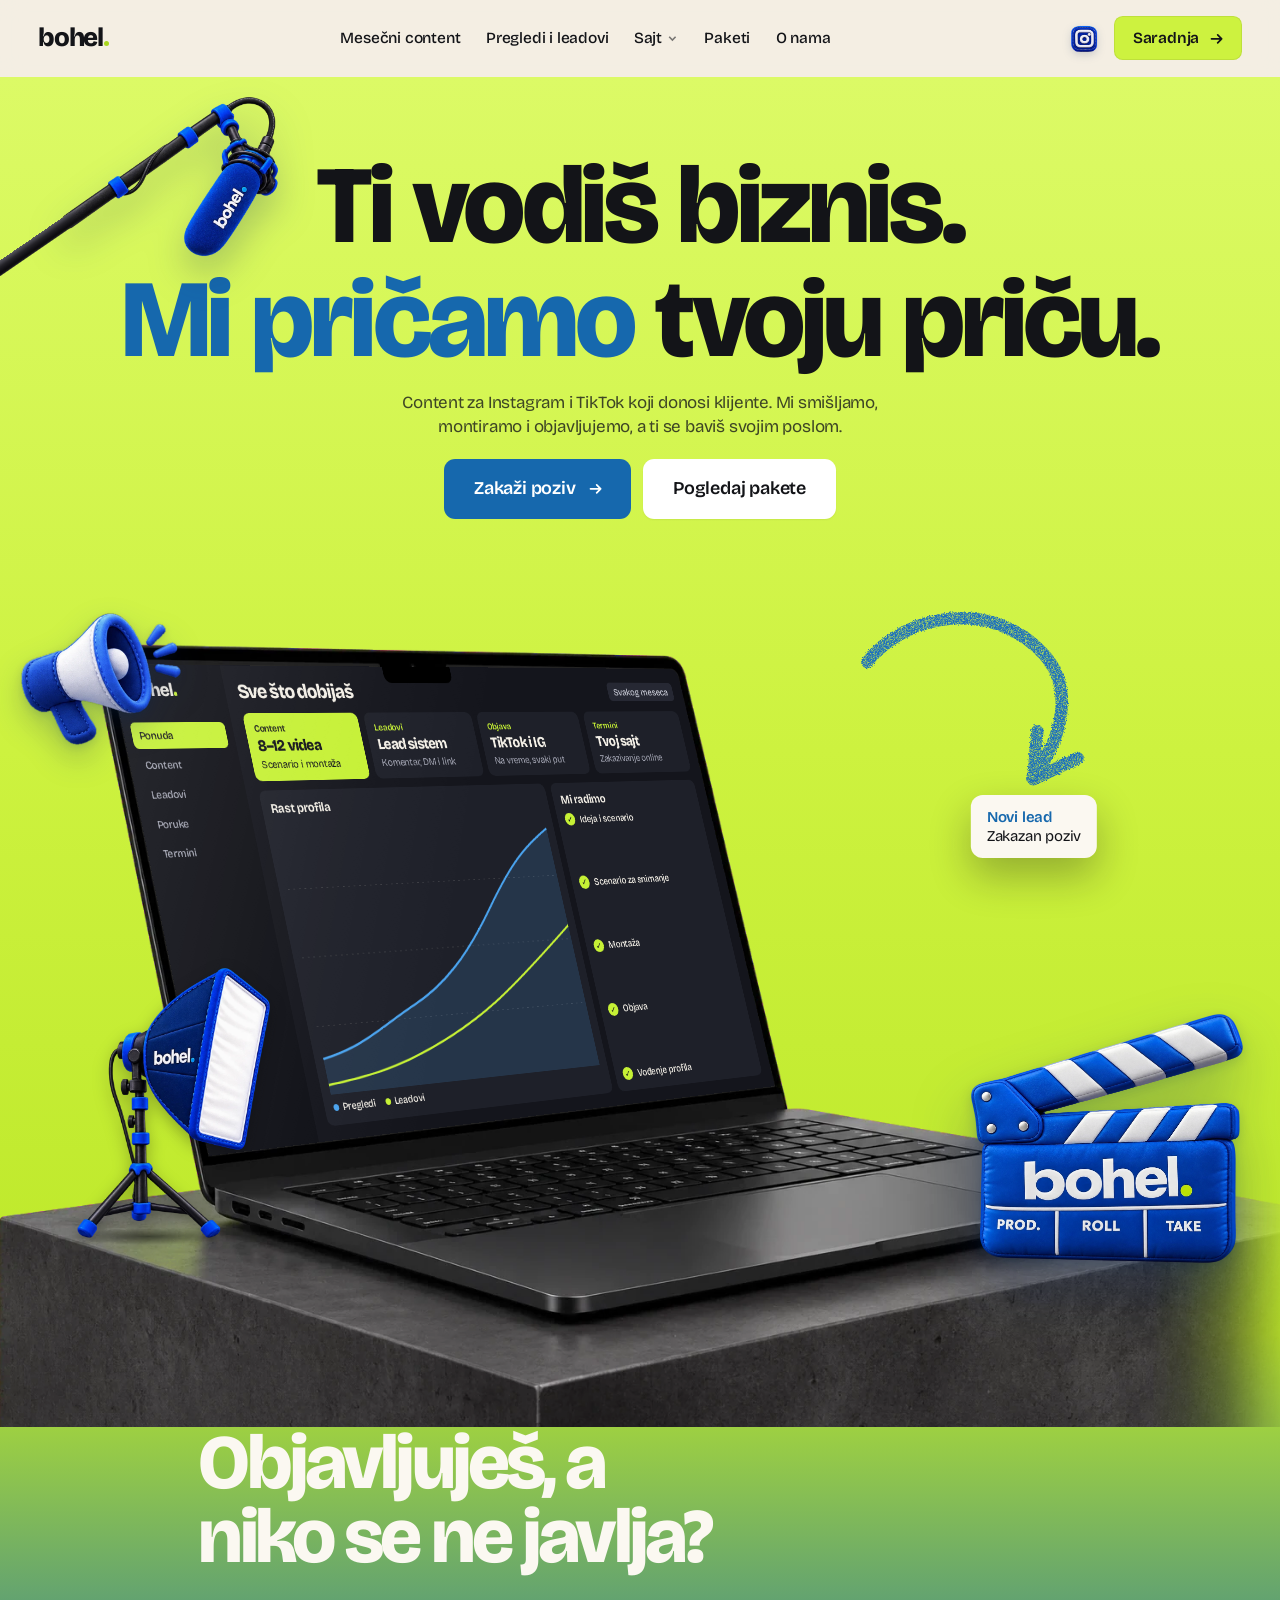
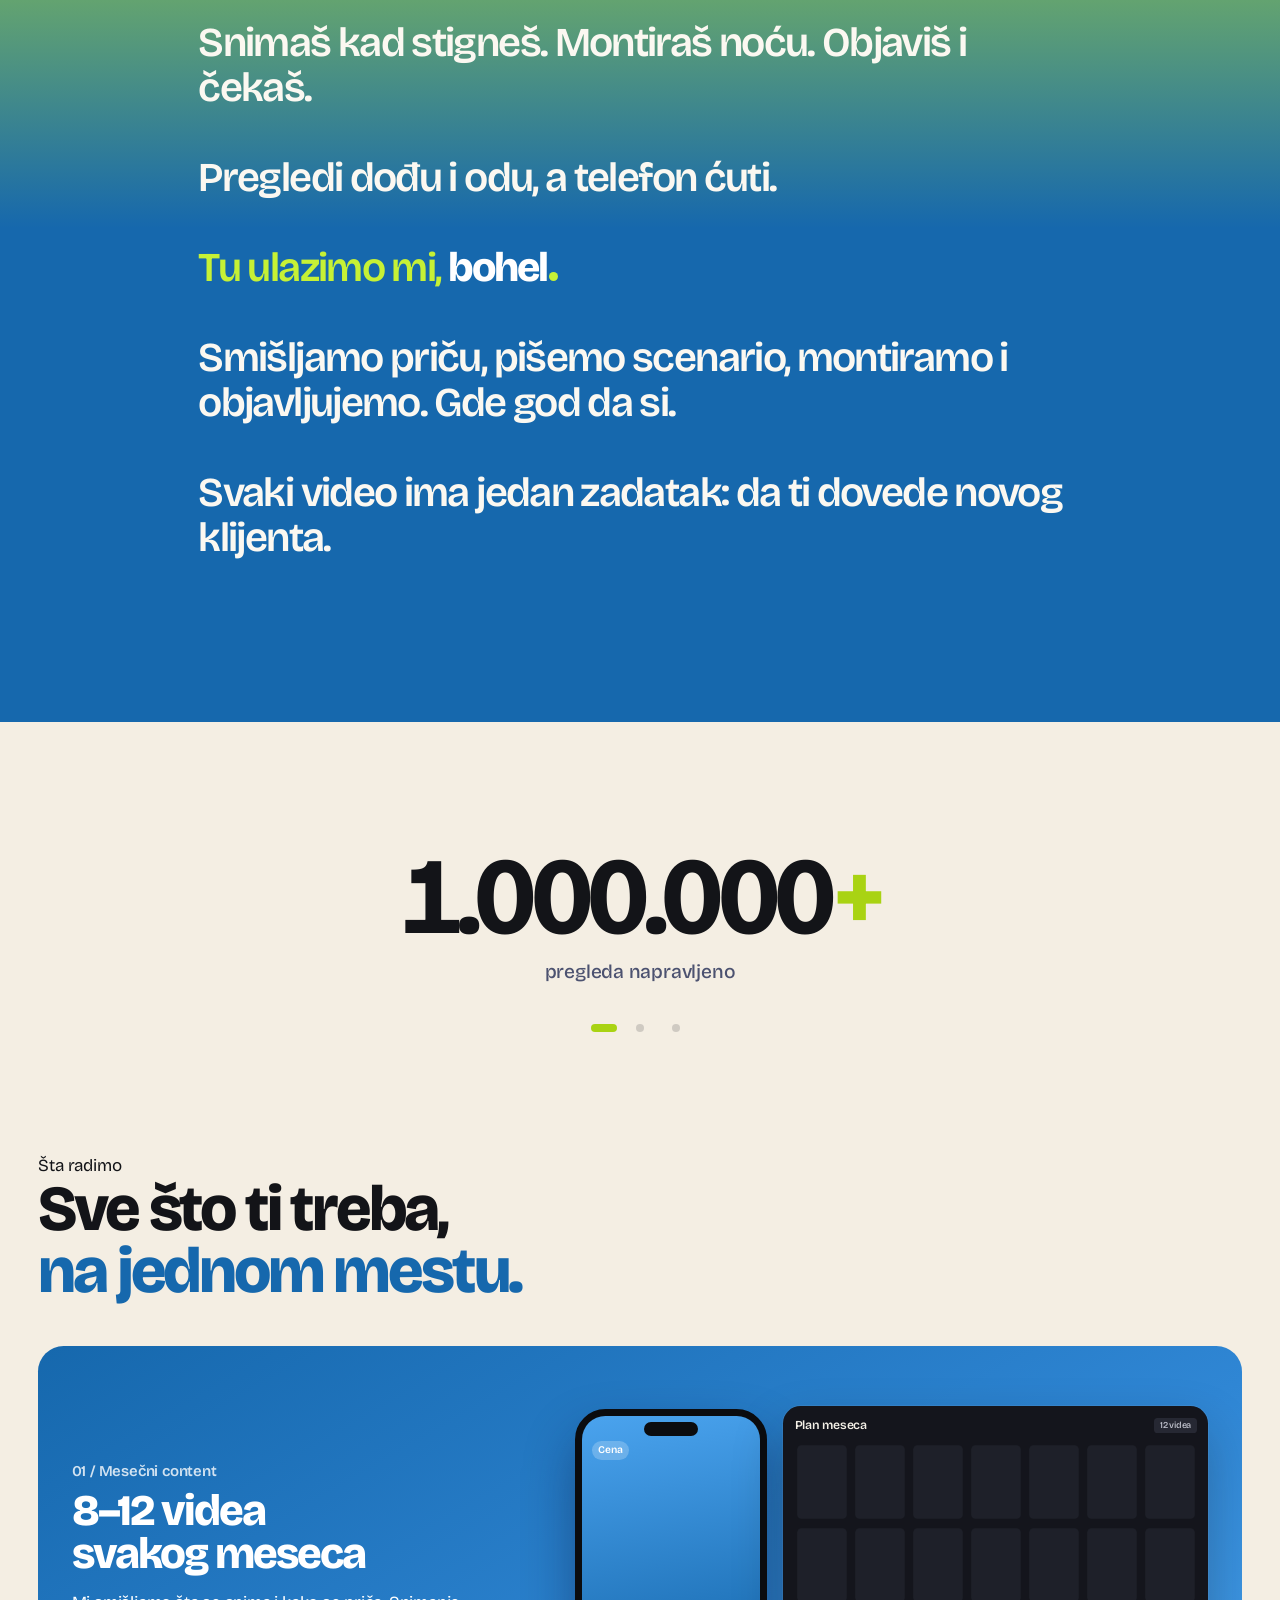
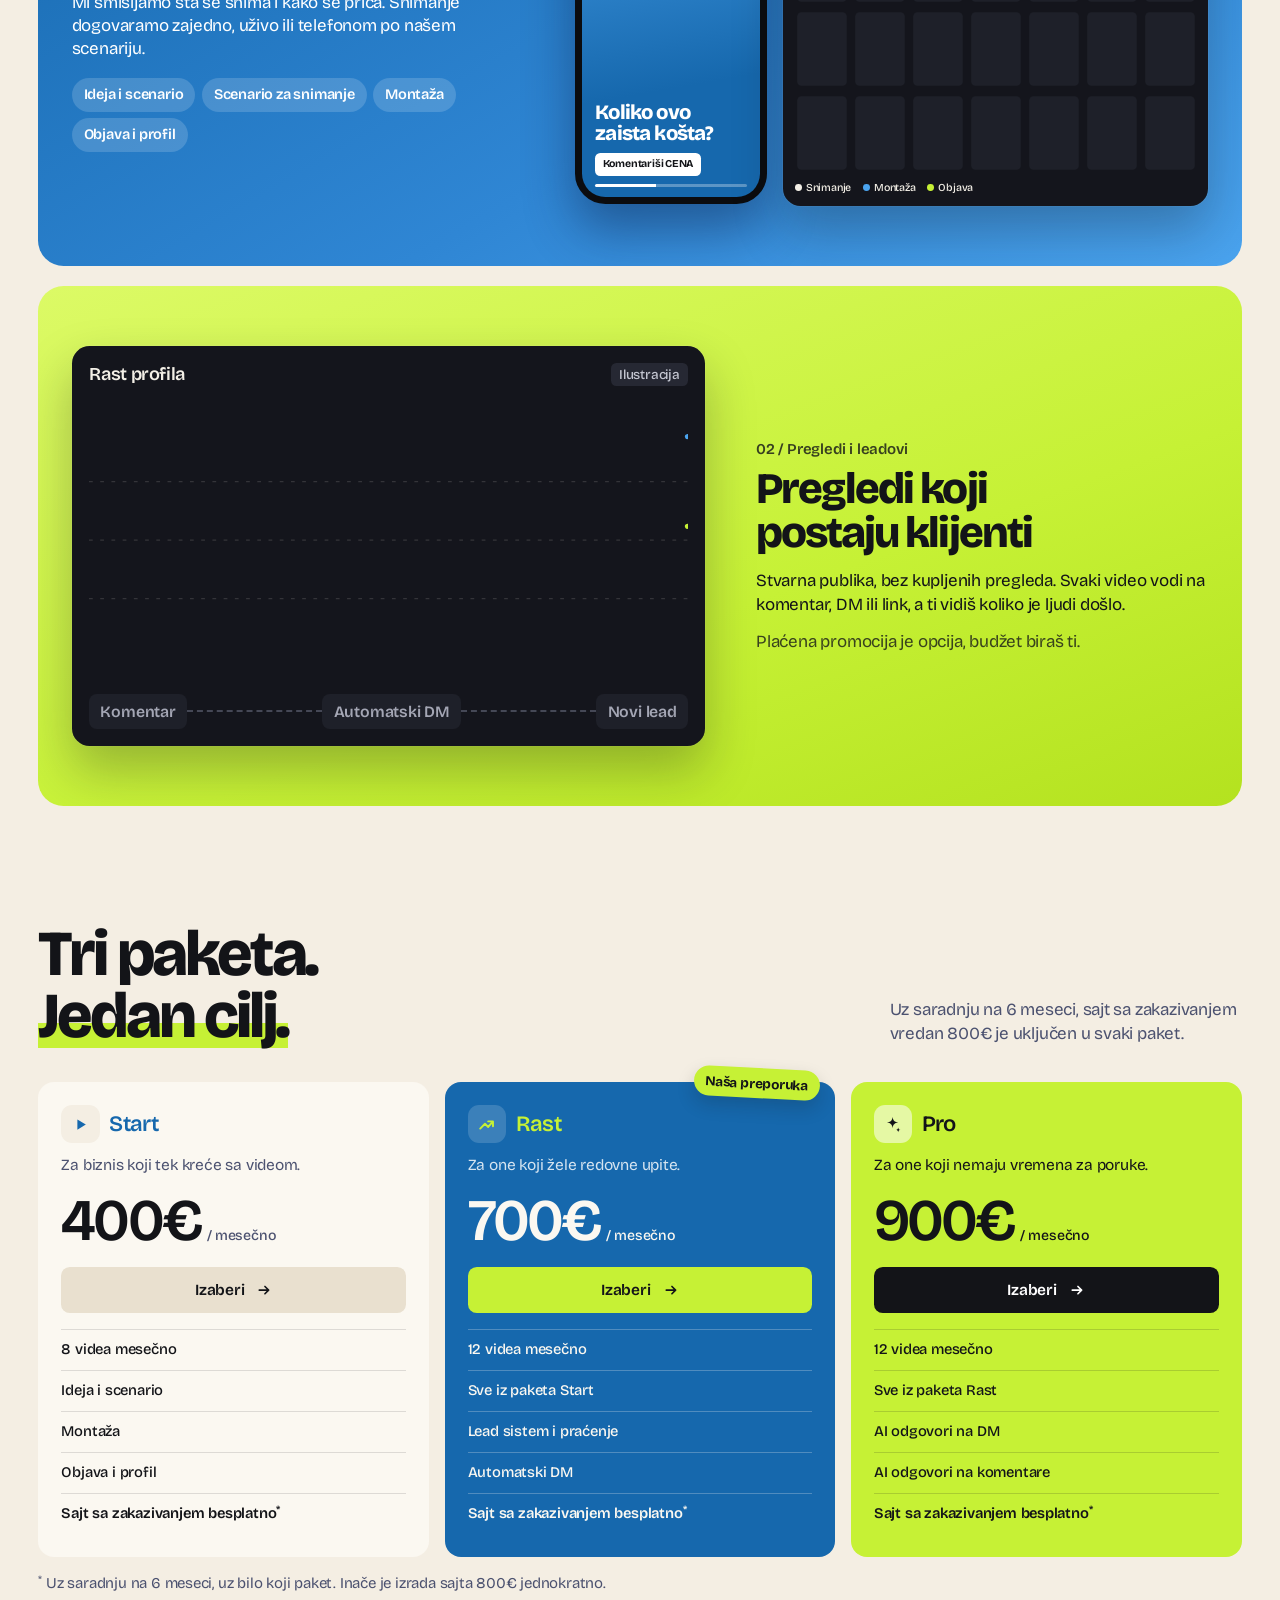
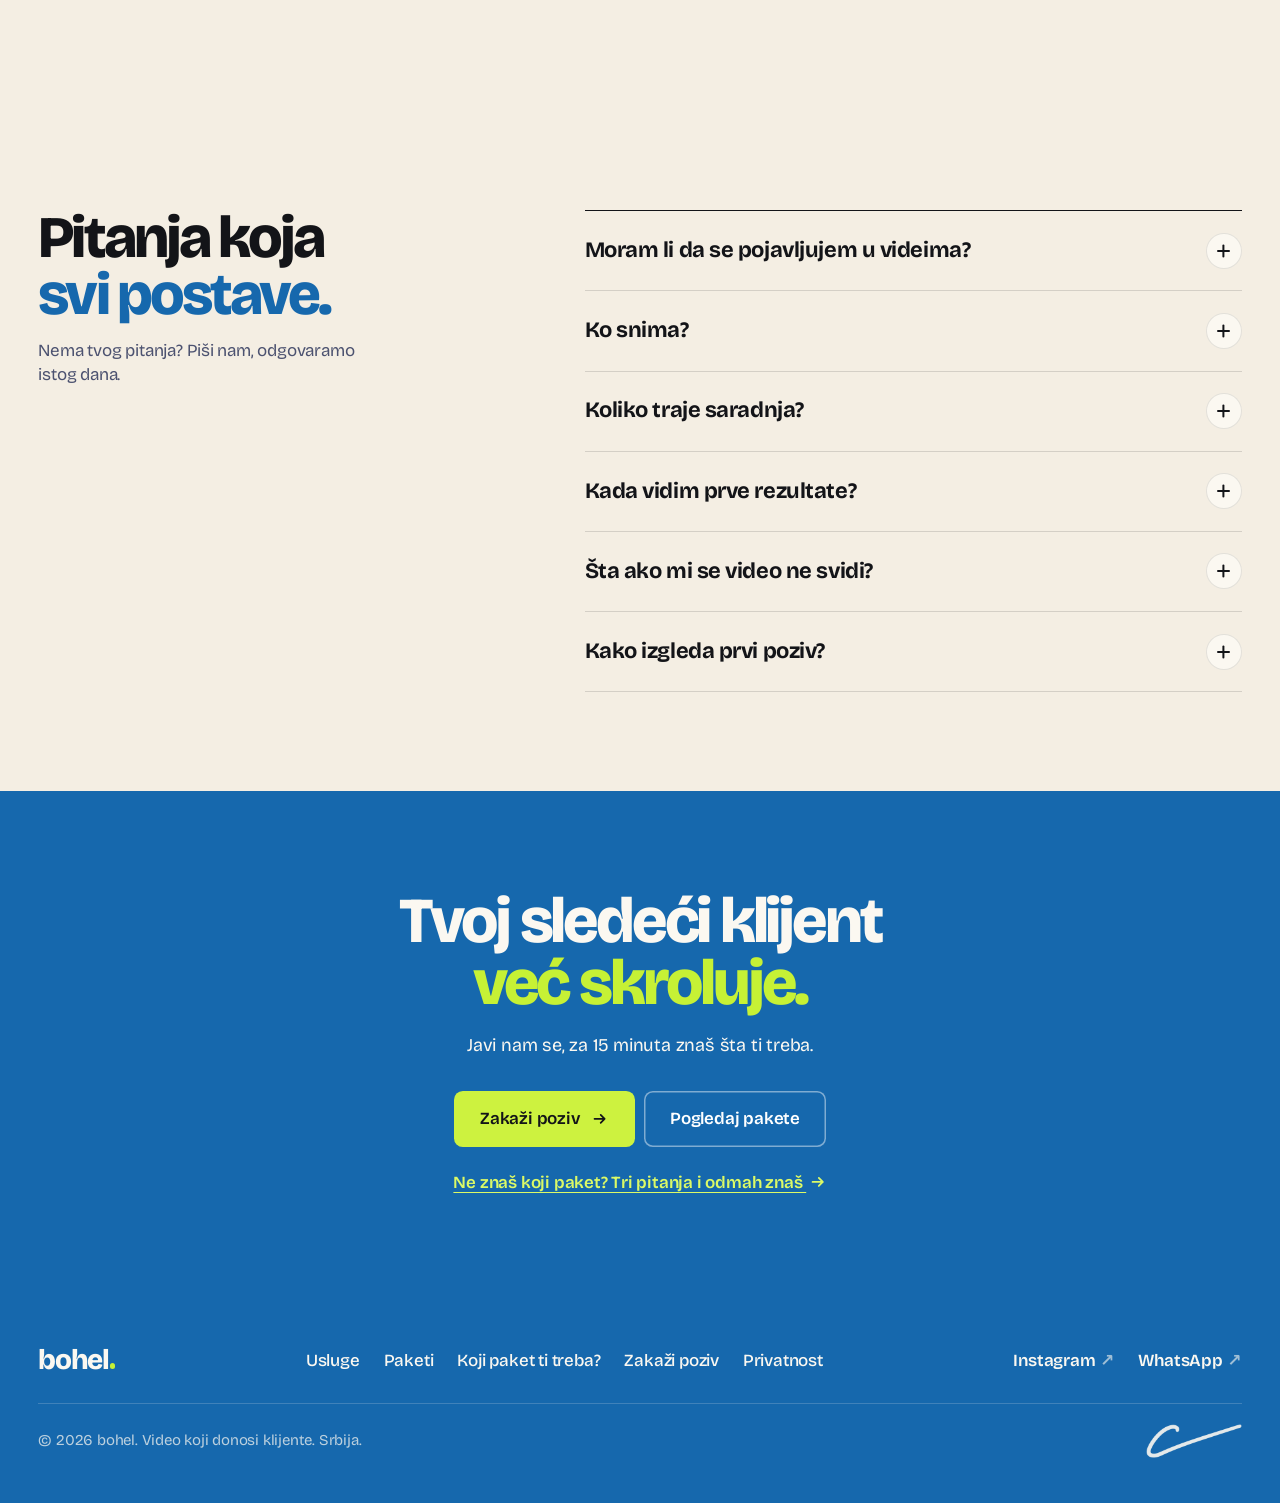
==== commit 5e6d2a52: "Add files via upload" ====
(no text change in the page or its own stylesheets)
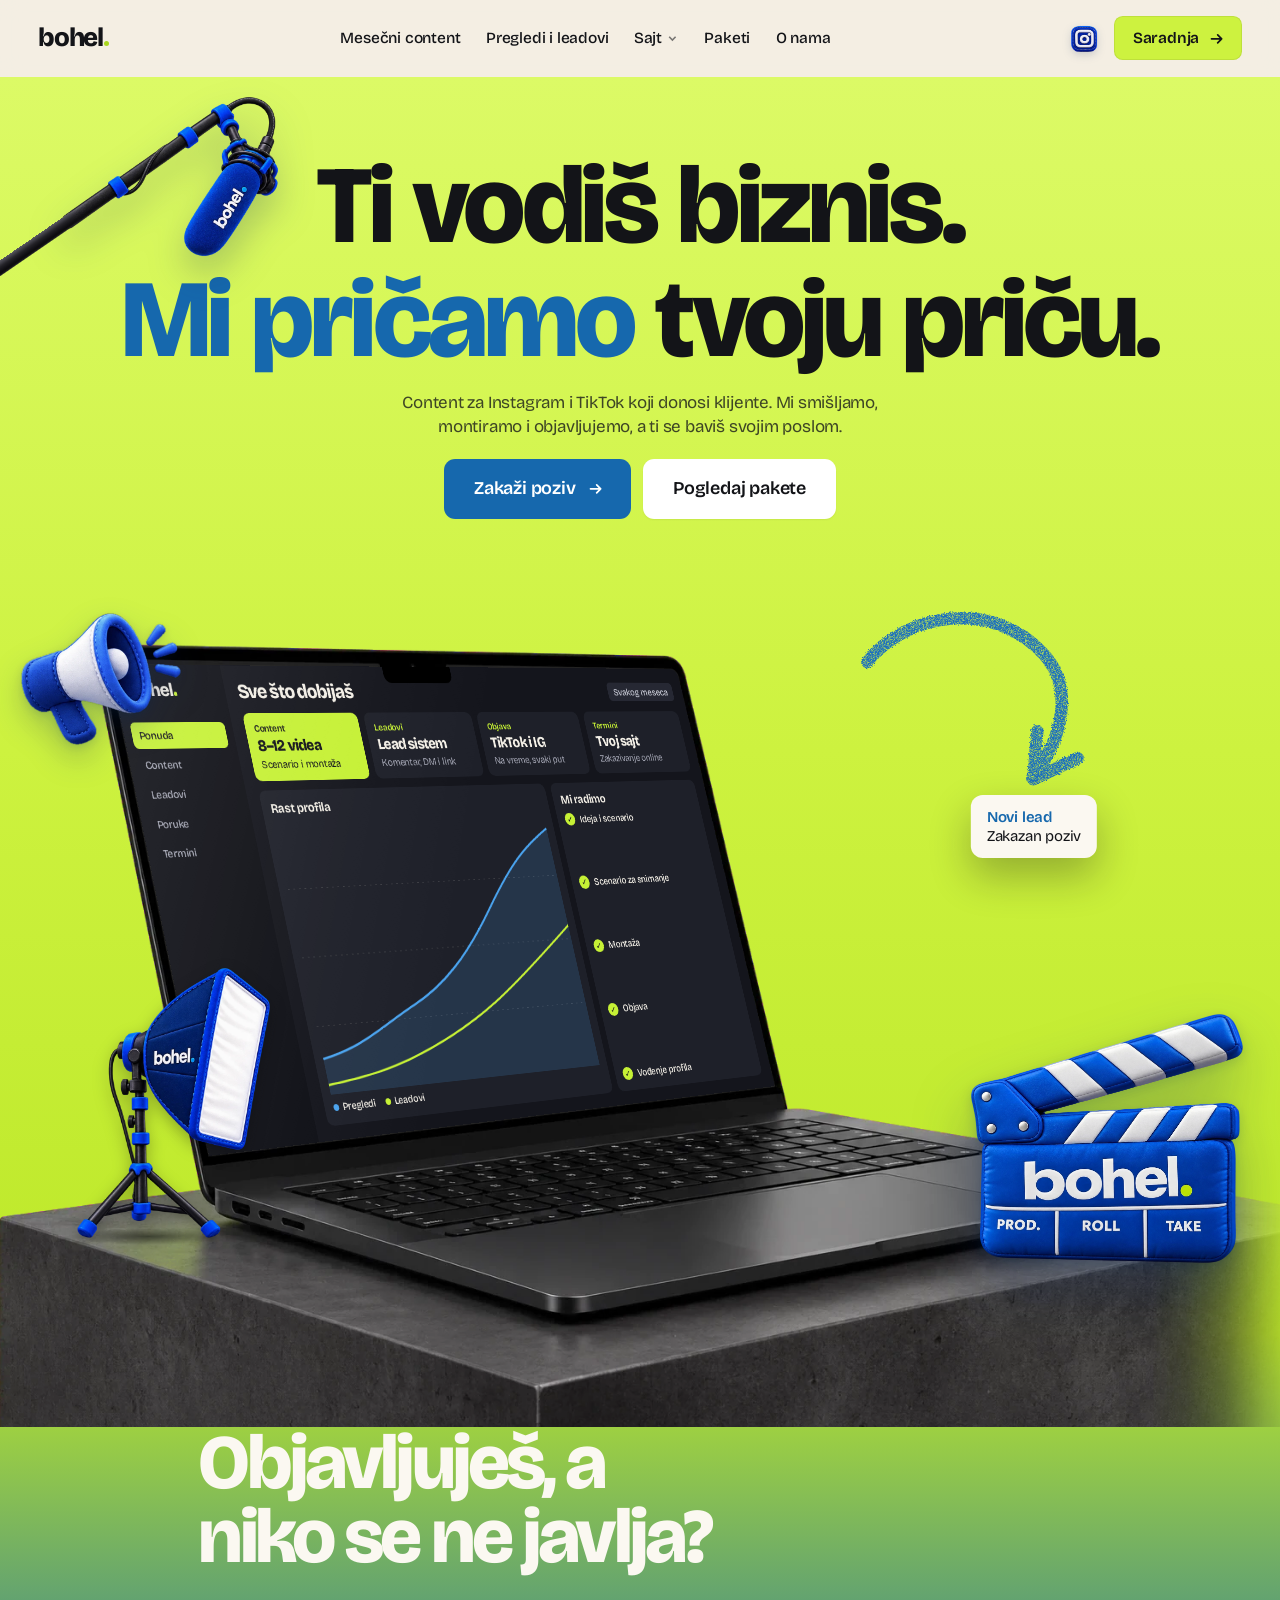
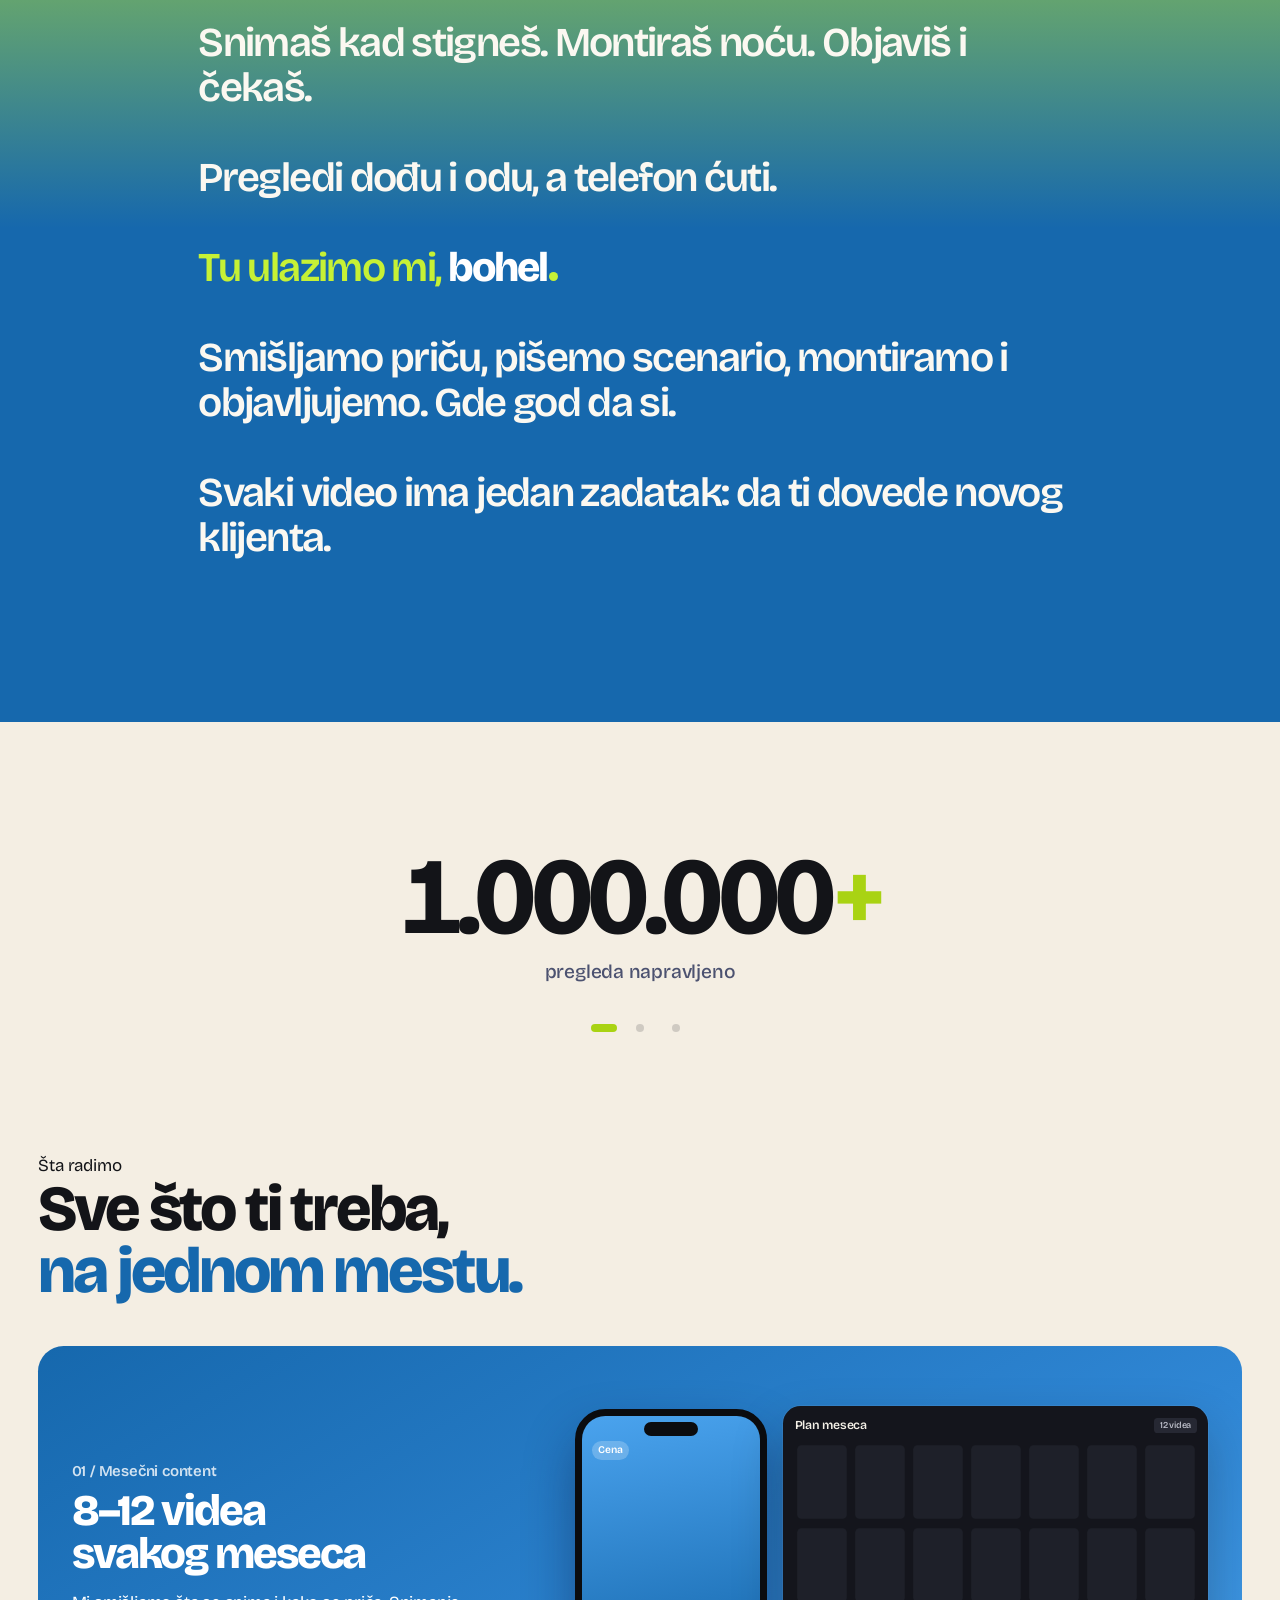
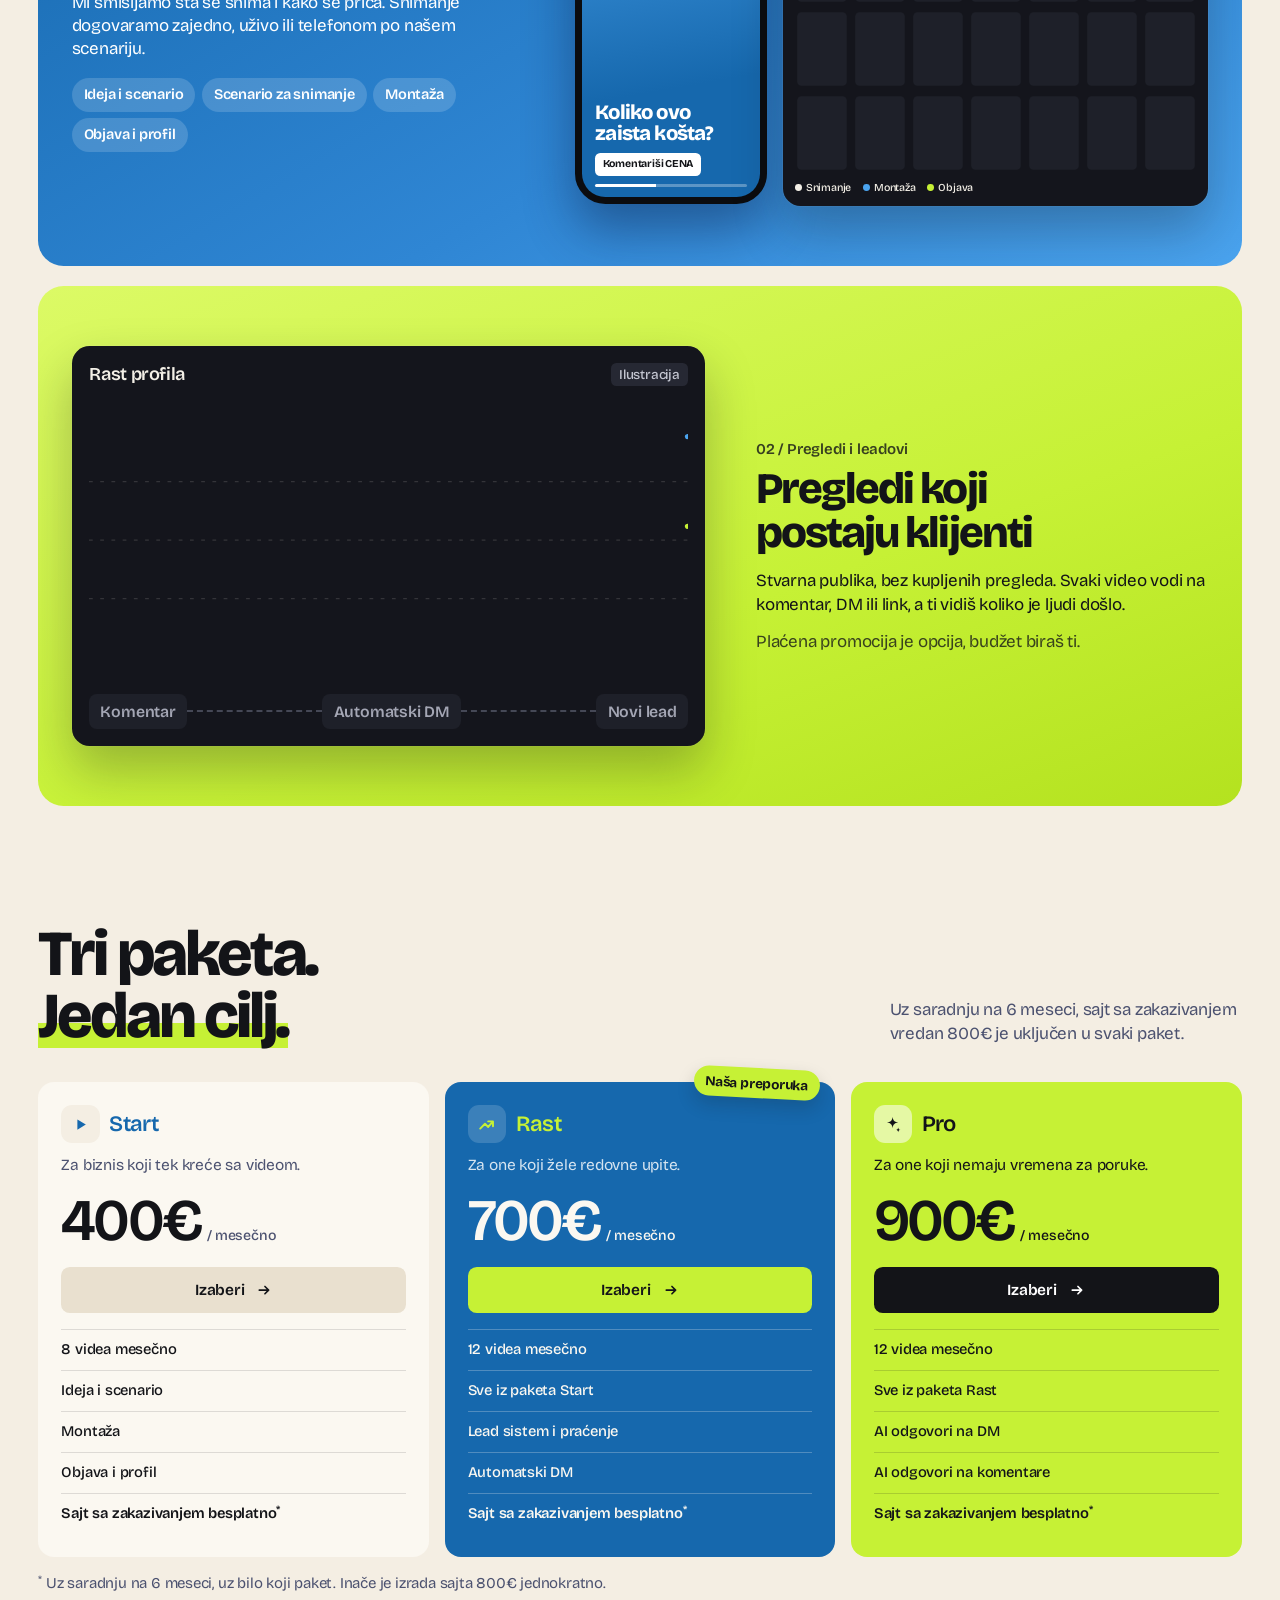
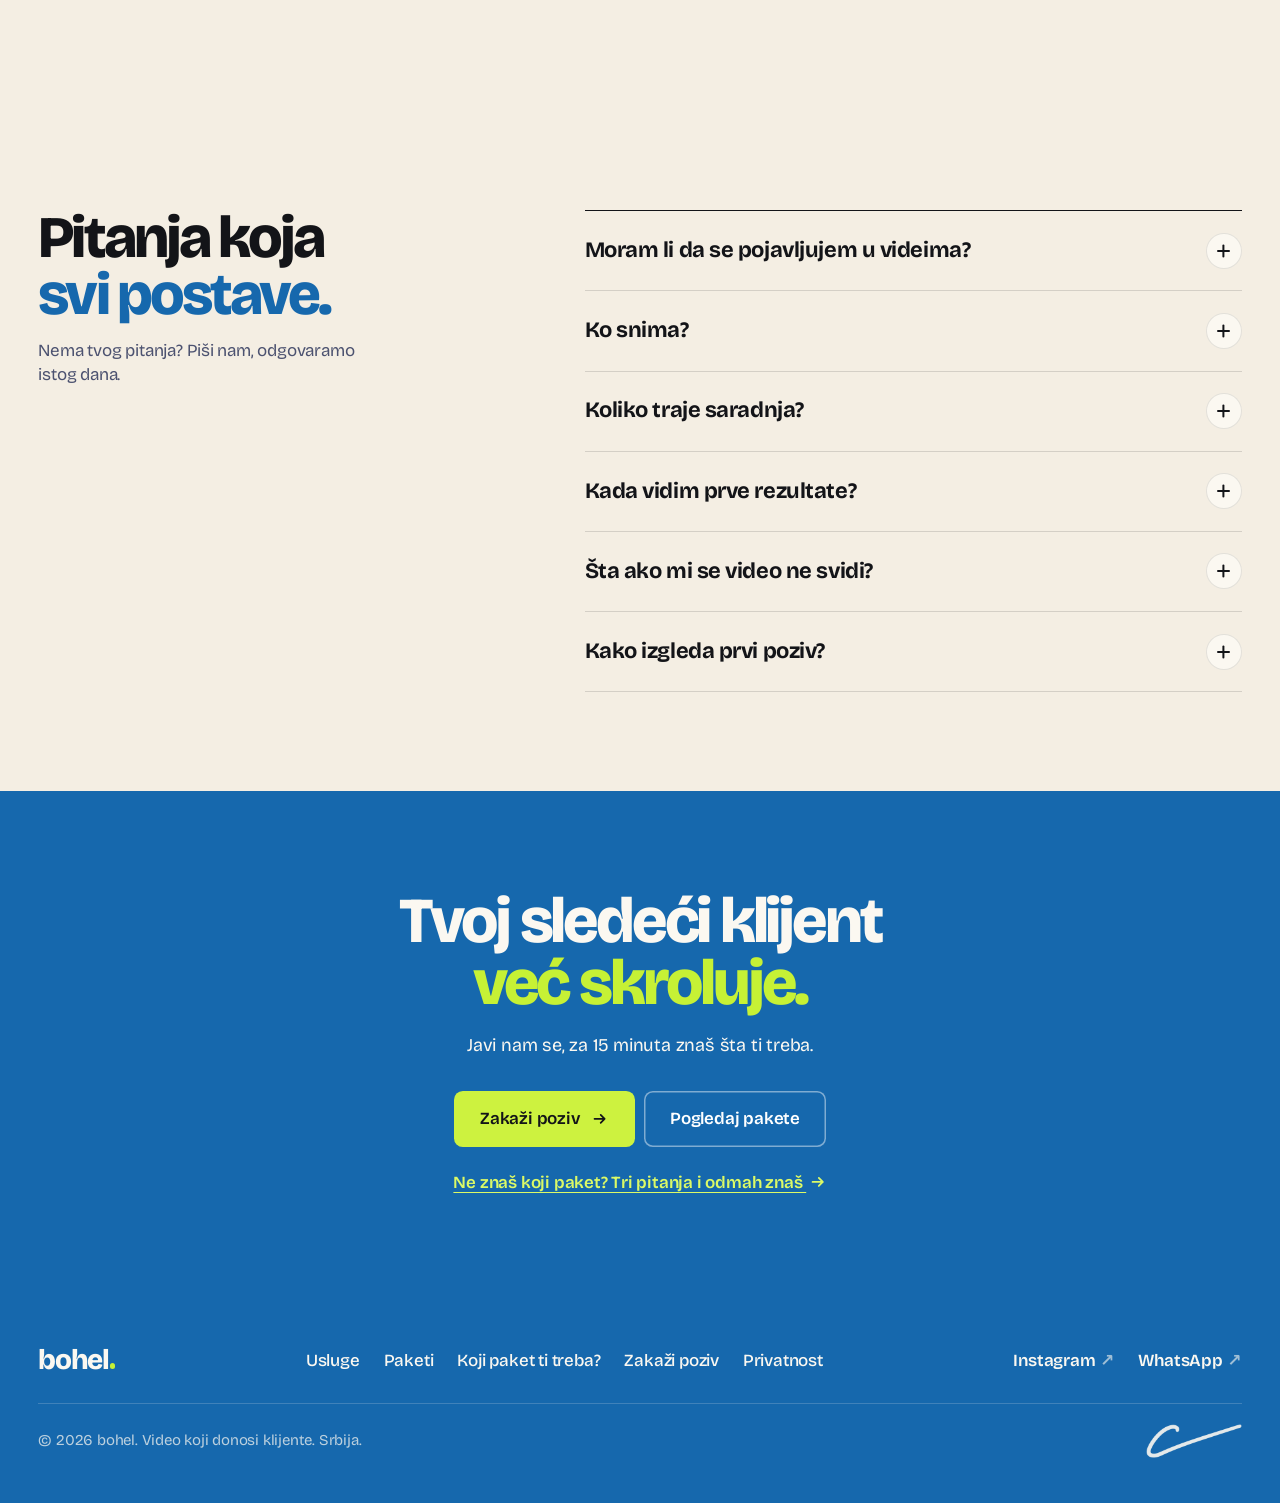
==== commit 489e9bfe: "Add files via upload" ====
--- a/index.html
+++ b/index.html
@@ -25,7 +25,7 @@
   <link rel="preconnect" href="https://fonts.gstatic.com" crossorigin>
   <link href="https://fonts.googleapis.com/css2?family=Bricolage+Grotesque:opsz,wdth,wght@12..96,75..100,300..800&family=JetBrains+Mono:wght@400;500&display=swap" rel="stylesheet">
   <link rel="stylesheet" href="styles.css?v=61">
-  <link rel="stylesheet" href="scene.css?v=73">
+  <link rel="stylesheet" href="scene.css?v=76">
 </head>
 <body>
   <a class="skip" href="#sadrzaj">Preskoči na sadržaj</a>
--- a/scene.css
+++ b/scene.css
@@ -735,3 +735,27 @@
 @media (max-width: 760px) {
   .shot .shot__img { -webkit-mask-image: linear-gradient(180deg, #000 74%, transparent 99%); mask-image: linear-gradient(180deg, #000 74%, transparent 99%); }
 }
+
+/* Telefon: jednostavno. Bez plave, bez lepljenja scene i bez animacija; tekst odmah ispod laptopa, na limeti */
+@media (max-width: 760px) {
+  .show { background: linear-gradient(180deg, #dcfa66 0, #cdf23f 50%, #c6f135 100%); }
+  .show__pin { position: relative; height: calc(56px + 82vw); }
+  .show__dim { display: none !important; }
+  .show__gap { height: 0; }
+  #slate, #flyIcons { transform: none !important; }
+  .stage .note--c { opacity: 1 !important; }
+  .show__story { margin-top: 0; padding: 1.5rem var(--gutter) 3.5rem; color: var(--ink); }
+  .show__story em { color: var(--blue); }
+  .show__story .story-logo { color: var(--ink); }
+}
+@media (max-width: 760px) { .show__story .story-logo i { background: var(--blue); } }
+
+/* Telefon: blok bez fade-a stoji tačno na ivici sledećeg dela (kao na podu), tekst odmah ispod na mirnoj pozadini */
+@media (max-width: 760px) {
+  .shot .shot__img { -webkit-mask-image: none; mask-image: none; }
+  .show__pin { height: calc(26px + var(--w-m, 114vw) * .72); }
+  .show { background: none; }
+  .show__intro, .show__pin { background: linear-gradient(180deg, #dcfa66 0, #cdf23f 100%); }
+  .show__pin { background: #cdf23f; }
+  .show__story { max-width: none; margin: 0; padding: 2.25rem var(--gutter) 3.5rem; background: var(--bg); box-shadow: inset 0 14px 18px -14px rgba(19, 20, 24, .35); }
+}
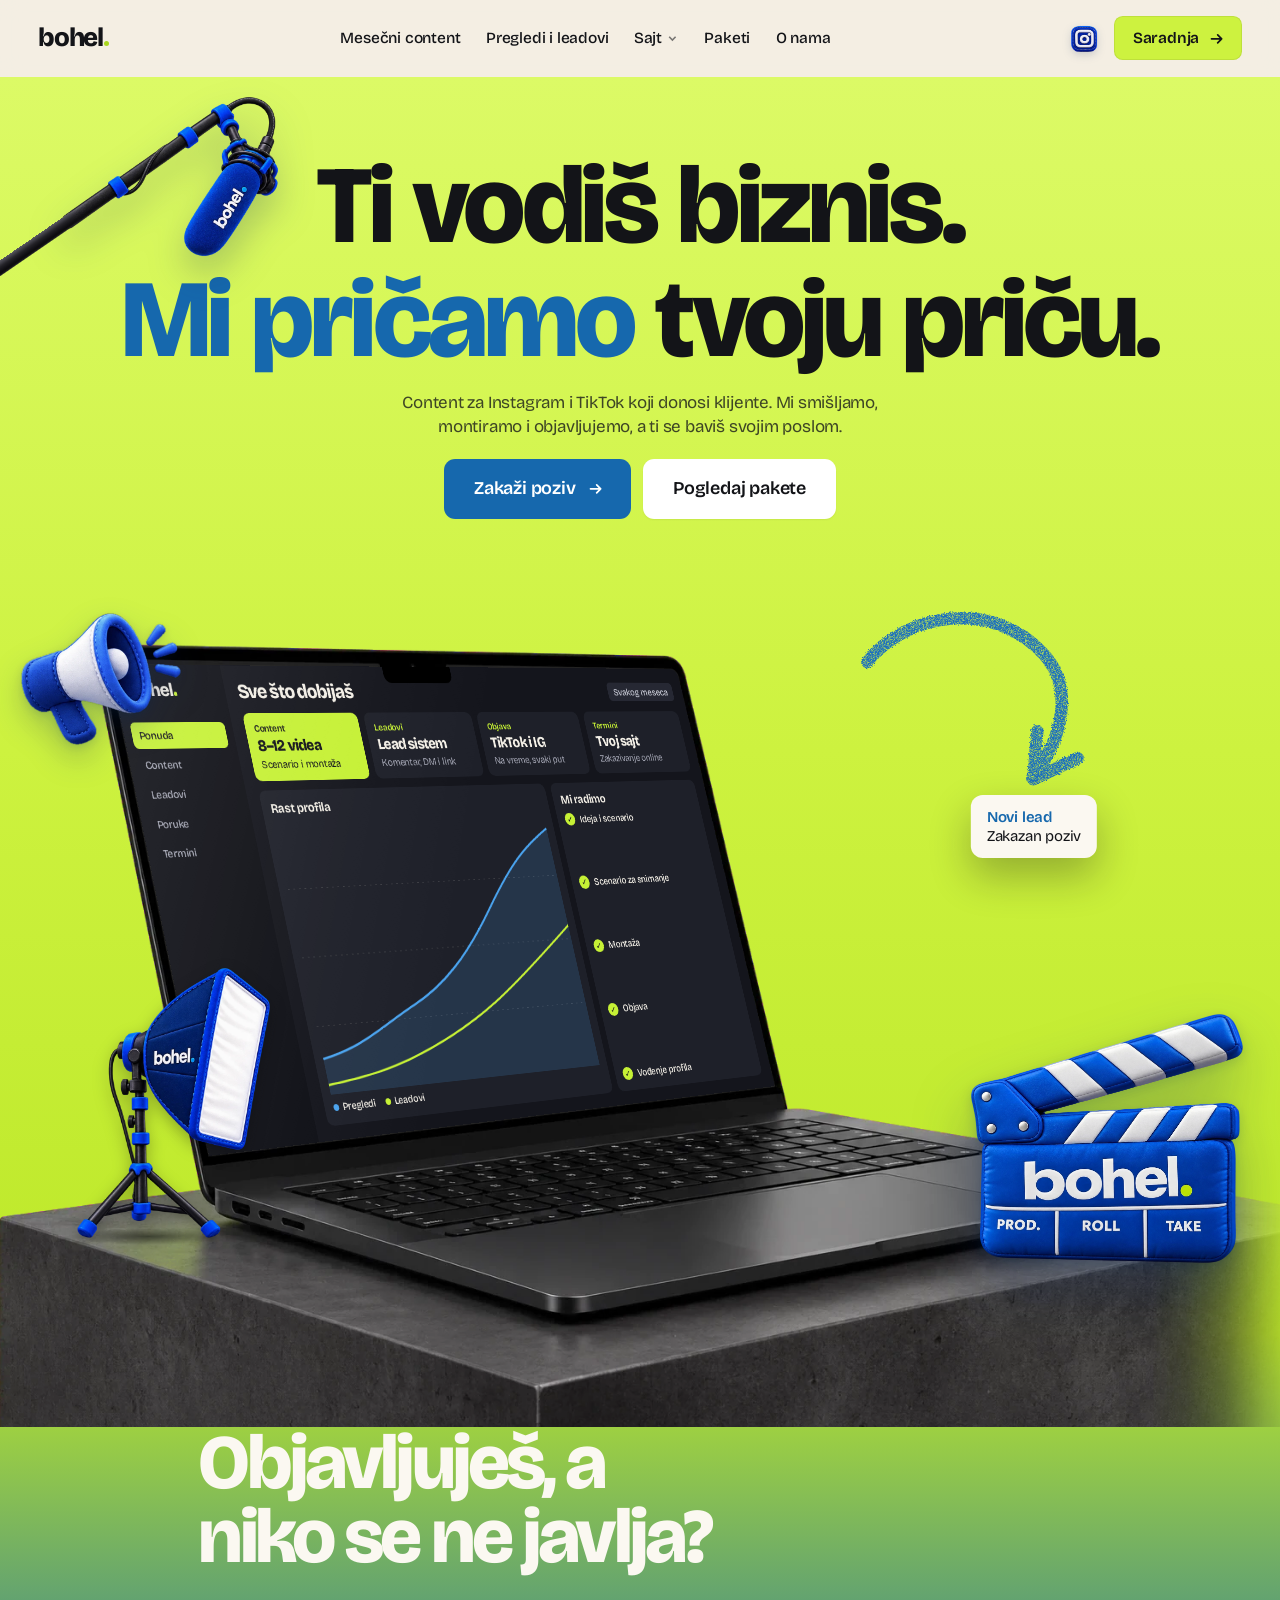
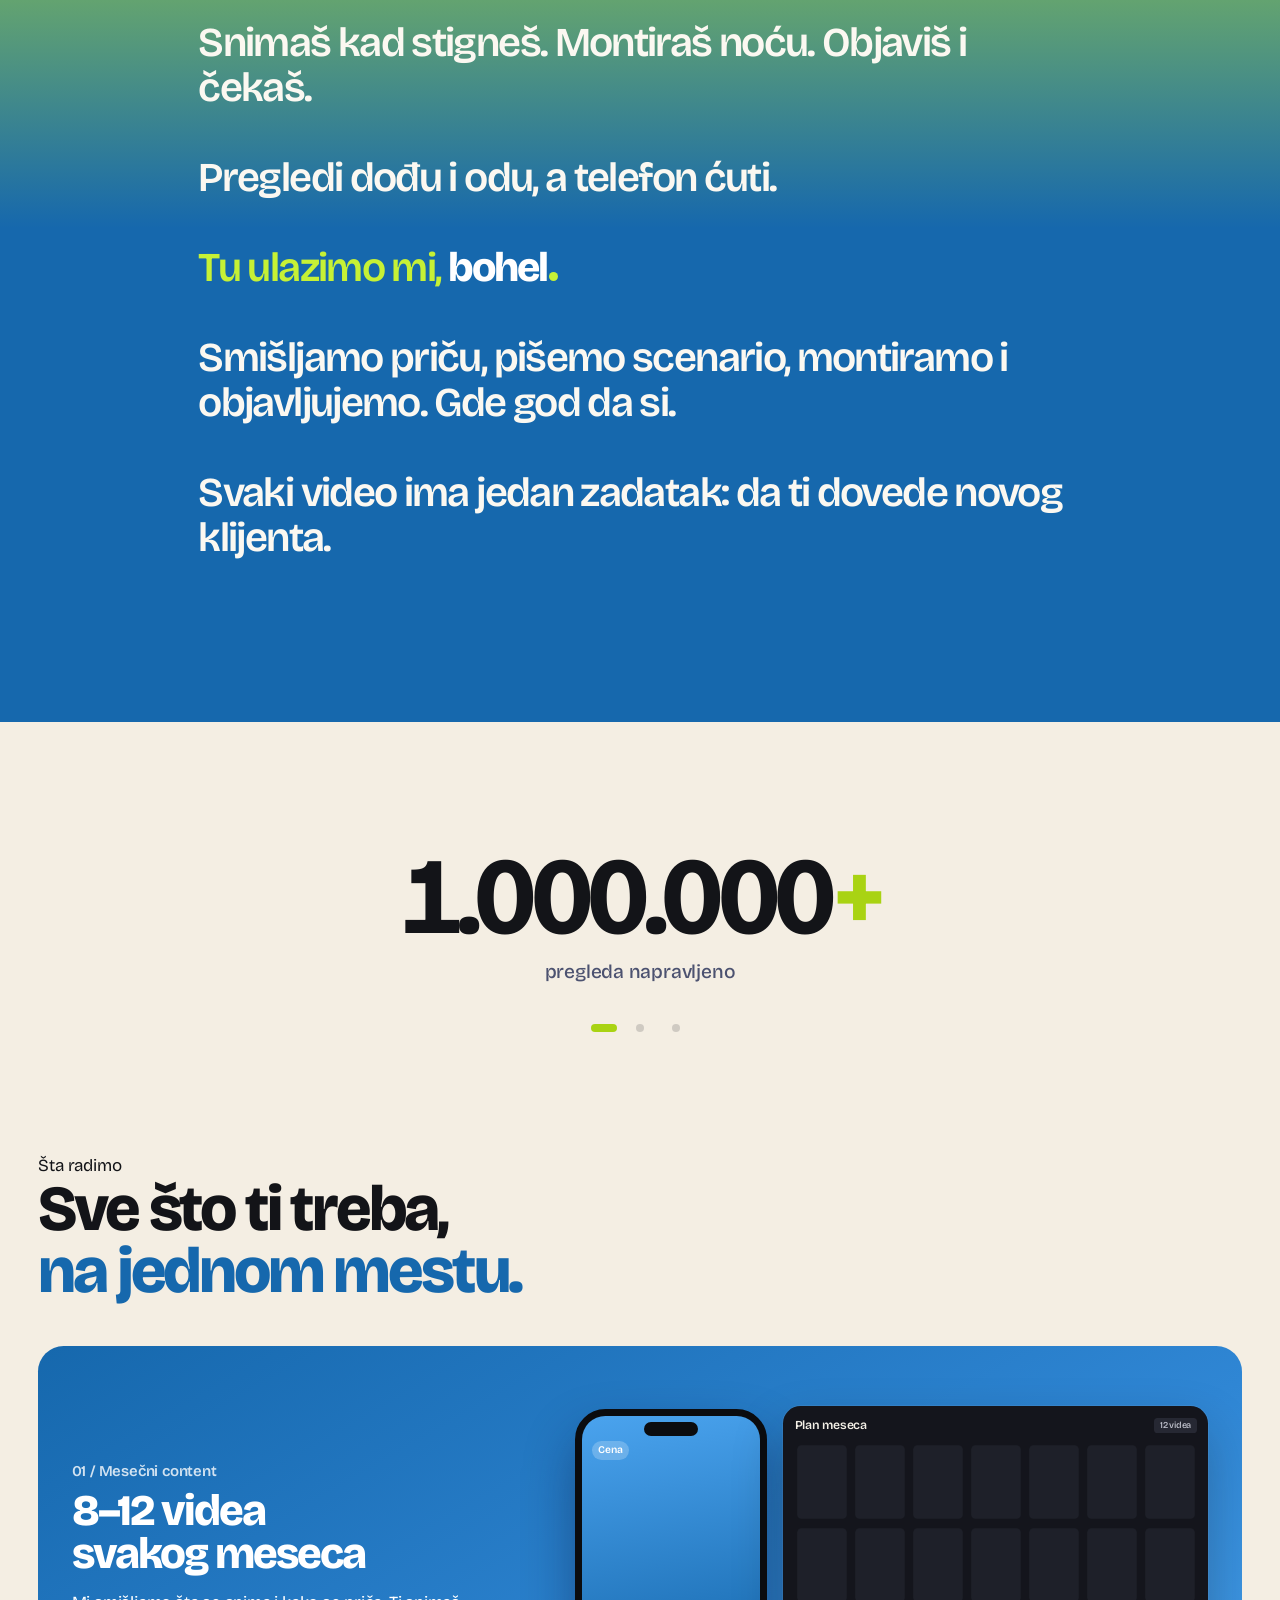
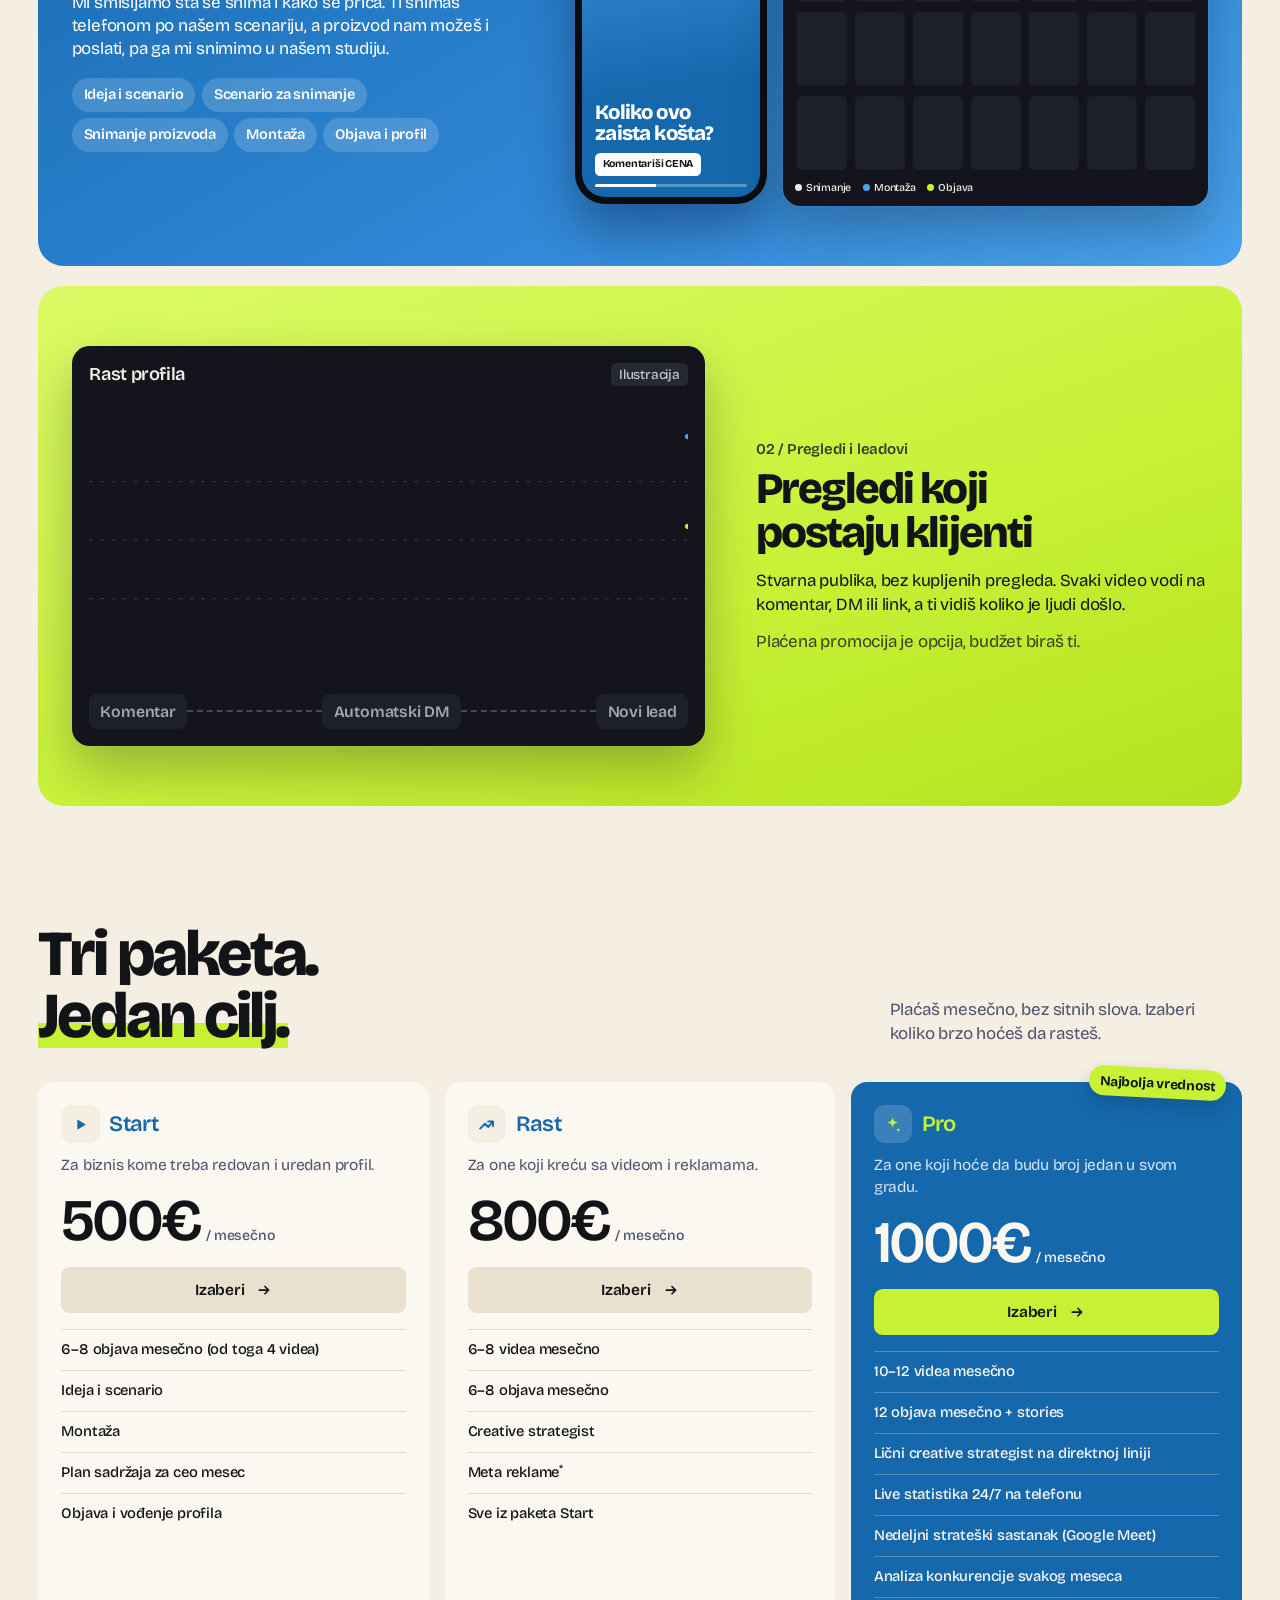
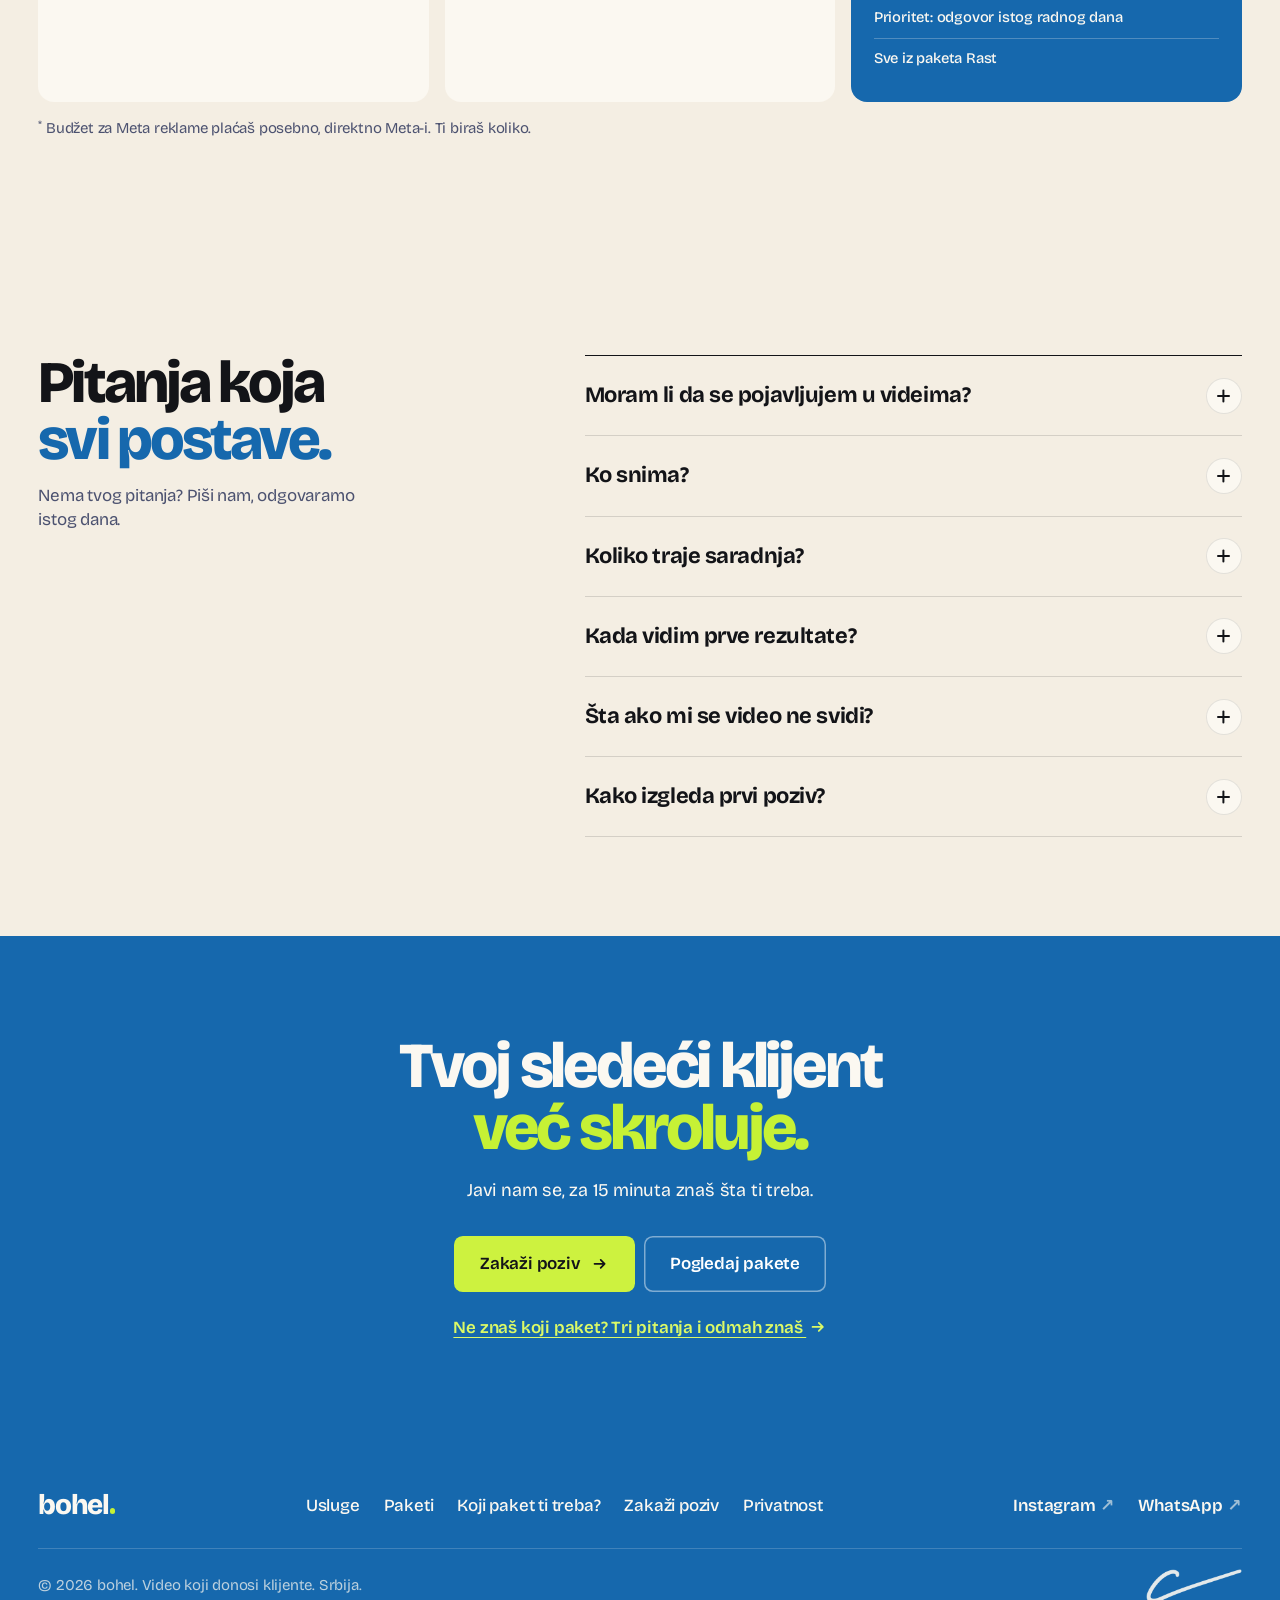
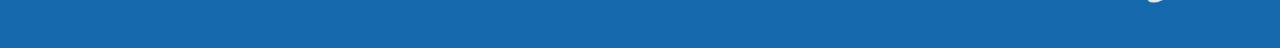
==== commit 43babdf0: "Novi paketi 500/800/1000, grafit sekcija na telefonu" ====
--- a/index.html
+++ b/index.html
@@ -24,8 +24,8 @@
   <link rel="preconnect" href="https://fonts.googleapis.com">
   <link rel="preconnect" href="https://fonts.gstatic.com" crossorigin>
   <link href="https://fonts.googleapis.com/css2?family=Bricolage+Grotesque:opsz,wdth,wght@12..96,75..100,300..800&family=JetBrains+Mono:wght@400;500&display=swap" rel="stylesheet">
-  <link rel="stylesheet" href="styles.css?v=61">
-  <link rel="stylesheet" href="scene.css?v=76">
+  <link rel="stylesheet" href="styles.css?v=63">
+  <link rel="stylesheet" href="scene.css?v=79">
 </head>
 <body>
   <a class="skip" href="#sadrzaj">Preskoči na sadržaj</a>
@@ -65,7 +65,7 @@
             <p class="card__tag">Sajt sa zakazivanjem</p>
             <h3>Sajt koji puni kalendar</h3>
             <p>Gledalac dođe sa videa, vidi ponudu i sam izabere termin. Bez dopisivanja.</p>
-            <p class="card__small">Izrada sajta je 800€ jednokratno, a uz saradnju na 6 meseci je uključena u paket.</p>
+            <p class="card__small">Izrada sajta sa zakazivanjem je 800€ jednokratno.</p>
           </div>
           <div class="card__viz" aria-hidden="true">
             <div class="viz" data-loop="8000">
@@ -203,8 +203,8 @@
           <div class="card__text">
             <p class="card__tag">01 / Mesečni content</p>
             <h3>8–12 videa svakog meseca</h3>
-            <p>Mi smišljamo šta se snima i kako se priča. Snimanje dogovaramo zajedno, uživo ili telefonom po našem scenariju.</p>
-            <ul class="pills"><li>Ideja i scenario</li><li>Scenario za snimanje</li><li>Montaža</li><li>Objava i profil</li></ul>
+            <p>Mi smišljamo šta se snima i kako se priča. Ti snimaš telefonom po našem scenariju, a proizvod nam možeš i poslati, pa ga mi snimimo u našem studiju.</p>
+            <ul class="pills"><li>Ideja i scenario</li><li>Scenario za snimanje</li><li>Snimanje proizvoda</li><li>Montaža</li><li>Objava i profil</li></ul>
           </div>
           <div class="card__viz card__viz--split" aria-hidden="true">
             <div class="phone-mock">
@@ -253,7 +253,7 @@
               <p class="card__tag">Sajt sa zakazivanjem</p>
               <h3>Sajt koji puni kalendar</h3>
               <p>Gledalac dođe sa videa, vidi ponudu i sam izabere termin. Bez dopisivanja.</p>
-              <p class="card__small">Izrada sajta je 800€ jednokratno, a uz saradnju na 6 meseci je uključena u paket.</p>
+              <p class="card__small">Izrada sajta sa zakazivanjem je 800€ jednokratno.</p>
             </div>
             <div class="card__viz" aria-hidden="true">
               <div class="viz" data-loop="8000">
@@ -275,52 +275,55 @@
     <section class="packs" id="paketi" aria-labelledby="h-packs">
       <div class="packs__head">
         <h2 id="h-packs">Tri paketa.<br><em>Jedan cilj.</em></h2>
-        <p>Uz saradnju na 6 meseci, sajt sa zakazivanjem vredan 800€ je uključen u svaki paket.</p>
+        <p>Plaćaš mesečno, bez sitnih slova. Izaberi koliko brzo hoćeš da rasteš.</p>
       </div>
       <div class="packs__tabs" role="tablist" aria-label="Izaberi paket">
         <button type="button" role="tab" aria-selected="false">Start</button>
-        <button type="button" role="tab" aria-selected="true" class="is-on">Rast</button>
-        <button type="button" role="tab" aria-selected="false">Pro</button>
+        <button type="button" role="tab" aria-selected="false">Rast</button>
+        <button type="button" role="tab" aria-selected="true" class="is-on">Pro</button>
       </div>
       <div class="packs__grid">
         <article class="pack">
-          <div class="pack__top"><span class="pack__icon"><svg viewBox="0 0 24 24" fill="currentColor"><path d="M8 5.5v13l10.5-6.5z"/></svg></span><h3>Start</h3></div><p class="pack__for">Za biznis koji tek kreće sa videom.</p>
-          <p class="pack__price">400€<small>/ mesečno</small></p>
+          <div class="pack__top"><span class="pack__icon"><svg viewBox="0 0 24 24" fill="currentColor"><path d="M8 5.5v13l10.5-6.5z"/></svg></span><h3>Start</h3></div><p class="pack__for">Za biznis kome treba redovan i uredan profil.</p>
+          <p class="pack__price">500€<small>/ mesečno</small></p>
           <a class="btn btn--soft btn--wide" href="#zakazi" data-book data-package="Start">Izaberi <svg class="arr" viewBox="0 0 20 20" aria-hidden="true"><path d="M4 10h11.5M11 5.5 15.5 10 11 14.5" fill="none" stroke="currentColor" stroke-width="2" stroke-linecap="round" stroke-linejoin="round"/></svg></a>
           <ul>
-            <li>8 videa mesečno</li>
+            <li>6–8 objava mesečno (od toga 4 videa)</li>
             <li>Ideja i scenario</li>
             <li>Montaža</li>
-            <li>Objava i profil</li>
-            <li class="pack__site">Sajt sa zakazivanjem besplatno<sup>*</sup></li>
+            <li>Plan sadržaja za ceo mesec</li>
+            <li>Objava i vođenje profila</li>
           </ul>
         </article>
+        <article class="pack">
+          <div class="pack__top"><span class="pack__icon"><svg viewBox="0 0 24 24" fill="none" stroke="currentColor" stroke-width="2.4" stroke-linecap="round" stroke-linejoin="round"><path d="M4 17l6-6 4 4 6-7M14 8h6v6"/></svg></span><h3>Rast</h3></div><p class="pack__for">Za one koji kreću sa videom i reklamama.</p>
+          <p class="pack__price">800€<small>/ mesečno</small></p>
+          <a class="btn btn--soft btn--wide" href="#zakazi" data-book data-package="Rast">Izaberi <svg class="arr" viewBox="0 0 20 20" aria-hidden="true"><path d="M4 10h11.5M11 5.5 15.5 10 11 14.5" fill="none" stroke="currentColor" stroke-width="2" stroke-linecap="round" stroke-linejoin="round"/></svg></a>
+          <ul>
+            <li>6–8 videa mesečno</li>
+            <li>6–8 objava mesečno</li>
+            <li>Creative strategist</li>
+            <li>Meta reklame<sup>*</sup></li>
+            <li>Sve iz paketa Start</li>
+          </ul>
+        </article>
         <article class="pack pack--main">
-          <div class="pack__top"><span class="pack__icon"><svg viewBox="0 0 24 24" fill="none" stroke="currentColor" stroke-width="2.4" stroke-linecap="round" stroke-linejoin="round"><path d="M4 17l6-6 4 4 6-7M14 8h6v6"/></svg></span><h3>Rast</h3><span class="pack__badge">Naša preporuka</span></div><p class="pack__for">Za one koji žele redovne upite.</p>
-          <p class="pack__price">700€<small>/ mesečno</small></p>
-          <a class="btn btn--wide" href="#zakazi" data-book data-package="Rast">Izaberi <svg class="arr" viewBox="0 0 20 20" aria-hidden="true"><path d="M4 10h11.5M11 5.5 15.5 10 11 14.5" fill="none" stroke="currentColor" stroke-width="2" stroke-linecap="round" stroke-linejoin="round"/></svg></a>
+          <div class="pack__top"><span class="pack__icon"><svg viewBox="0 0 24 24" fill="currentColor"><path d="M12 2.5c.7 4.6 2.4 6.3 7 7-4.6.7-6.3 2.4-7 7-.7-4.6-2.4-6.3-7-7 4.6-.7 6.3-2.4 7-7zM19 15.5c.3 2 1 2.7 3 3-2 .3-2.7 1-3 3-.3-2-1-2.7-3-3 2-.3 2.7-1 3-3z"/></svg></span><h3>Pro</h3><span class="pack__badge">Najbolja vrednost</span></div><p class="pack__for">Za one koji hoće da budu broj jedan u svom gradu.</p>
+          <p class="pack__price">1000€<small>/ mesečno</small></p>
+          <a class="btn btn--wide" href="#zakazi" data-book data-package="Pro">Izaberi <svg class="arr" viewBox="0 0 20 20" aria-hidden="true"><path d="M4 10h11.5M11 5.5 15.5 10 11 14.5" fill="none" stroke="currentColor" stroke-width="2" stroke-linecap="round" stroke-linejoin="round"/></svg></a>
           <ul>
-            <li>12 videa mesečno</li>
-            <li>Sve iz paketa Start</li>
-            <li>Lead sistem i praćenje</li>
-            <li>Automatski DM</li>
-            <li class="pack__site">Sajt sa zakazivanjem besplatno<sup>*</sup></li>
+            <li>10–12 videa mesečno</li>
+            <li>12 objava mesečno + stories</li>
+            <li>Lični creative strategist na direktnoj liniji</li>
+            <li>Live statistika 24/7 na telefonu</li>
+            <li>Nedeljni strateški sastanak (Google Meet)</li>
+            <li>Analiza konkurencije svakog meseca</li>
+            <li>Prioritet: odgovor istog radnog dana</li>
+            <li>Sve iz paketa Rast</li>
           </ul>
         </article>
-        <article class="pack pack--lime">
-          <div class="pack__top"><span class="pack__icon"><svg viewBox="0 0 24 24" fill="currentColor"><path d="M12 2.5c.7 4.6 2.4 6.3 7 7-4.6.7-6.3 2.4-7 7-.7-4.6-2.4-6.3-7-7 4.6-.7 6.3-2.4 7-7zM19 15.5c.3 2 1 2.7 3 3-2 .3-2.7 1-3 3-.3-2-1-2.7-3-3 2-.3 2.7-1 3-3z"/></svg></span><h3>Pro</h3></div><p class="pack__for">Za one koji nemaju vremena za poruke.</p>
-          <p class="pack__price">900€<small>/ mesečno</small></p>
-          <a class="btn btn--soft btn--wide" href="#zakazi" data-book data-package="Pro">Izaberi <svg class="arr" viewBox="0 0 20 20" aria-hidden="true"><path d="M4 10h11.5M11 5.5 15.5 10 11 14.5" fill="none" stroke="currentColor" stroke-width="2" stroke-linecap="round" stroke-linejoin="round"/></svg></a>
-          <ul>
-            <li>12 videa mesečno</li>
-            <li>Sve iz paketa Rast</li>
-            <li>AI odgovori na DM</li>
-            <li>AI odgovori na komentare</li>
-            <li class="pack__site">Sajt sa zakazivanjem besplatno<sup>*</sup></li>
-          </ul>
-        </article>
-      </div>
-      <p class="packs__note"><sup>*</sup> Uz saradnju na 6 meseci, uz bilo koji paket. Inače je izrada sajta 800€ jednokratno.</p>
+      </div>
+      <p class="packs__note"><sup>*</sup> Budžet za Meta reklame plaćaš posebno, direktno Meta-i. Ti biraš koliko.</p>
     </section>
 
     <section class="faq" id="pitanja" aria-labelledby="h-faq">
@@ -335,11 +338,11 @@
         </details>
         <details class="faq__item">
           <summary>Ko snima?<span class="faq__plus" aria-hidden="true"></span></summary>
-          <p>Snimci dolaze od tebe, telefon je sasvim dovoljan. Mi pišemo scenario, kažemo ti tačno šta da snimiš i kako, a onda sve montiramo i objavljujemo.</p>
+          <p>Tebe, tvoj prostor i rad snimaš ti, telefon je sasvim dovoljan. Mi pišemo scenario i kažemo ti tačno šta da snimiš i kako. Ako prodaješ proizvod, pošalji nam ga i snimićemo ga u našem studiju, ne moraš nigde da dolaziš. Sve posle toga montiramo i objavljujemo mi.</p>
         </details>
         <details class="faq__item">
           <summary>Koliko traje saradnja?<span class="faq__plus" aria-hidden="true"></span></summary>
-          <p>Radimo mesečno. Uz saradnju na 6 meseci dobijaš i sajt sa zakazivanjem besplatno, uz bilo koji paket.</p>
+          <p>Radimo mesečno. Plaćaš mesec po mesec, bez dugoročnog ugovora.</p>
         </details>
         <details class="faq__item">
           <summary>Kada vidim prve rezultate?<span class="faq__plus" aria-hidden="true"></span></summary>
@@ -407,9 +410,9 @@
       <label class="field"><span>Paket</span>
         <select name="paket">
           <option value="Još ne znam">Još ne znam</option>
-          <option value="Start">Start, 400€</option>
-          <option value="Rast">Rast, 700€</option>
-          <option value="Pro">Pro, 900€</option>
+          <option value="Start">Start, 500€</option>
+          <option value="Rast">Rast, 800€</option>
+          <option value="Pro">Pro, 1000€</option>
         </select>
       </label>
       <p class="book__err" role="alert" hidden>Nešto nije prošlo. Pokušaj ponovo ili nam piši na WhatsApp.</p>
@@ -425,6 +428,6 @@
     </div>
   </dialog>
 
-  <script src="main.js?v=49"></script>
+  <script src="main.js?v=50"></script>
 </body>
 </html>
--- a/scene.css
+++ b/scene.css
@@ -759,3 +759,11 @@
   .show__pin { background: #cdf23f; }
   .show__story { max-width: none; margin: 0; padding: 2.25rem var(--gutter) 3.5rem; background: var(--bg); box-shadow: inset 0 14px 18px -14px rgba(19, 20, 24, .35); }
 }
+
+/* Telefon: tekst odmah ispod laptopa na grafitu, svetlo slovo i lime naglasak (kao plavi deo na računaru) */
+@media (max-width: 760px) {
+  .show__story { background: #1b1c1f; color: #ecebe6; box-shadow: none; }
+  .show__story em { color: var(--lime); }
+  .show__story .story-logo { color: #ecebe6; }
+  .show__story .story-logo i { background: var(--lime); }
+}
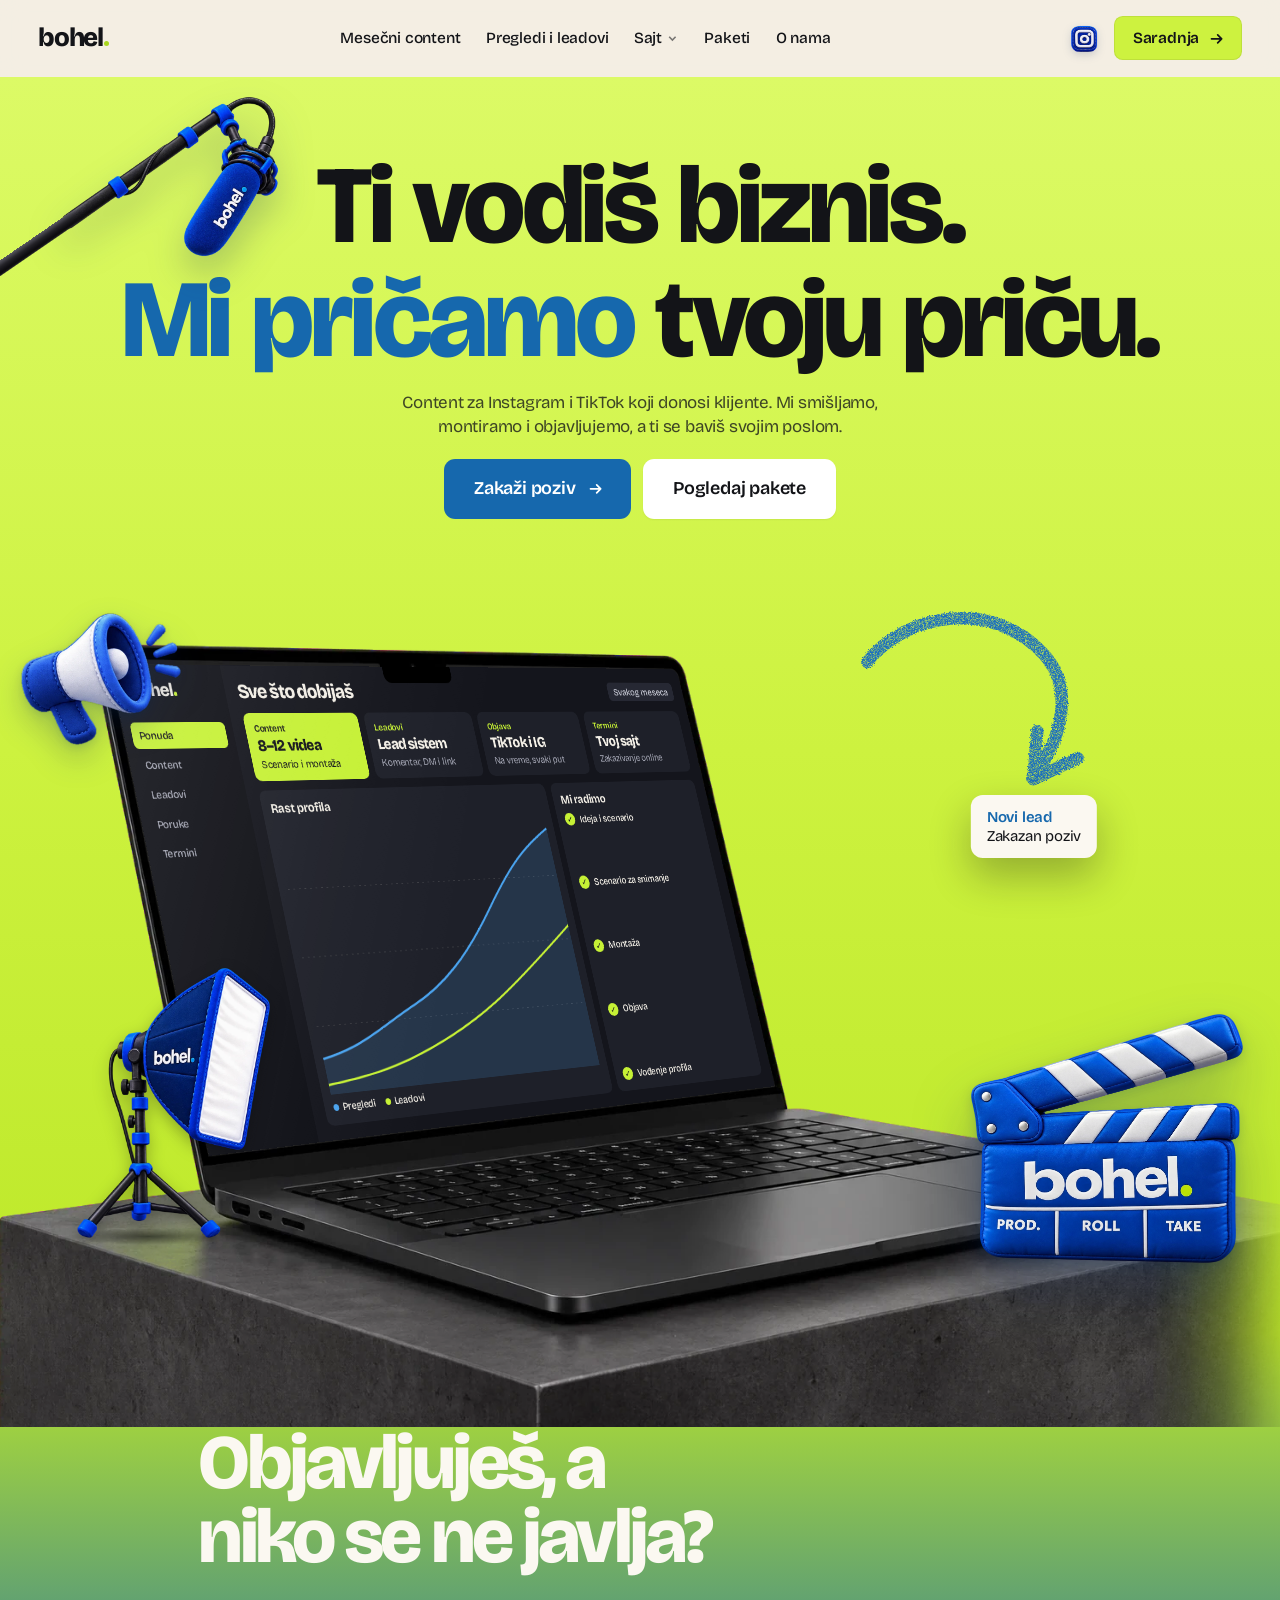
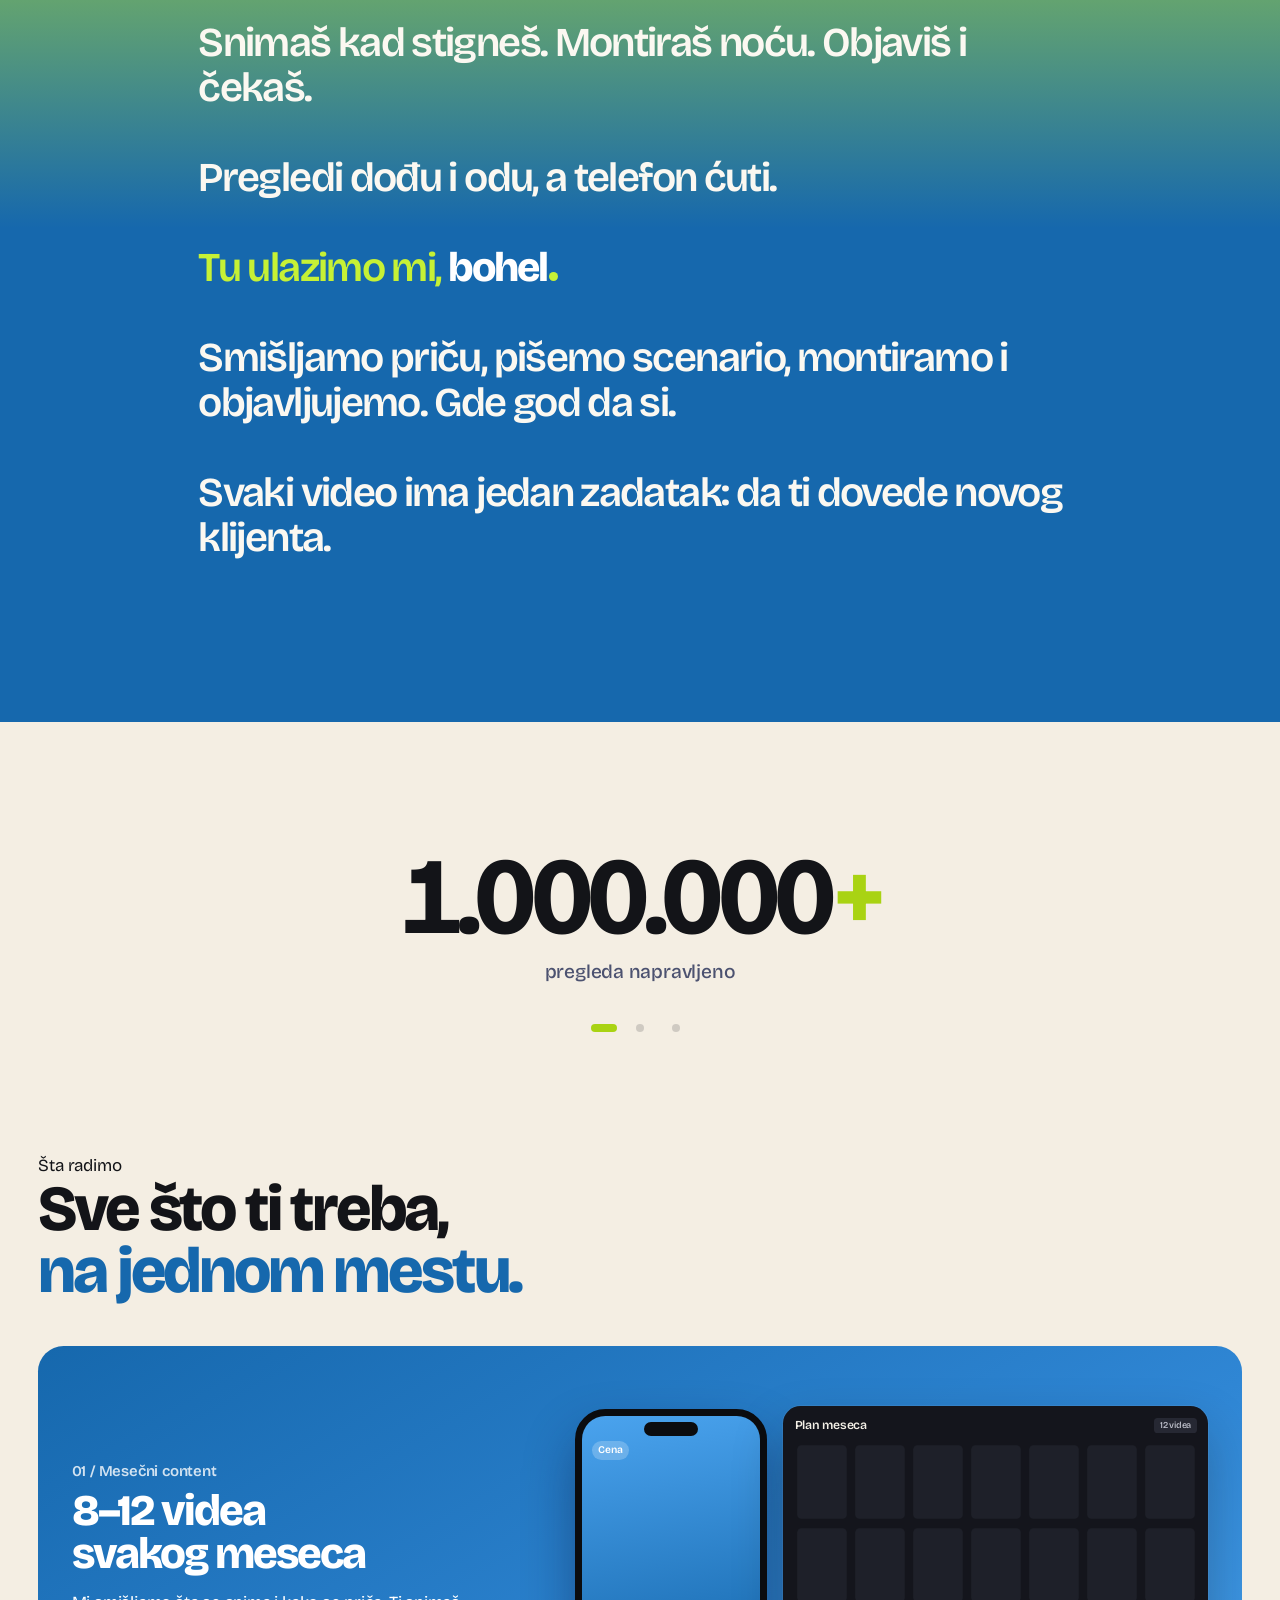
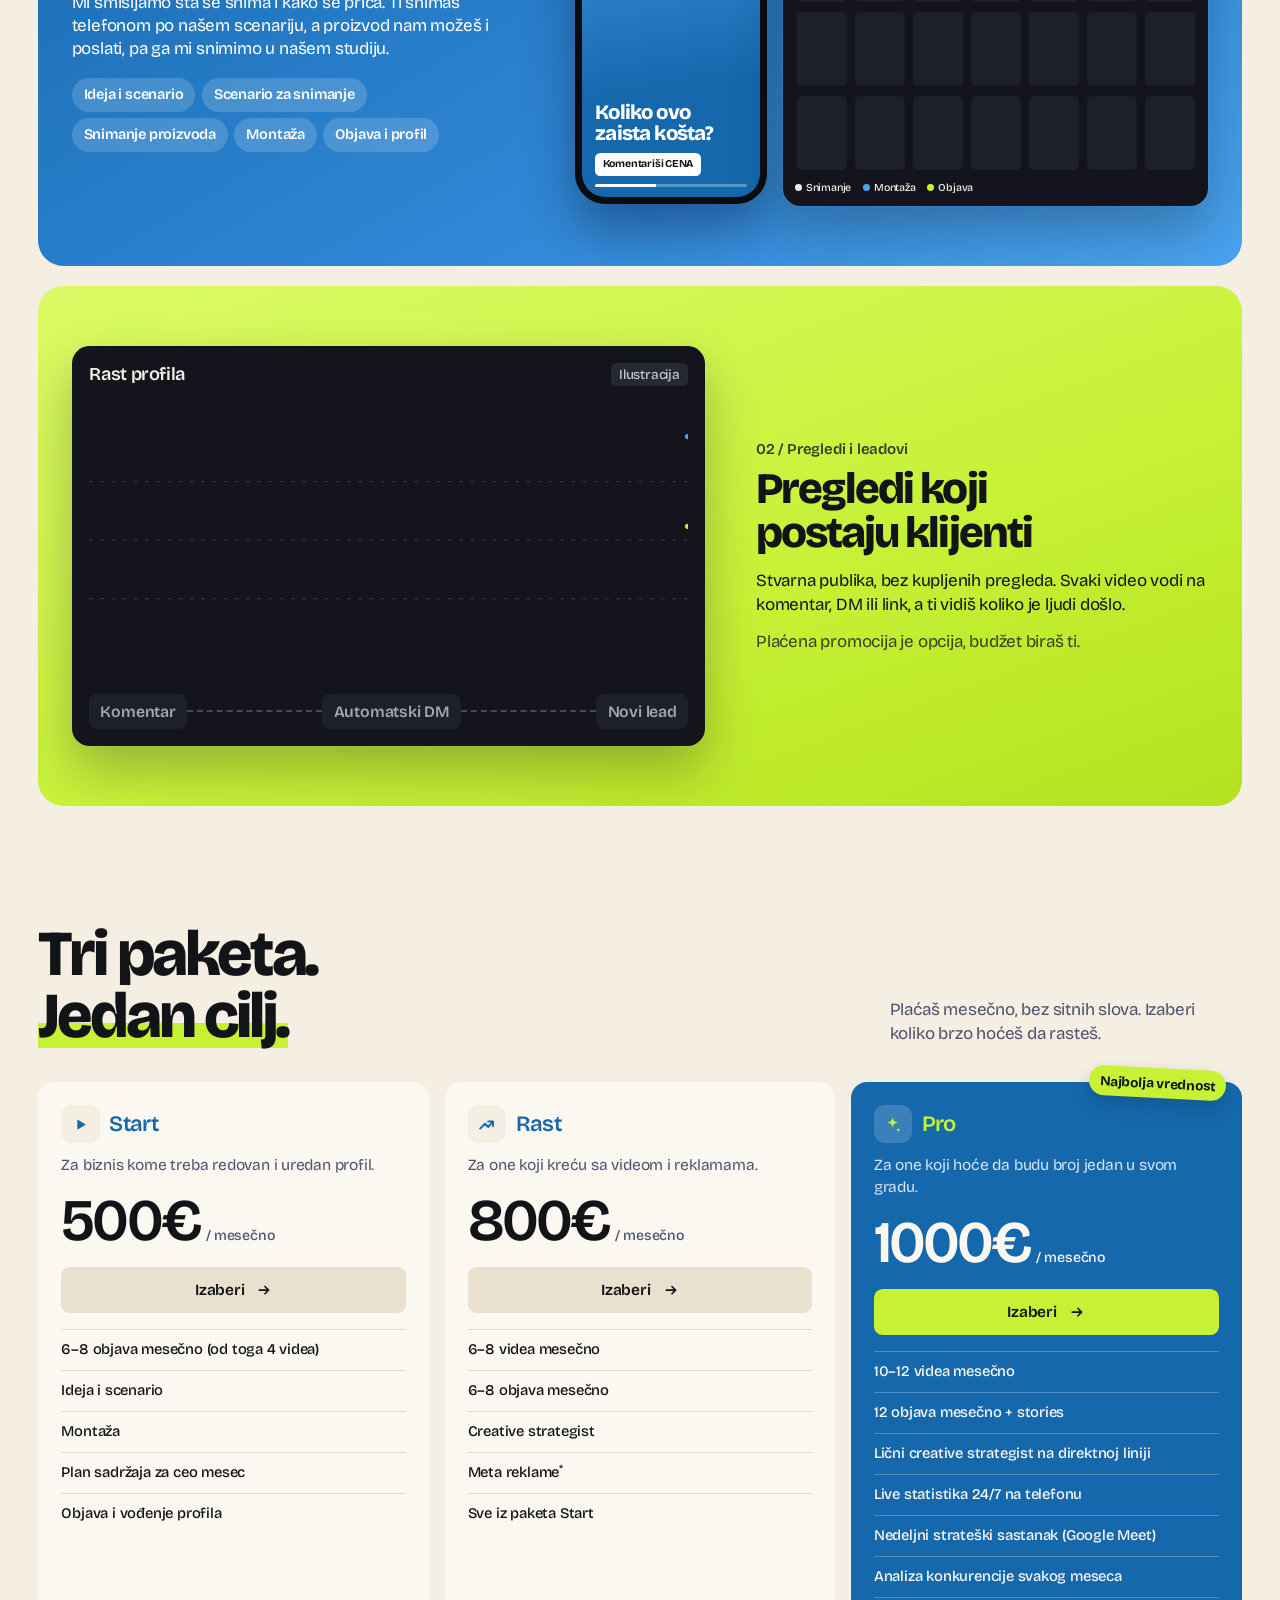
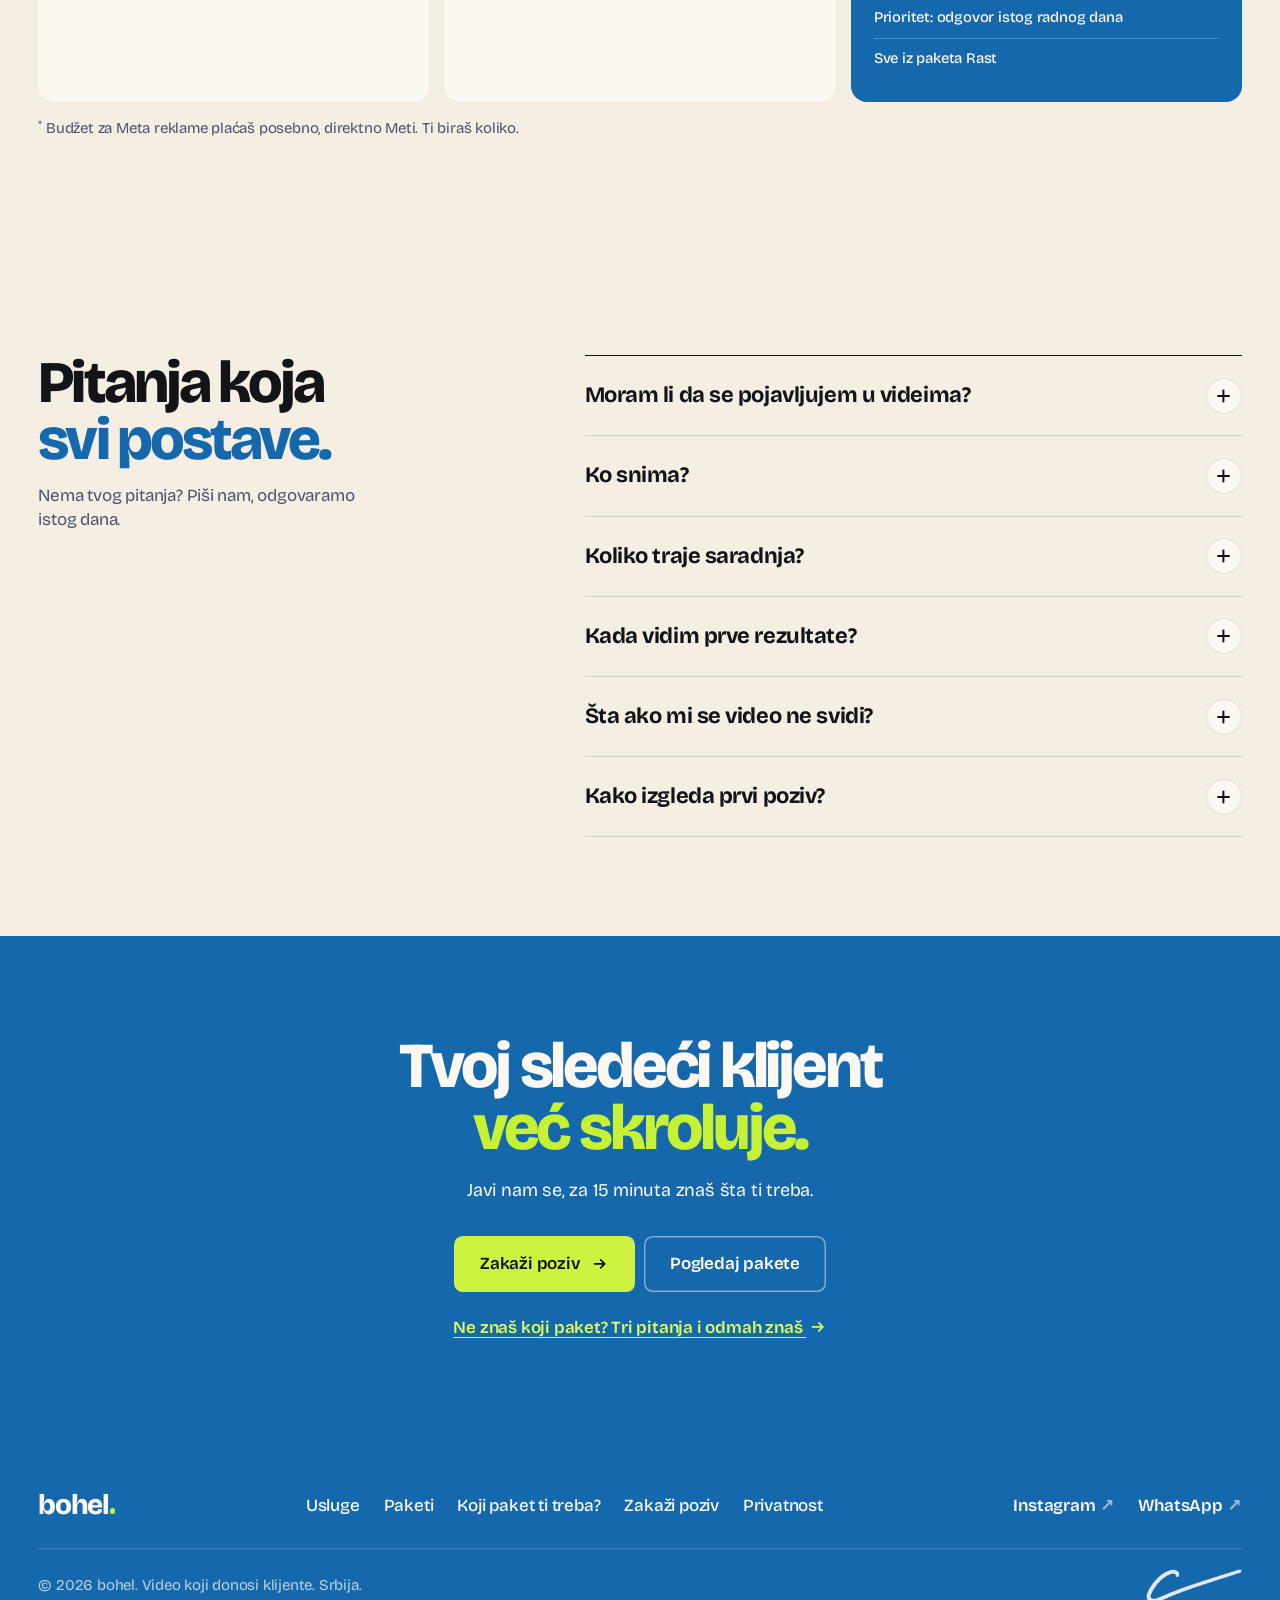
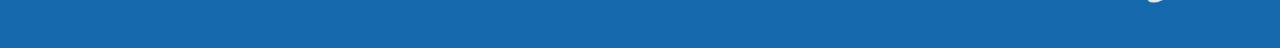
==== commit a4c2efe1: "Meti umesto Meta-i" ====
--- a/index.html
+++ b/index.html
@@ -323,7 +323,7 @@
           </ul>
         </article>
       </div>
-      <p class="packs__note"><sup>*</sup> Budžet za Meta reklame plaćaš posebno, direktno Meta-i. Ti biraš koliko.</p>
+      <p class="packs__note"><sup>*</sup> Budžet za Meta reklame plaćaš posebno, direktno Meti. Ti biraš koliko.</p>
     </section>
 
     <section class="faq" id="pitanja" aria-labelledby="h-faq">
